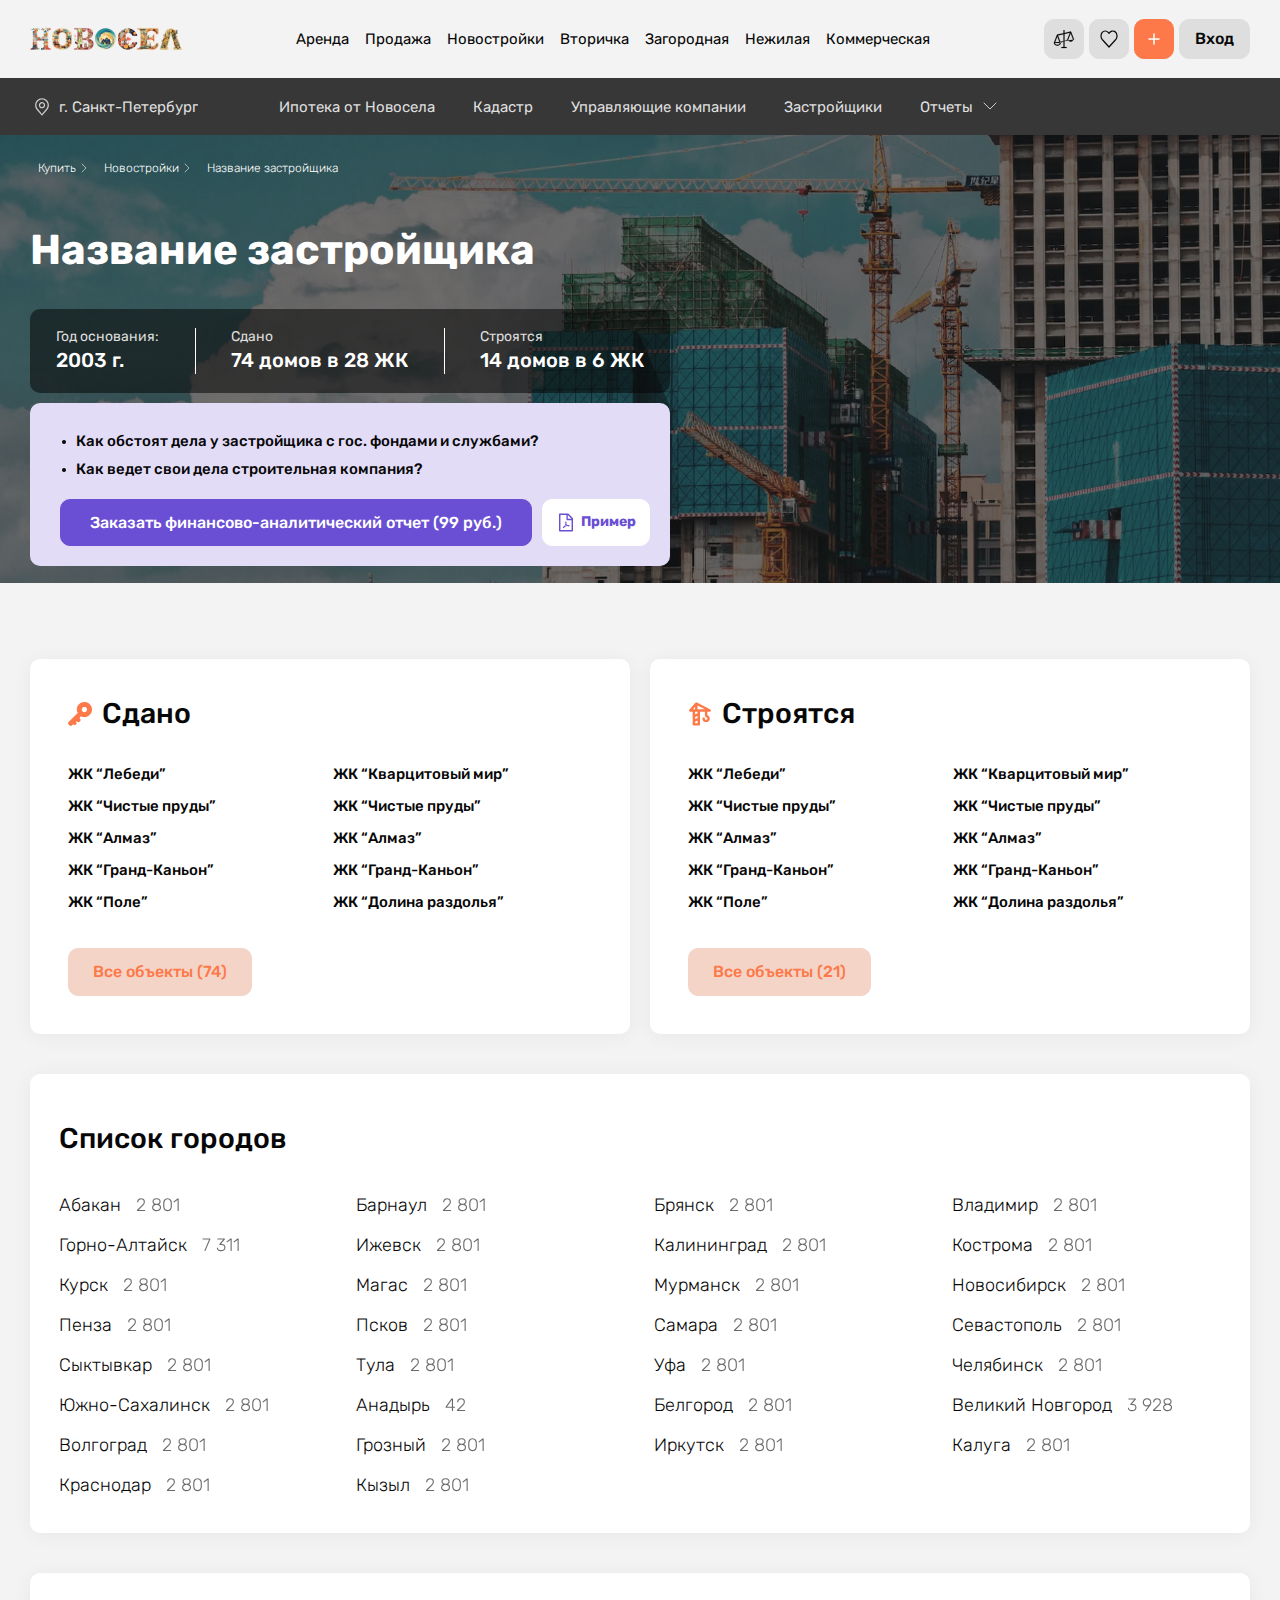
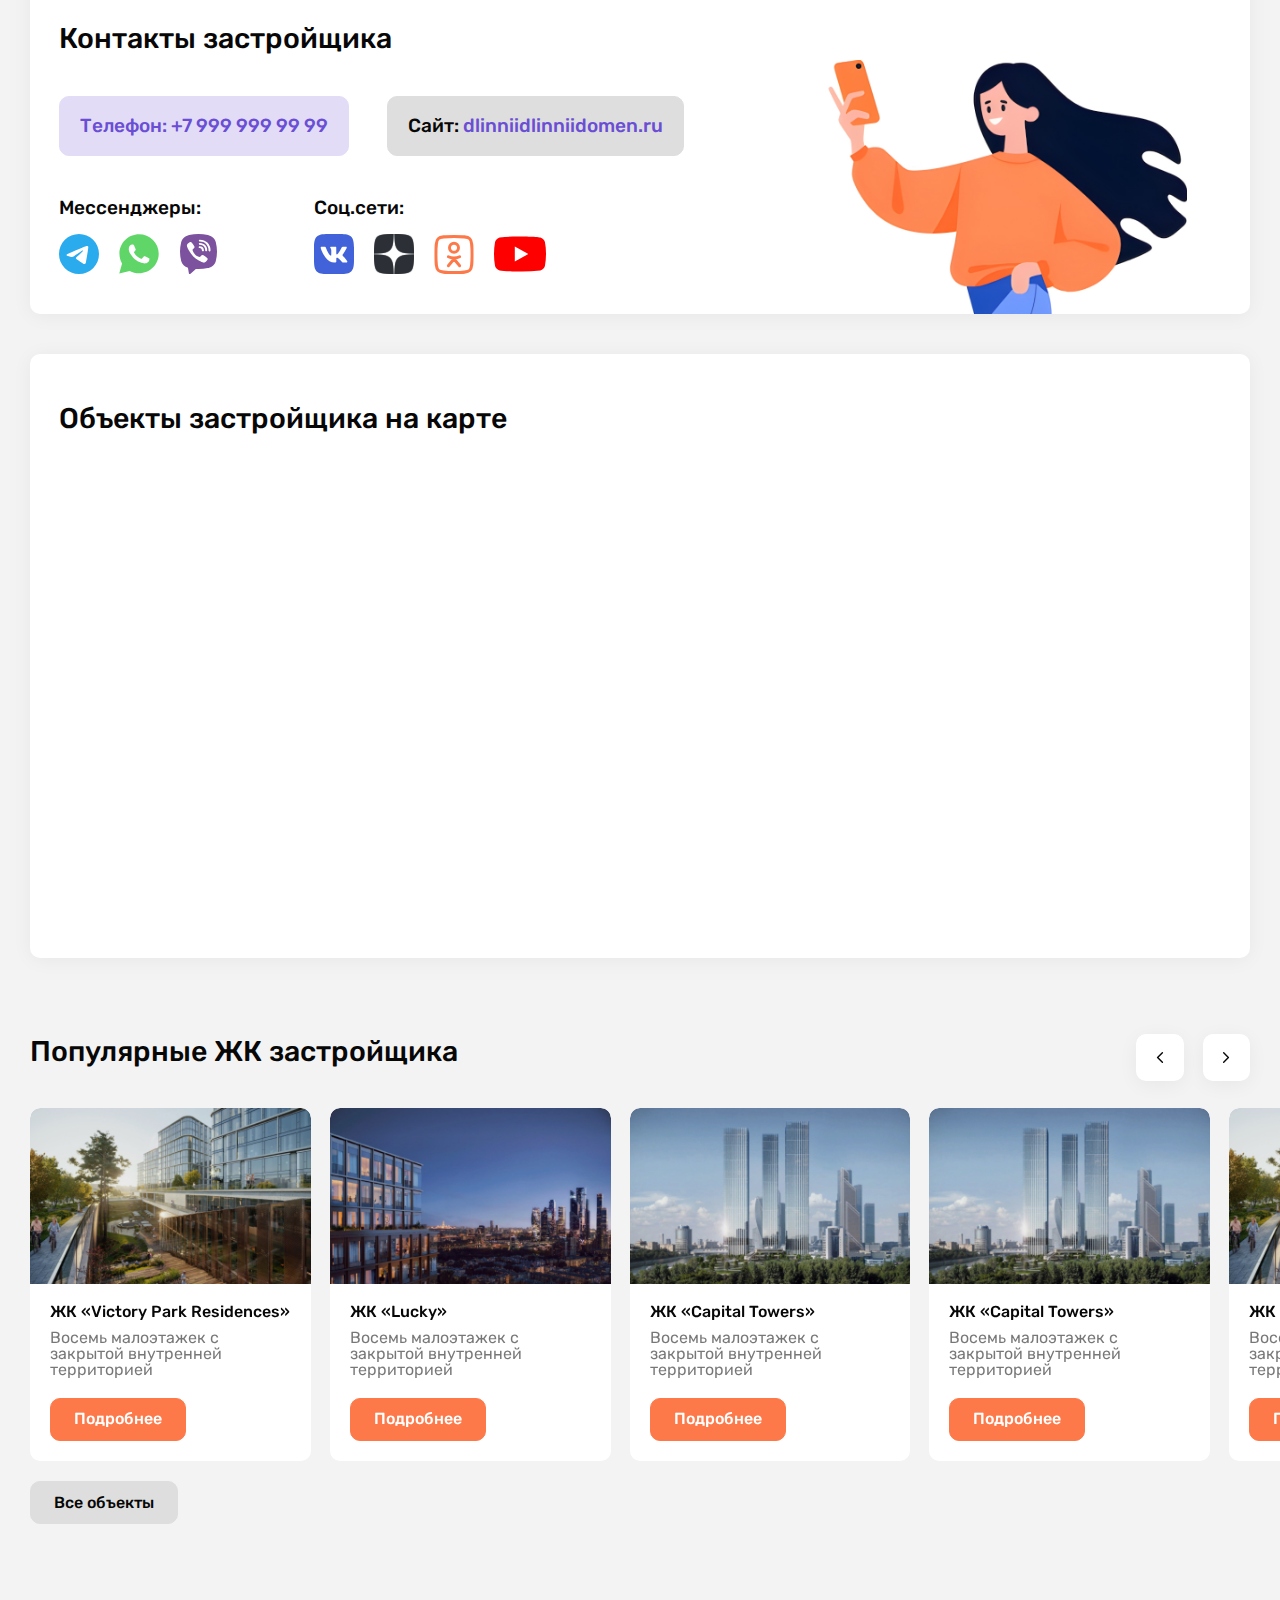
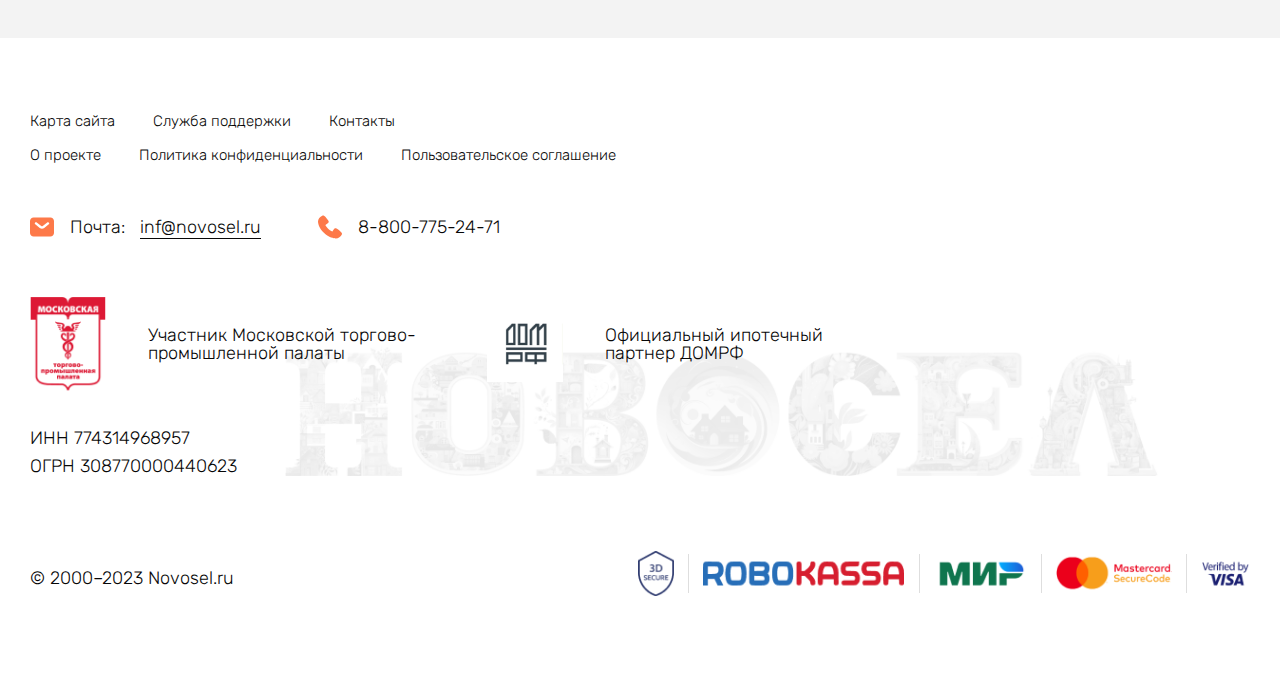
==== builders-card.html @ 4f2bf42b "first commit" ====
<!DOCTYPE html>
<html lang="ru">

<head>
    <title>Главная</title>
    <meta http-equiv="X-UA-Compatible" content="IE=edge">
    <meta charset="utf-8" />
    <meta name="keywords" content="">
    <meta name="description" content="">
    <meta name="author" content="">
    <meta name="viewport" content="width=device-width, initial-scale=1.0">
    <link rel="preconnect" href="https://fonts.googleapis.com">
    <link rel="preconnect" href="https://fonts.gstatic.com" crossorigin>
    <link href="https://fonts.googleapis.com/css2?family=Rubik:wght@300;400;500;600;700;800;900&display=swap" rel="stylesheet">
    <link rel="stylesheet" href="./css/reset.css" />
    <link rel="stylesheet" href="./css/swipebox.min.css" />
    <link rel="stylesheet" href="./css/slick.css" />
    <link rel="stylesheet" href="./css/style.min.css" />
    <link rel="stylesheet" href="./css/swiper-bundle.min.css" />
    <script src="./js/jquery.min.js" defer></script>
    <script src="./js/slick.min.js" defer></script>
    <script src="./js/swiper-bundle.min.js" defer></script>
    <script src="./js/jquery.swipebox.min.js" defer></script>
    <script src="./js/jquery.maskedinput.min.js" defer></script>
    <script src="./js/popper.min.js" defer></script>
    <script src="./js/tippy-bundle.umd.min.js" defer></script>
    <script src="./js/scripts.js" defer></script>
    <style>
        .tile-many-lines,
        .text-many-lines {
            -webkit-box-orient: vertical;
        }
    </style>
</head>

<body>
    <!-- wrap -->
    <div class="wrap">


        <!-- header -->
        <header class="header">
            <!--header-main-panel-->
            <div class="header-main-panel cnt-section">
                <div class="inner-wrap">
                    <div class="logo-wrap">
                        <a href="" class="logo">
                            <img src="./img/main/logo.png" alt="">
                        </a>
                    </div>
                    <div class="menu-wrap js-popup-wrap">
                        <a href="" class="btn-popup-toggle btn-action-ico ico-menu js-btn-popup-toggle"></a>
                        <div class="menu-content-block js-popup-block">
                            <ul class="menu">
                                <li><a href="">Аренда</a></li>
                                <li>
                                    <a href="">Продажа</a>
                                    <ul>
                                        <li><a href="">Новостройки</a></li>
                                        <li><a href="">Вторичка</a></li>
                                        <li><a href="">Загородная недвижимость</a></li>
                                        <li><a href="">Коммерческая недвижимость</a></li>
                                        <li><a href="">Нежилая недвижимость</a></li>
                                    </ul>
                                </li>
                                <li><a href="">Новостройки</a></li>
                                <li><a href="">Вторичка</a></li>
                                <li><a href="">Загородная</a></li>
                                <li><a href="">Нежилая</a></li>
                                <li><a href="">Коммерческая</a></li>
                            </ul>
                        </div>
                    </div>
                    <div class="actions-wrap">
                        <div class="action-wrap">
                            <a href="" class="btn-action-ico ico-compare btn button-second"></a>
                        </div>
                        <div class="action-wrap">
                            <a href="" class="btn-action-ico ico-fav btn button-second"></a>
                        </div>
                        <div class="action-wrap action-add">
                            <a href="" class="btn">
                                <span class="button-ico">
                                    <img src="./img/icons/plus.svg" alt="">
                                </span>
                                <span class="button-title">Добавить объявление</span>
                            </a>
                        </div>
                        <div class="action-wrap">
                            <a href="" class="btn button-second">
                                <span class="button-title">Вход </span>
                            </a>
                        </div>
                    </div>
                </div>
            </div>
            <!--/header-main-panel-->
            <!--header-nav-panel-->
            <div class="header-nav-panel cnt-section">
                <div class="inner-wrap">
                    <div class="location-wrap">
                        <a href="" class="btn-location">
                            <span class="button-ico">
                                <img src="./img/icons/location.svg" alt="">
                            </span>
                            <span class="button-title">г. Санкт-Петербург</span>
                        </a>
                    </div>
                    <div class="menu-wrap">
                        <ul class="menu">
                            <li><a href="">Ипотека от Новосела</a></li>
                            <li><a href="">Кадастр</a></li>
                            <li><a href="">Управляющие компании</a></li>
                            <li><a href="">Застройщики</a></li>
                            <li>
                                <a href="">Отчеты</a>
                                <ul>
                                    <li><a href="">Об объектах недвижимости</a></li>
                                    <li><a href="">Об управляющей компании</a></li>
                                    <li><a href="">О застройщиках</a></li>
                                </ul>
                            </li>
                        </ul>
                    </div>
                </div>
            </div>
            <!--/header-nav-panel-->
            <!--mobile-nav-->
            <div class="mobile-nav">
                <a href="" class="btn-action-ico ico-arrow ico-arrow-dark ico-arrow-prev"></a>
            </div>
            <!--/mobile-nav-->
        </header>
        <!-- /header -->

        <!--main-top-box-->
        <div class="main-top-box cnt-section">
            <img src="./img/builders.jpg" alt="" class="img-bg-cover">
            <div class="inner-wrap">
                <!--breadcrumbs-box-->
                <div class="breadcrumbs-box">
                    <ol class="menu">
                        <li><a href="">Купить</a></li>
                        <li><a href="">Новостройки</a></li>
                        <li><a href="">Название застройщика</a></li>
                    </ol>
                </div>
                <!--/breadcrumbs-box-->
                <div class="title-inner-wrap">
                    <h1 class="top-title">Название застройщика</h1>
                </div>
                <div class="box-inner-wrap">
                    <div class="items-inner-wrap">
                        <div class="items-wrap">
                            <!--item wrap-->
                            <div class="item-wrap">
                                <div class="item-title">Год основания:</div>
                                <div class="item-value">2003 г.</div>
                            </div>
                            <!--/item wrap-->
                            <!--item wrap-->
                            <div class="item-wrap">
                                <div class="item-title">Сдано</div>
                                <div class="item-value">74 домов в 28 ЖК</div>
                            </div>
                            <!--/item wrap-->
                            <!--item wrap-->
                            <div class="item-wrap">
                                <div class="item-title">Строятся</div>
                                <div class="item-value">14 домов в 6 ЖК</div>
                            </div>
                            <!--/item wrap-->
                        </div>
                    </div>
                    <div class="info-inner-wrap">
                        <ul class="list">
                            <li>Как обстоят дела у застройщика с гос. фондами и службами?</li>
                            <li>Как ведет свои дела строительная компания?</li>
                        </ul>
                        <div class="actions-wrap">
                            <div class="action-wrap">
                                <a href="" class="btn button-att button-many-lines">Заказать финансово-аналитический отчет (99 руб.)</a>
                            </div>
                            <div class="action-wrap">
                                <a href="" class="btn button-light">
                                    <span class="button-ico">
                                        <img src="./img/icons/pdf-att.svg" alt="">
                                    </span>
                                    <span class="button-title">Пример</span>
                                </a>
                            </div>
                        </div>
                    </div>
                </div>
            </div>
        </div>
        <!--/main-top-box-->

        <!-- page -->
        <div class="page-full">

            <!--tiles-totals-box-->
            <div class="tiles-totals-box mb-medium">
                <div class="items-wrap">
                    <!--item wrap-->
                    <div class="item-wrap">
                        <div class="cnt-box">
                            <div class="cnt-section-wrap">
                                <div class="cnt-title-wrap title-mobile-center">
                                    <div class="cnt-title title-large title-mobile-large">
                                        <div class="elm-ico">
                                            <img src="./img/icons/total01.svg" alt="">
                                        </div>
                                        Сдано
                                    </div>
                                </div>
                                <div class="cnt-content-wrap">
                                    <ul class="list">
                                        <li><a href="">ЖК “Лебеди”</a></li>
                                        <li><a href="">ЖК “Чистые пруды”</a></li>
                                        <li><a href="">ЖК “Алмаз”</a></li>
                                        <li><a href="">ЖК “Гранд-Каньон”</a></li>
                                        <li><a href="">ЖК “Поле”</a></li>
                                        <li><a href="">ЖК “Кварцитовый мир”</a></li>
                                        <li><a href="">ЖК “Чистые пруды”</a></li>
                                        <li><a href="">ЖК “Алмаз”</a></li>
                                        <li><a href="">ЖК “Гранд-Каньон”</a></li>
                                        <li><a href="">ЖК “Долина раздолья”</a></li>
                                        <li><a href="">ЖК “Лебеди”</a></li>
                                        <li><a href="">ЖК “Чистые пруды”</a></li>
                                        <li><a href="">ЖК “Алмаз”</a></li>
                                        <li><a href="">ЖК “Гранд-Каньон”</a></li>
                                        <li><a href="">ЖК “Поле”</a></li>
                                        <li><a href="">ЖК “Кварцитовый мир”</a></li>
                                        <li><a href="">ЖК “Чистые пруды”</a></li>
                                        <li><a href="">ЖК “Алмаз”</a></li>
                                        <li><a href="">ЖК “Гранд-Каньон”</a></li>
                                        <li><a href="">ЖК “Долина раздолья”</a></li>
                                    </ul>
                                    <div class="more-box">
                                        <a href="" class="btn button-att-light">
                                            <span class="button-title" data-show="Все объекты (74)" data-hide="Скрыть"></span>
                                        </a>
                                    </div>
                                </div>
                            </div>
                        </div>
                    </div>
                    <!--/item wrap-->
                    <!--item wrap-->
                    <div class="item-wrap">
                        <div class="cnt-box">
                            <div class="cnt-section-wrap">
                                <div class="cnt-title-wrap title-mobile-center">
                                    <div class="cnt-title title-large title-mobile-large">
                                        <div class="elm-ico">
                                            <img src="./img/icons/total02.svg" alt="">
                                        </div>
                                        Строятся
                                    </div>
                                </div>
                                <div class="cnt-content-wrap">
                                    <ul class="list">
                                        <li><a href="">ЖК “Лебеди”</a></li>
                                        <li><a href="">ЖК “Чистые пруды”</a></li>
                                        <li><a href="">ЖК “Алмаз”</a></li>
                                        <li><a href="">ЖК “Гранд-Каньон”</a></li>
                                        <li><a href="">ЖК “Поле”</a></li>
                                        <li><a href="">ЖК “Кварцитовый мир”</a></li>
                                        <li><a href="">ЖК “Чистые пруды”</a></li>
                                        <li><a href="">ЖК “Алмаз”</a></li>
                                        <li><a href="">ЖК “Гранд-Каньон”</a></li>
                                        <li><a href="">ЖК “Долина раздолья”</a></li>
                                        <li><a href="">ЖК “Лебеди”</a></li>
                                        <li><a href="">ЖК “Чистые пруды”</a></li>
                                        <li><a href="">ЖК “Алмаз”</a></li>
                                        <li><a href="">ЖК “Гранд-Каньон”</a></li>
                                        <li><a href="">ЖК “Поле”</a></li>
                                        <li><a href="">ЖК “Кварцитовый мир”</a></li>
                                        <li><a href="">ЖК “Чистые пруды”</a></li>
                                        <li><a href="">ЖК “Алмаз”</a></li>
                                        <li><a href="">ЖК “Гранд-Каньон”</a></li>
                                        <li><a href="">ЖК “Долина раздолья”</a></li>
                                    </ul>
                                    <div class="more-box">
                                        <a href="" class="btn button-att-light">
                                            <span class="button-title" data-show="Все объекты (21)" data-hide="Скрыть"></span>
                                        </a>
                                    </div>
                                </div>
                            </div>
                        </div>
                    </div>
                    <!--/item wrap-->
                </div>
            </div>
            <!--/tiles-totals-box-->

            <!--cnt-box-->
            <div class="cnt-box mb-medium">
                <div class="cnt-section-wrap">
                    <div class="cnt-title-wrap title-space title-mobile-center">
                        <div class="cnt-title title-large title-mobile-large">Список городов</div>
                    </div>
                    <div class="cnt-content-wrap">
                        <div class="tiles-links-box">
                            <ul class="list">
                                <li>
                                    <a href="" class="btn-list">
                                        <div class="button-title">Абакан</div>
                                        <div class="button-count">2 801</div>
                                    </a>
                                </li>
                                <li>
                                    <a href="" class="btn-list">
                                        <div class="button-title">Барнаул</div>
                                        <div class="button-count">2 801</div>
                                    </a>
                                </li>
                                <li>
                                    <a href="" class="btn-list">
                                        <div class="button-title">Брянск</div>
                                        <div class="button-count">2 801</div>
                                    </a>
                                </li>
                                <li>
                                    <a href="" class="btn-list">
                                        <div class="button-title">Владимир</div>
                                        <div class="button-count">2 801</div>
                                    </a>
                                </li>
                                <li>
                                    <a href="" class="btn-list">
                                        <div class="button-title">Горно-Алтайск</div>
                                        <div class="button-count">7 311</div>
                                    </a>
                                </li>
                                <li>
                                    <a href="" class="btn-list">
                                        <div class="button-title">Ижевск</div>
                                        <div class="button-count">2 801</div>
                                    </a>
                                </li>
                                <li>
                                    <a href="" class="btn-list">
                                        <div class="button-title">Калининград</div>
                                        <div class="button-count">2 801</div>
                                    </a>
                                </li>
                                <li>
                                    <a href="" class="btn-list">
                                        <div class="button-title">Кострома</div>
                                        <div class="button-count">2 801</div>
                                    </a>
                                </li>
                                <li>
                                    <a href="" class="btn-list">
                                        <div class="button-title">Курск</div>
                                        <div class="button-count">2 801</div>
                                    </a>
                                </li>
                                <li>
                                    <a href="" class="btn-list">
                                        <div class="button-title">Магас</div>
                                        <div class="button-count">2 801</div>
                                    </a>
                                </li>
                                <li>
                                    <a href="" class="btn-list">
                                        <div class="button-title">Мурманск</div>
                                        <div class="button-count">2 801</div>
                                    </a>
                                </li>
                                <li>
                                    <a href="" class="btn-list">
                                        <div class="button-title">Новосибирск</div>
                                        <div class="button-count">2 801</div>
                                    </a>
                                </li>
                                <li>
                                    <a href="" class="btn-list">
                                        <div class="button-title">Пенза</div>
                                        <div class="button-count">2 801</div>
                                    </a>
                                </li>
                                <li>
                                    <a href="" class="btn-list">
                                        <div class="button-title">Псков</div>
                                        <div class="button-count">2 801</div>
                                    </a>
                                </li>
                                <li>
                                    <a href="" class="btn-list">
                                        <div class="button-title">Самара</div>
                                        <div class="button-count">2 801</div>
                                    </a>
                                </li>
                                <li>
                                    <a href="" class="btn-list">
                                        <div class="button-title">Севастополь</div>
                                        <div class="button-count">2 801</div>
                                    </a>
                                </li>
                                <li>
                                    <a href="" class="btn-list">
                                        <div class="button-title">Сыктывкар</div>
                                        <div class="button-count">2 801</div>
                                    </a>
                                </li>
                                <li>
                                    <a href="" class="btn-list">
                                        <div class="button-title">Тула</div>
                                        <div class="button-count">2 801</div>
                                    </a>
                                </li>
                                <li>
                                    <a href="" class="btn-list">
                                        <div class="button-title">Уфа</div>
                                        <div class="button-count">2 801</div>
                                    </a>
                                </li>
                                <li>
                                    <a href="" class="btn-list">
                                        <div class="button-title">Челябинск</div>
                                        <div class="button-count">2 801</div>
                                    </a>
                                </li>
                                <li>
                                    <a href="" class="btn-list">
                                        <div class="button-title">Южно-Сахалинск</div>
                                        <div class="button-count">2 801</div>
                                    </a>
                                </li>
                                <li>
                                    <a href="" class="btn-list">
                                        <div class="button-title">Анадырь</div>
                                        <div class="button-count">42</div>
                                    </a>
                                </li>
                                <li>
                                    <a href="" class="btn-list">
                                        <div class="button-title">Белгород</div>
                                        <div class="button-count">2 801</div>
                                    </a>
                                </li>
                                <li>
                                    <a href="" class="btn-list">
                                        <div class="button-title">Великий Новгород</div>
                                        <div class="button-count">3 928</div>
                                    </a>
                                </li>
                                <li>
                                    <a href="" class="btn-list">
                                        <div class="button-title">Волгоград</div>
                                        <div class="button-count">2 801</div>
                                    </a>
                                </li>
                                <li>
                                    <a href="" class="btn-list">
                                        <div class="button-title">Грозный</div>
                                        <div class="button-count">2 801</div>
                                    </a>
                                </li>
                                <li>
                                    <a href="" class="btn-list">
                                        <div class="button-title">Иркутск</div>
                                        <div class="button-count">2 801</div>
                                    </a>
                                </li>
                                <li>
                                    <a href="" class="btn-list">
                                        <div class="button-title">Калуга</div>
                                        <div class="button-count">2 801</div>
                                    </a>
                                </li>
                                <li>
                                    <a href="" class="btn-list">
                                        <div class="button-title">Краснодар</div>
                                        <div class="button-count">2 801</div>
                                    </a>
                                </li>
                                <li>
                                    <a href="" class="btn-list">
                                        <div class="button-title">Кызыл</div>
                                        <div class="button-count">2 801</div>
                                    </a>
                                </li>
                            </ul>
                            <div class="more-box">
                                <a href="" class="btn button-att-light">Все города</a>
                            </div>
                        </div>
                    </div>
                </div>
            </div>
            <!--/cnt-box-->

            <!--cnt-box-->
            <div class="cnt-box contacts-box mb-medium">
                <div class="cnt-section-wrap">
                    <div class="cnt-title-wrap title-space title-mobile-center">
                        <div class="cnt-title title-large title-mobile-large">Контакты застройщика</div>
                    </div>
                    <div class="cnt-content-wrap">
                        <div class="contacts-inner-wrap">
                            <div class="contact-wrap">
                                <a href="tel:89999999999" class="btn button-main button-att button-att-light">
                                    <div class="button-title">Телефон: <span class="title-att">+7 999 999 99 99</span></div>
                                </a>
                            </div>
                            <div class="contact-wrap">
                                <a href="http://www.dlinniidlinniidomen.ru" class="btn button-main button-second">
                                    <div class="button-title">Cайт: <span class="title-att">dlinniidlinniidomen.ru</span></div>
                                </a>
                            </div>
                        </div>
                        <div class="soc-inner-wrap">
                            <div class="soc-wrap">
                                <div class="cnt-title">Мессенджеры:</div>
                                <div class="soc-buttons-wrap">
                                    <a href="" class="btn-action-ico button-soc">
                                        <img src="./img/icons/soc01.svg" alt="">
                                    </a>
                                    <a href="" class="btn-action-ico button-soc">
                                        <img src="./img/icons/soc02.svg" alt="">
                                    </a>
                                    <a href="" class="btn-action-ico button-soc">
                                        <img src="./img/icons/soc03.svg" alt="">
                                    </a>
                                </div>
                            </div>
                            <div class="soc-wrap">
                                <div class="cnt-title">Соц.сети:</div>
                                <div class="soc-buttons-wrap">
                                    <a href="" class="btn-action-ico button-soc">
                                        <img src="./img/icons/soc04.svg" alt="">
                                    </a>
                                    <a href="" class="btn-action-ico button-soc">
                                        <img src="./img/icons/soc05.svg" alt="">
                                    </a>
                                    <a href="" class="btn-action-ico button-soc">
                                        <img src="./img/icons/soc06.svg" alt="">
                                    </a>
                                    <a href="" class="btn-action-ico button-soc button-soc-yt">
                                        <img src="./img/icons/soc07.svg" alt="">
                                    </a>
                                </div>
                            </div>
                        </div>
                    </div>
                </div>
                <div class="cnt-photo">
                    <div class="elm-photo">
                        <img src="./img/form03.jpg" alt="">
                    </div>
                </div>
            </div>
            <!--/cnt-box-->

            <!--cnt-box-->
            <div class="cnt-box mb-main">
                <div class="cnt-section-wrap">
                    <div class="cnt-title-wrap title-space title-mobile-center">
                        <div class="cnt-title title-mobile-large title-large">Объекты застройщика на&nbsp;карте</div>
                    </div>
                    <div class="cnt-content-wrap">
                        <div class="cnt-map-wrap map-main">
                            <script type="text/javascript" charset="utf-8" src="https://api-maps.yandex.ru/services/constructor/1.0/js/?sid=-eov8YMYfEHTrqs_Q1kKzkBJYs6HKSuT&width=100%25&height=100%25&lang=ru_RU&sourceType=constructor"></script>
                        </div>
                    </div>
                </div>
            </div>
            <!--/cnt-box-->

            <!--tiles-slider-box-->
            <div class="tiles-slider-box all-slider">
                <div class="title-box">
                    <h2 class="page-subtitle">Популярные ЖК застройщика</h2>
                </div>
                <div class="slider-outer-wrap">
                    <div class="slider-wrap swiper">
                        <div class="slider swiper-wrapper">
                            <!--sl-wrap-->
                            <div class="sl-wrap swiper-slide">
                                <div class="sl-inner-wrap">
                                    <a href="" class="item-tile-offer">
                                        <span class="tile-photo-wrap">
                                            <span class="tile-photo photo-cover">
                                                <img src="./img/offer01.jpg" alt="">
                                            </span>
                                        </span>
                                        <span class="tile-info-wrap">
                                            <span class="tile-title">ЖК «Victory Park Residences»</span>
                                            <span class="tile-text">Восемь малоэтажек с закрытой внутренней территорией</span>
                                        </span>
                                        <span class="tile-action-wrap">
                                            <span class="btn button-small">Подробнее</span>
                                        </span>
                                    </a>
                                </div>
                            </div>
                            <!--/sl wrap-->
                            <!--sl wrap-->
                            <div class="sl-wrap swiper-slide">
                                <div class="sl-inner-wrap">
                                    <a href="" class="item-tile-offer">
                                        <span class="tile-photo-wrap">
                                            <span class="tile-photo photo-cover">
                                                <img src="./img/offer02.jpg" alt="">
                                            </span>
                                        </span>
                                        <span class="tile-info-wrap">
                                            <span class="tile-title">ЖК «Lucky»</span>
                                            <span class="tile-text">Восемь малоэтажек с закрытой внутренней территорией</span>
                                        </span>
                                        <span class="tile-action-wrap">
                                            <span class="btn button-small">Подробнее</span>
                                        </span>
                                    </a>
                                </div>
                            </div>
                            <!--/sl-wrap-->
                            <!--sl-wrap-->
                            <div class="sl-wrap swiper-slide">
                                <div class="sl-inner-wrap">
                                    <a href="" class="item-tile-offer">
                                        <span class="tile-photo-wrap">
                                            <span class="tile-photo photo-cover">
                                                <img src="./img/offer03.jpg" alt="">
                                            </span>
                                        </span>
                                        <span class="tile-info-wrap">
                                            <span class="tile-title">ЖК «Capital Towers»</span>
                                            <span class="tile-text">Восемь малоэтажек с закрытой внутренней территорией</span>
                                        </span>
                                        <span class="tile-action-wrap">
                                            <span class="btn button-small">Подробнее</span>
                                        </span>
                                    </a>
                                </div>
                            </div>
                            <!--/sl wrap-->
                            <!--sl wrap-->
                            <div class="sl-wrap swiper-slide">
                                <div class="sl-inner-wrap">
                                    <a href="" class="item-tile-offer">
                                        <span class="tile-photo-wrap">
                                            <span class="tile-photo photo-cover">
                                                <img src="./img/offer03.jpg" alt="">
                                            </span>
                                        </span>
                                        <span class="tile-info-wrap">
                                            <span class="tile-title">ЖК «Capital Towers»</span>
                                            <span class="tile-text">Восемь малоэтажек с закрытой внутренней территорией</span>
                                        </span>
                                        <span class="tile-action-wrap">
                                            <span class="btn button-small">Подробнее</span>
                                        </span>
                                    </a>
                                </div>
                            </div>
                            <!--/sl-wrap-->
                            <!--sl-wrap-->
                            <div class="sl-wrap swiper-slide">
                                <div class="sl-inner-wrap">
                                    <a href="" class="item-tile-offer">
                                        <span class="tile-photo-wrap">
                                            <span class="tile-photo photo-cover">
                                                <img src="./img/offer01.jpg" alt="">
                                            </span>
                                        </span>
                                        <span class="tile-info-wrap">
                                            <span class="tile-title">ЖК «Victory Park Residences»</span>
                                            <span class="tile-text">Восемь малоэтажек с закрытой внутренней территорией</span>
                                        </span>
                                        <span class="tile-action-wrap">
                                            <span class="btn button-small">Подробнее</span>
                                        </span>
                                    </a>
                                </div>
                            </div>
                            <!--/sl wrap-->
                            <!--sl wrap-->
                            <div class="sl-wrap swiper-slide">
                                <div class="sl-inner-wrap">
                                    <a href="" class="item-tile-offer">
                                        <span class="tile-photo-wrap">
                                            <span class="tile-photo photo-cover">
                                                <img src="./img/offer02.jpg" alt="">
                                            </span>
                                        </span>
                                        <span class="tile-info-wrap">
                                            <span class="tile-title">ЖК «Lucky»</span>
                                            <span class="tile-text">Восемь малоэтажек с закрытой внутренней территорией</span>
                                        </span>
                                        <span class="tile-action-wrap">
                                            <span class="btn button-small">Подробнее</span>
                                        </span>
                                    </a>
                                </div>
                            </div>
                            <!--/sl-wrap-->
                            <!--sl-wrap-->
                            <div class="sl-wrap swiper-slide">
                                <div class="sl-inner-wrap">
                                    <a href="" class="item-tile-offer">
                                        <span class="tile-photo-wrap">
                                            <span class="tile-photo photo-cover">
                                                <img src="./img/offer03.jpg" alt="">
                                            </span>
                                        </span>
                                        <span class="tile-info-wrap">
                                            <span class="tile-title">ЖК «Capital Towers»</span>
                                            <span class="tile-text">Восемь малоэтажек с закрытой внутренней территорией</span>
                                        </span>
                                        <span class="tile-action-wrap">
                                            <span class="btn button-small">Подробнее</span>
                                        </span>
                                    </a>
                                </div>
                            </div>
                            <!--/sl wrap-->
                            <!--sl wrap-->
                            <div class="sl-wrap swiper-slide">
                                <div class="sl-inner-wrap">
                                    <a href="" class="item-tile-offer">
                                        <span class="tile-photo-wrap">
                                            <span class="tile-photo photo-cover">
                                                <img src="./img/offer03.jpg" alt="">
                                            </span>
                                        </span>
                                        <span class="tile-info-wrap">
                                            <span class="tile-title">ЖК «Capital Towers»</span>
                                            <span class="tile-text">Восемь малоэтажек с закрытой внутренней территорией</span>
                                        </span>
                                        <span class="tile-action-wrap">
                                            <span class="btn button-small">Подробнее</span>
                                        </span>
                                    </a>
                                </div>
                            </div>
                            <!--/sl-wrap-->
                            <!--sl-wrap-->
                            <div class="sl-wrap swiper-slide">
                                <div class="sl-inner-wrap">
                                    <a href="" class="item-tile-offer">
                                        <span class="tile-photo-wrap">
                                            <span class="tile-photo photo-cover">
                                                <img src="./img/offer01.jpg" alt="">
                                            </span>
                                        </span>
                                        <span class="tile-info-wrap">
                                            <span class="tile-title">ЖК «Victory Park Residences»</span>
                                            <span class="tile-text">Восемь малоэтажек с закрытой внутренней территорией</span>
                                        </span>
                                        <span class="tile-action-wrap">
                                            <span class="btn button-small">Подробнее</span>
                                        </span>
                                    </a>
                                </div>
                            </div>
                            <!--/sl wrap-->
                            <!--sl wrap-->
                            <div class="sl-wrap swiper-slide">
                                <div class="sl-inner-wrap">
                                    <a href="" class="item-tile-offer">
                                        <span class="tile-photo-wrap">
                                            <span class="tile-photo photo-cover">
                                                <img src="./img/offer02.jpg" alt="">
                                            </span>
                                        </span>
                                        <span class="tile-info-wrap">
                                            <span class="tile-title">ЖК «Lucky»</span>
                                            <span class="tile-text">Восемь малоэтажек с закрытой внутренней территорией</span>
                                        </span>
                                        <span class="tile-action-wrap">
                                            <span class="btn button-small">Подробнее</span>
                                        </span>
                                    </a>
                                </div>
                            </div>
                            <!--/sl-wrap-->
                            <!--sl-wrap-->
                            <div class="sl-wrap swiper-slide">
                                <div class="sl-inner-wrap">
                                    <a href="" class="item-tile-offer">
                                        <span class="tile-photo-wrap">
                                            <span class="tile-photo photo-cover">
                                                <img src="./img/offer03.jpg" alt="">
                                            </span>
                                        </span>
                                        <span class="tile-info-wrap">
                                            <span class="tile-title">ЖК «Capital Towers»</span>
                                            <span class="tile-text">Восемь малоэтажек с закрытой внутренней территорией</span>
                                        </span>
                                        <span class="tile-action-wrap">
                                            <span class="btn button-small">Подробнее</span>
                                        </span>
                                    </a>
                                </div>
                            </div>
                            <!--/sl wrap-->
                            <!--sl wrap-->
                            <div class="sl-wrap swiper-slide">
                                <div class="sl-inner-wrap">
                                    <a href="" class="item-tile-offer">
                                        <span class="tile-photo-wrap">
                                            <span class="tile-photo photo-cover">
                                                <img src="./img/offer03.jpg" alt="">
                                            </span>
                                        </span>
                                        <span class="tile-info-wrap">
                                            <span class="tile-title">ЖК «Capital Towers»</span>
                                            <span class="tile-text">Восемь малоэтажек с закрытой внутренней территорией</span>
                                        </span>
                                        <span class="tile-action-wrap">
                                            <span class="btn button-small">Подробнее</span>
                                        </span>
                                    </a>
                                </div>
                            </div>
                            <!--/sl-wrap-->
                            <!--sl-wrap-->
                            <div class="sl-wrap swiper-slide">
                                <div class="sl-inner-wrap">
                                    <a href="" class="item-tile-offer">
                                        <span class="tile-photo-wrap">
                                            <span class="tile-photo photo-cover">
                                                <img src="./img/offer01.jpg" alt="">
                                            </span>
                                        </span>
                                        <span class="tile-info-wrap">
                                            <span class="tile-title">ЖК «Victory Park Residences»</span>
                                            <span class="tile-text">Восемь малоэтажек с закрытой внутренней территорией</span>
                                        </span>
                                        <span class="tile-action-wrap">
                                            <span class="btn button-small">Подробнее</span>
                                        </span>
                                    </a>
                                </div>
                            </div>
                            <!--/sl wrap-->
                            <!--sl wrap-->
                            <div class="sl-wrap swiper-slide">
                                <div class="sl-inner-wrap">
                                    <a href="" class="item-tile-offer">
                                        <span class="tile-photo-wrap">
                                            <span class="tile-photo photo-cover">
                                                <img src="./img/offer02.jpg" alt="">
                                            </span>
                                        </span>
                                        <span class="tile-info-wrap">
                                            <span class="tile-title">ЖК «Lucky»</span>
                                            <span class="tile-text">Восемь малоэтажек с закрытой внутренней территорией</span>
                                        </span>
                                        <span class="tile-action-wrap">
                                            <span class="btn button-small">Подробнее</span>
                                        </span>
                                    </a>
                                </div>
                            </div>
                            <!--/sl-wrap-->
                            <!--sl-wrap-->
                            <div class="sl-wrap swiper-slide">
                                <div class="sl-inner-wrap">
                                    <a href="" class="item-tile-offer">
                                        <span class="tile-photo-wrap">
                                            <span class="tile-photo photo-cover">
                                                <img src="./img/offer03.jpg" alt="">
                                            </span>
                                        </span>
                                        <span class="tile-info-wrap">
                                            <span class="tile-title">ЖК «Capital Towers»</span>
                                            <span class="tile-text">Восемь малоэтажек с закрытой внутренней территорией</span>
                                        </span>
                                        <span class="tile-action-wrap">
                                            <span class="btn button-small">Подробнее</span>
                                        </span>
                                    </a>
                                </div>
                            </div>
                            <!--/sl wrap-->
                            <!--sl wrap-->
                            <div class="sl-wrap swiper-slide">
                                <div class="sl-inner-wrap">
                                    <a href="" class="item-tile-offer">
                                        <span class="tile-photo-wrap">
                                            <span class="tile-photo photo-cover">
                                                <img src="./img/offer03.jpg" alt="">
                                            </span>
                                        </span>
                                        <span class="tile-info-wrap">
                                            <span class="tile-title">ЖК «Capital Towers»</span>
                                            <span class="tile-text">Восемь малоэтажек с закрытой внутренней территорией</span>
                                        </span>
                                        <span class="tile-action-wrap">
                                            <span class="btn button-small">Подробнее</span>
                                        </span>
                                    </a>
                                </div>
                            </div>
                            <!--/sl-wrap-->
                        </div>
                        <a href="" class="btn-action-ico ico-arrow ico-arrow-next"></a>
                        <a href="" class="btn-action-ico ico-arrow ico-arrow-prev"></a>
                        <div class="slick-dots"></div>
                    </div>
                </div>
                <div class="actions-inner-wrap">
                    <a href="" class="btn button-second button-small">Все объекты</a>
                </div>
            </div>
            <!--/tiles-slider-box-->

        </div>
        <!-- /page -->


        <!-- footer -->
        <footer class="footer">
            <div class="inner-wrap">
                <div class="menu-wrap">
                    <ul class="menu">
                        <li><a href="">Карта сайта</a></li>
                        <li><a href="">Служба поддержки</a></li>
                        <li><a href="">Контакты</a></li>
                    </ul>
                    <ul class="menu">
                        <li><a href="">О проекте</a></li>
                        <li><a href="">Политика конфиденциальности</a></li>
                        <li><a href="">Пользовательское соглашение</a></li>
                    </ul>
                </div>
                <div class="contacts-wrap">
                    <div class="cnt-wrap cnt-email">
                        <div class="cnt-title">Почта:</div>
                        <a href="mailto:inf@novosel.ru" class="link-email link-main">inf@novosel.ru</a>
                    </div>
                    <div class="cnt-wrap cnt-phone">
                        <a href="tel:88007752471" class="link-phone">8-800-775-24-71</a>
                    </div>
                </div>
                <div class="logos-wrap">
                    <div class="logo-wrap">
                        <div class="logo">
                            <img src="./img/main/logo-second.png" alt="">
                        </div>
                        <div class="logo-title">Участник Московской торгово-промышленной палаты</div>
                    </div>
                    <div class="logo-wrap">
                        <div class="logo">
                            <img src="./img/main/logo-third.png" alt="">
                        </div>
                        <div class="logo-title">Официальный ипотечный партнер ДОМРФ</div>
                    </div>
                </div>
                <div class="info-wrap">
                    <p>ИНН 774314968957</p>
                    <p>ОГРН 308770000440623</p>
                </div>
                <div class="footer-bottom-wrap">
                    <div class="bottom-info-wrap">
                        <p>© 2000–2023 Novosel.ru</p>
                    </div>
                    <div class="pays-wrap">
                        <ul class="list">
                            <li><img src="./img/icons/pay01.png" alt=""></li>
                            <li><img src="./img/icons/pay02.png" alt=""></li>
                            <li><img src="./img/icons/pay03.png" alt=""></li>
                            <li><img src="./img/icons/pay04.png" alt=""></li>
                            <li><img src="./img/icons/pay05.png" alt=""></li>
                        </ul>
                    </div>
                </div>
            </div>
        </footer>
        <!-- /footer -->

        <!--footer-mobile-panel-->
        <div class="footer-mobile-panel">
            <div class="actions-inner-wrap">
                <div class="action-wrap">
                    <a href="" class="btn-footer">
                        <span class="button-ico">
                            <img src="./img/icons/m01.svg" alt="">
                        </span>
                        <span class="button-title">Поиск</span>
                    </a>
                </div>
                <div class="action-wrap">
                    <a href="" class="btn-footer">
                        <span class="button-ico">
                            <img src="./img/icons/m02.svg" alt="">
                        </span>
                        <span class="button-title">Сравнить</span>
                    </a>
                </div>
                <div class="action-wrap">
                    <a href="" class="btn-footer button-att">
                        <span class="button-ico">
                            <img src="./img/icons/plus.svg" alt="">
                        </span>
                        <span class="button-title">Добавить</span>
                    </a>
                </div>
                <div class="action-wrap">
                    <a href="" class="btn-footer">
                        <span class="button-ico">
                            <img src="./img/icons/m03.svg" alt="">
                        </span>
                        <span class="button-title">Избранное</span>
                    </a>
                </div>
                <div class="action-wrap">
                    <a href="" class="btn-footer">
                        <span class="button-ico">
                            <img src="./img/icons/m04.svg" alt="">
                        </span>
                        <span class="button-title">Профиль</span>
                    </a>
                </div>
            </div>
        </div><!--/footer-mobile-panel-->



        <!--popup-outer-box-->
        <div class="popup-outer-box" id="popup-login">
            <div class="popup-box">
                <a href="" class="btn-action-ico ico-close js-popup-close"></a>
                <div class="popup-title-wrap">
                    <div class="popup-title">Войти или&nbsp;зарегистрироваться</div>
                </div>
                <div class="popup-content-wrap">
                    <form action="/" class="frm-popup">
                        <div class="frm-row">
                            <div class="frm-field">
                                <input type="text" class="form-input inp-main" placeholder="Почта или телефон">
                            </div>
                        </div>
                        <div class="frm-row">
                            <div class="frm-field">
                                <input type="password" class="form-input inp-main" placeholder="Пароль">
                            </div>
                        </div>
                        <div class="frm-row-submit">
                            <div class="frm-field">
                                <button type="submit" class="btn button-main button-att">Получить код</button>
                            </div>
                            <div class="frm-field">
                                <button type="button" class="btn button-dark button-border">Регистрация</button>
                            </div>
                        </div>
                        <div class="frm-row row-links">
                            <div class="frm-field">
                                <a href="" class="link-dark">Нужна помощь?</a>
                            </div>
                            <div class="frm-field">
                                <a href="">Забыли пароль?</a>
                            </div>
                        </div>
                        <div class="frm-row row-soc">
                            <div class="frm-field">
                                <div class="field-soc-title">Продолжить через:</div>
                                <div class="field-soc-items">
                                    <a href="" class="btn-action-ico button-soc">
                                        <img src="./img/icons/soc-google.svg" alt="">
                                    </a>
                                    <a href="" class="btn-action-ico button-soc">
                                        <img src="./img/icons/soc-vk.svg" alt="">
                                    </a>
                                    <a href="" class="btn-action-ico button-soc">
                                        <img src="./img/icons/soc-yd.svg" alt="">
                                    </a>
                                </div>
                            </div>
                        </div>
                    </form>
                </div>
            </div>
        </div><!--/popup-outer-box-->

        <!--popup-outer-box-->
        <div class="popup-outer-box popup-medium-width" id="popup-profile">
            <div class="popup-box">
                <a href="" class="btn-action-ico ico-close js-popup-close"></a>
                <div class="popup-title-wrap">
                    <div class="popup-title">Профиль</div>
                </div>
                <div class="popup-content-wrap">
                    <div class="frm-popup">
                        <div class="frm-row row-title row-sep">
                            <div class="frm-field">
                                <div class="frm-field-title">E-mail<span class="frm-req">*</span></div>
                                <div class="frm-field-content">
                                    <input type="email" class="form-input inp-main" placeholder="Введите почту">
                                </div>
                            </div>
                        </div>
                        <div class="frm-row row-title">
                            <div class="frm-field">
                                <div class="frm-field-title">Пароль<span class="frm-req">*</span></div>
                                <div class="frm-field-content">
                                    <div class="frm-field-password">
                                        <a href="" class="btn-action-ico ico-view-toggle js-password-toggle"></a>
                                        <input type="password" class="form-input inp-main" value="12345" placeholder="Пароль">
                                    </div>
                                </div>
                            </div>
                        </div>
                        <div class="frm-row row-title">
                            <div class="frm-field">
                                <div class="frm-field-title">Повторите пароль<span class="frm-req">*</span></div>
                                <div class="frm-field-content">
                                    <div class="frm-field-password">
                                        <a href="" class="btn-action-ico ico-view-toggle js-password-toggle"></a>
                                        <input type="password" class="form-input inp-main" value="12345" placeholder="Повторите пароль">
                                    </div>
                                </div>
                            </div>
                        </div>
                        <div class="frm-row row-title">
                            <div class="frm-field">
                                <div class="frm-field-title">Ваш профиль<span class="frm-req">*</span></div>
                                <div class="frm-field-content">
                                    <select class="form-input inp-main" required>
                                        <option selected disabled hidden value="">Выбрать категорию</option><!--placeholder-->
                                        <option>Частный риелтор</option>
                                        <option>Пункт списка</option>
                                        <option>Пункт списка</option>
                                        <option>Пункт списка</option>
                                    </select>
                                </div>
                            </div>
                        </div>
                        <div class="frm-row row-title">
                            <div class="frm-field">
                                <div class="frm-field-title">Сайт</div>
                                <div class="frm-field-content">
                                    <input type="url" class="form-input inp-main" placeholder="https://novosel.ru/">
                                </div>
                            </div>
                        </div>
                        <div class="frm-row row-sep">
                            <div class="frm-field">
                                <div class="frm-field-content">
                                    <div class="frm-select select-text">
                                        <input type="checkbox" id="popup01">
                                        <label for="popup01">Подписаться на рассылку новостей</label>
                                    </div>
                                    <div class="frm-select select-text">
                                        <input type="checkbox" id="popup02">
                                        <label for="popup02">Я согласен с условиями <a href="" class="link-main link-dark">пользовательского соглашения</a></label>
                                    </div>
                                </div>
                            </div>
                        </div>
                        <div class="frm-row-submit row-sep-main row-buttons">
                            <div class="frm-field field-main">
                                <a href="" class="btn button-main button-att js-popup-close js-popup-open" data-popup="popup-personal-data">Далее</a>
                            </div>
                            <div class="frm-field">
                                <a href="" class="btn button-main button-second button-disabled">Шаг 1/2</a>
                            </div>
                        </div>
                    </div>
                </div>
            </div>
        </div><!--/popup-outer-box-->

        <!--popup-outer-box-->
        <div class="popup-outer-box popup-medium-width" id="popup-personal-data">
            <div class="popup-box">
                <a href="" class="btn-action-ico ico-close js-popup-close"></a>
                <div class="popup-title-wrap">
                    <div class="popup-title">Персональные <br>данные</div>
                </div>
                <div class="popup-content-wrap">
                    <div class="frm-popup">
                        <div class="frm-row row-title row-sep">
                            <div class="frm-field">
                                <div class="frm-field-title">Название компании<span class="frm-req">*</span></div>
                                <div class="frm-field-content">
                                    <input type="email" class="form-input inp-main" placeholder="Введите почту">
                                </div>
                            </div>
                        </div>
                        <div class="frm-row row-title row-sep">
                            <div class="frm-field">
                                <div class="frm-field-title">ИНН<span class="frm-req">*</span></div>
                                <div class="frm-field-content">
                                    <input type="text" class="form-input inp-main" placeholder="Введите ИНН">
                                </div>
                            </div>
                        </div>
                        <div class="frm-row row-title row-sep">
                            <div class="frm-field">
                                <div class="frm-field-title">Телефон<span class="frm-req">*</span></div>
                                <div class="frm-field-content">
                                    <input type="tel" class="form-input inp-main" placeholder="+7 (___) ___-__-__">
                                </div>
                            </div>
                        </div>
                        <div class="frm-row row-title row-sep">
                            <div class="frm-field">
                                <div class="frm-field-title">Страна</div>
                                <div class="frm-field-content">
                                    <input type="text" class="form-input inp-main" placeholder="Введите название" value="Российская Федерация">
                                </div>
                            </div>
                        </div>
                        <div class="frm-row row-title row-sep">
                            <div class="frm-field">
                                <div class="frm-field-title">Город</div>
                                <div class="frm-field-content">
                                    <input type="text" class="form-input inp-main" placeholder="Введите название" value="Москва">
                                </div>
                            </div>
                        </div>
                        <div class="frm-row row-title row-sep">
                            <div class="frm-field">
                                <div class="frm-field-title">Адрес офиса</div>
                                <div class="frm-field-content">
                                    <input type="text" class="form-input inp-main" placeholder="Введите адрес">
                                </div>
                            </div>
                        </div>
                        <div class="frm-row-submit row-sep-main row-buttons">
                            <div class="frm-field field-main">
                                <a href="" class="btn button-main button-att">Зарегистрироваться</a>
                            </div>
                            <div class="frm-field">
                                <a href="" class="btn button-main button-second button-disabled">Шаг 2/2</a>
                            </div>
                        </div>
                    </div>
                </div>
            </div>
        </div><!--/popup-outer-box-->


        <!--popup-outer-box-->
        <div class="popup-outer-box popup-password" id="popup-password-recovery">
            <div class="popup-box">
                <a href="" class="btn-action-ico ico-close js-popup-close"></a>
                <div class="popup-title-wrap">
                    <div class="popup-title">Восстановление <br>пароля</div>
                </div>
                <div class="popup-content-wrap">
                    <div class="frm-popup">
                        <div class="frm-row">
                            <div class="frm-field">
                                <input type="text" class="form-input inp-main" placeholder="Логин или номер телефона">
                            </div>
                        </div>
                        <div class="frm-row-submit">
                            <div class="frm-field">
                                <a href="" class="btn button-main button-att js-popup-close js-popup-open" data-popup="popup-password-recovery-code">Получить код</a>
                            </div>
                        </div>
                    </div>
                </div>
            </div>
        </div><!--/popup-outer-box-->

        <!--popup-outer-box-->
        <div class="popup-outer-box popup-password" id="popup-password-recovery-code">
            <div class="popup-box">
                <a href="" class="btn-action-ico ico-close js-popup-close"></a>
                <div class="popup-title-wrap">
                    <div class="popup-title">Введите <br>полученый&nbsp;код</div>
                </div>
                <div class="popup-content-wrap">
                    <div class="frm-popup">
                        <div class="frm-row">
                            <div class="frm-field">
                                <input type="text" class="form-input inp-main js-input-code" placeholder="_ _ _ _">
                            </div>
                        </div>
                        <div class="frm-row-submit">
                            <div class="frm-field">
                                <a href="" class="btn button-main button-att js-popup-close js-popup-open" data-popup="popup-password-recovery-new-password">Продолжить</a>
                            </div>
                        </div>
                    </div>
                </div>
            </div>
        </div><!--/popup-outer-box-->

        <!--popup-outer-box-->
        <div class="popup-outer-box popup-password" id="popup-password-recovery-new-password">
            <div class="popup-box">
                <a href="" class="btn-action-ico ico-close js-popup-close"></a>
                <div class="popup-title-wrap">
                    <div class="popup-title">Введите новый <br>пароль</div>
                </div>
                <div class="popup-content-wrap">
                    <div class="frm-popup">
                        <div class="frm-row">
                            <div class="frm-field">
                                <input type="password" class="form-input inp-main" placeholder="Новый пароль">
                            </div>
                        </div>
                        <div class="frm-row">
                            <div class="frm-field">
                                <input type="password" class="form-input inp-main" placeholder="Повторите пароль">
                            </div>
                        </div>
                        <div class="frm-row-submit">
                            <div class="frm-field">
                                <a href="" class="btn button-main button-att js-popup-close js-popup-open" data-popup="popup-password-recovery-succefull">Обновить пароль</a>
                            </div>
                        </div>
                    </div>
                </div>
            </div>
        </div><!--/popup-outer-box-->

        <!--popup-outer-box-->
        <div class="popup-outer-box popup-password" id="popup-password-recovery-succefull">
            <div class="popup-box">
                <a href="" class="btn-action-ico ico-close js-popup-close"></a>
                <div class="popup-title-wrap">
                    <div class="popup-title">Пароль успешно восстановлен</div>
                </div>
                <div class="popup-content-wrap">
                    <div class="frm-popup">
                        <div class="frm-row-submit">
                            <div class="frm-field">
                                <a href="" class="btn button-main button-att">Ок</a>
                            </div>
                        </div>
                    </div>
                </div>
            </div>
        </div><!--/popup-outer-box-->

        <!--popup-outer-box-->
        <div class="popup-outer-box popup-bg-dark popup-city-select" id="popup-city-select">
            <div class="popup-box">
                <a href="" class="btn-action-ico ico-close js-popup-close"></a>
                <div class="popup-title-wrap">
                    <div class="popup-title">Выберите город</div>
                </div>
                <div class="popup-content-wrap">
                    <form action="/" class="frm-main-button">
                        <div class="field-input">
                            <input type="text" class="form-input inp-main" placeholder="Начните вводить город...">
                        </div>
                        <div class="field-button">
                            <button type="submit" class="btn button-att button-main">
                                <div class="button-ico">
                                    <img src="./img/icons/search.svg" alt="">
                                </div>
                                <div class="button-title">Найти</div>
                            </button>
                        </div>
                    </form>
                    <div class="popup-city-box">
                        <ul class="list">
                            <li><a href="">Москва</a></li>
                            <li><a href="">Московская область</a></li>
                            <li><a href="">Санкт-Петербург</a></li>
                            <li><a href="">Екатеринбург</a></li>
                            <li><a href="">Чебоксары</a></li>
                            <li><a href="">Саранск</a></li>
                            <li><a href="">Уфа</a></li>
                            <li><a href="">Усть-Каменогорск</a></li>
                            <li><a href="">Петрозаводск</a></li>
                            <li><a href="">Нижний Новгород</a></li>
                            <li><a href="">Воронеж</a></li>
                            <li><a href="">Ростов-на-Дону</a></li>
                            <li><a href="">Москва</a></li>
                            <li><a href="">Московская область</a></li>
                            <li><a href="">Санкт-Петербург</a></li>
                            <li><a href="">Екатеринбург</a></li>
                            <li><a href="">Чебоксары</a></li>
                            <li><a href="">Саранск</a></li>
                        </ul>
                    </div>
                </div>
            </div>
        </div><!--/popup-outer-box-->



        <!--popup-outer-box-->
        <div class="popup-outer-box popup-medium-width" id="popup-complaint">
            <div class="popup-box">
                <a href="" class="btn-action-ico ico-close js-popup-close"></a>
                <div class="popup-title-wrap">
                    <div class="popup-title">Шаг 1. Вид жалобы</div>
                </div>
                <div class="popup-content-wrap">
                    <div class="frm-popup">
                        <div class="frm-row">
                            <div class="frm-field">
                                <div class="frm-select">
                                    <input type="checkbox" id="popup-select01">
                                    <label for="popup-select01">Предложение неактуально</label>
                                </div>
                                <div class="frm-select">
                                    <input type="checkbox" id="popup-select02" checked>
                                    <label for="popup-select02">Фотографии и видеоролики</label>
                                </div>
                                <div class="frm-select">
                                    <input type="checkbox" id="popup-select03">
                                    <label for="popup-select03">Мошенничество, правовые вопросы, хулиганство</label>
                                </div>
                                <div class="frm-select">
                                    <input type="checkbox" id="popup-select04">
                                    <label for="popup-select04">Адрес, расположение объекта</label>
                                </div>
                                <div class="frm-select">
                                    <input type="checkbox" id="popup-select05">
                                    <label for="popup-select05">Цена</label>
                                </div>
                                <div class="frm-select">
                                    <input type="checkbox" id="popup-select06">
                                    <label for="popup-select06">Описание и параметры объекта</label>
                                </div>
                                <div class="frm-select">
                                    <input type="checkbox" id="popup-select07">
                                    <label for="popup-select07">Условия сделки указаны неверно</label>
                                </div>
                                <div class="frm-select">
                                    <input type="checkbox" id="popup-select08">
                                    <label for="popup-select08">Невозможно дозвониться или ошибочный номер</label>
                                </div>
                                <div class="frm-select">
                                    <input type="checkbox" id="popup-select09">
                                    <label for="popup-select09">Жалоба от собственника объекта</label>
                                </div>
                            </div>
                        </div>
                        <div class="frm-row-submit row-sep-main row-buttons">
                            <div class="frm-field field-main">
                                <a href="" class="btn button-main button-att js-popup-close js-popup-open" data-popup="popup-complaint-step2">Далее</a>
                            </div>
                            <div class="frm-field">
                                <a href="" class="btn button-main button-second button-disabled">Шаг 1/2</a>
                            </div>
                        </div>
                    </div>
                </div>
            </div>
        </div><!--/popup-outer-box-->

        <!--popup-outer-box-->
        <div class="popup-outer-box popup-medium-width" id="popup-complaint-step2">
            <div class="popup-box">
                <a href="" class="btn-action-ico ico-close js-popup-close"></a>
                <div class="popup-title-wrap">
                    <div class="popup-title">Шаг 1. Вид жалобы</div>
                </div>
                <div class="popup-content-wrap">
                    <div class="frm-popup">
                        <div class="frm-row row-title">
                            <div class="frm-field">
                                <div class="frm-field-title">E-mail<span class="frm-req">*</span></div>
                                <div class="frm-field-content">
                                    <input type="text" class="form-input inp-main" placeholder="Введите почту">
                                </div>
                            </div>
                        </div>
                        <div class="frm-row row-title">
                            <div class="frm-field">
                                <div class="frm-field-title">Обращение</div>
                                <div class="frm-field-content">
                                    <textarea class="form-input inp-main" placeholder="Опишите жалобу"></textarea>
                                </div>
                            </div>
                        </div>
                        <div class="frm-row-submit row-sep-main row-buttons">
                            <div class="frm-field field-main">
                                <a href="" class="btn button-main button-att" data-popup="popup-complaint-step2">Отправить жалобу</a>
                            </div>
                            <div class="frm-field">
                                <a href="" class="btn button-main button-second button-disabled">Шаг 2/2</a>
                            </div>
                        </div>
                    </div>
                </div>
            </div>
        </div><!--/popup-outer-box-->

    </div>
    <!-- /wrap -->



</body>

</html>
---- css/swipebox.min.css ----
/*! Swipebox v1.3.0 | Constantin Saguin csag.co | MIT License | github.com/brutaldesign/swipebox */html.swipebox-html.swipebox-touch{overflow:hidden!important}#swipebox-overlay img{border:none!important}#swipebox-overlay{width:100%;height:100%;position:fixed;top:0;left:0;z-index:99999!important;overflow:hidden;-webkit-user-select:none;-moz-user-select:none;-ms-user-select:none;user-select:none}#swipebox-container{position:relative;width:100%;height:100%}#swipebox-slider{-webkit-transition:-webkit-transform .4s ease;transition:transform .4s ease;height:100%;left:0;top:0;width:100%;white-space:nowrap;position:absolute;display:none;cursor:pointer}#swipebox-slider .slide{height:100%;width:100%;line-height:1px;text-align:center;display:inline-block}#swipebox-slider .slide:before{content:"";display:inline-block;height:50%;width:1px;margin-right:-1px}#swipebox-slider .slide .swipebox-inline-container,#swipebox-slider .slide .swipebox-video-container,#swipebox-slider .slide img{display:inline-block;max-height:100%;max-width:100%;margin:0;padding:0;width:auto;height:auto;vertical-align:middle}#swipebox-slider .slide .swipebox-video-container{background:0 0;max-width:1140px;max-height:100%;width:100%;padding:5%;-webkit-box-sizing:border-box;box-sizing:border-box}#swipebox-slider .slide .swipebox-video-container .swipebox-video{width:100%;height:0;padding-bottom:56.25%;overflow:hidden;position:relative}#swipebox-slider .slide .swipebox-video-container .swipebox-video iframe{width:100%!important;height:100%!important;position:absolute;top:0;left:0}#swipebox-slider .slide-loading{background:url(../img/loader.gif) center center no-repeat}#swipebox-bottom-bar,#swipebox-top-bar{-webkit-transition:.5s;transition:.5s;position:absolute;left:0;z-index:999;height:50px;width:100%}#swipebox-bottom-bar{bottom:-50px}#swipebox-bottom-bar.visible-bars{-webkit-transform:translate3d(0,-50px,0);transform:translate3d(0,-50px,0)}#swipebox-top-bar{top:-50px}#swipebox-top-bar.visible-bars{-webkit-transform:translate3d(0,50px,0);transform:translate3d(0,50px,0)}#swipebox-title{display:block;width:100%;text-align:center}#swipebox-close,#swipebox-next,#swipebox-prev{background-image:url(../img/icons.png);background-repeat:no-repeat;border:none!important;text-decoration:none!important;cursor:pointer;width:50px;height:50px;top:0}#swipebox-arrows{display:block;margin:0 auto;width:100%;height:50px}#swipebox-prev{background-position:-32px 13px;float:left}#swipebox-next{background-position:-78px 13px;float:right}#swipebox-close{top:0;right:0;position:absolute;z-index:9999;background-position:15px 12px}.swipebox-no-close-button #swipebox-close{display:none}#swipebox-next.disabled,#swipebox-prev.disabled{opacity:.3}.swipebox-no-touch #swipebox-overlay.rightSpring #swipebox-slider{-webkit-animation:rightSpring .3s;animation:rightSpring .3s}.swipebox-no-touch #swipebox-overlay.leftSpring #swipebox-slider{-webkit-animation:leftSpring .3s;animation:leftSpring .3s}.swipebox-touch #swipebox-container:after,.swipebox-touch #swipebox-container:before{-webkit-backface-visibility:hidden;backface-visibility:hidden;-webkit-transition:all .3s ease;transition:all .3s ease;content:' ';position:absolute;z-index:999;top:0;height:100%;width:20px;opacity:0}.swipebox-touch #swipebox-container:before{left:0;-webkit-box-shadow:inset 10px 0 10px -8px #656565;box-shadow:inset 10px 0 10px -8px #656565}.swipebox-touch #swipebox-container:after{right:0;-webkit-box-shadow:inset -10px 0 10px -8px #656565;box-shadow:inset -10px 0 10px -8px #656565}.swipebox-touch #swipebox-overlay.leftSpringTouch #swipebox-container:before,.swipebox-touch #swipebox-overlay.rightSpringTouch #swipebox-container:after{opacity:1}@-webkit-keyframes rightSpring{0%{left:0}50%{left:-30px}100%{left:0}}@keyframes rightSpring{0%{left:0}50%{left:-30px}100%{left:0}}@-webkit-keyframes leftSpring{0%{left:0}50%{left:30px}100%{left:0}}@keyframes leftSpring{0%{left:0}50%{left:30px}100%{left:0}}@media screen and (min-width:800px){#swipebox-close{right:10px}#swipebox-arrows{width:92%;max-width:800px}}#swipebox-overlay{background:#0d0d0d}#swipebox-bottom-bar,#swipebox-top-bar{text-shadow:1px 1px 1px #000;background:#000;opacity:.95}#swipebox-top-bar{color:#fff!important;font-size:15px;line-height:43px;font-family:Helvetica,Arial,sans-serif}
---- css/style.min.css ----
:root{--clr-base:#070707;--clr-att:#6a4ed4;--clr-att-second:#fd7949;--clr-att-third:#da2031;--clr-bg-light:#dedede;--clr-border:#dedede;--clr-light:#e4e4e;--min:320px;--max:1400px;--mb-main:80px;--mb-main:8rem;--mb-medium:40px;--mb-last:120px;--mb-last:12rem;--paddingContainer:10px;font-size:10px}.mb-main{margin-bottom:var(--mb-main)!important}.mb-last{margin-bottom:var(--mb-last)!important}.mb-medium{margin-bottom:var(--mb-medium)!important}.elm-hidden{display:none}body{color:var(--clr-base);background:#f3f3f3;font-size:16px;line-height:1.1875}.bq-text,blockquote,ol,p,table,ul{position:relative;margin-bottom:1.1875em}.bq-text img,blockquote img,ol img,p img,table img,ul img{max-width:100%}.bq-text:last-child,blockquote:last-child,ol:last-child,p:last-child,table:last-child,ul:last-child{margin-bottom:0!important}li{position:relative}.list-check li{padding-left:35px}.list-check li:before{content:"";display:block;width:24px;height:24px;position:absolute;background:url(../img/icons/list-check.svg) 50% no-repeat;background-size:100% auto;top:50%;left:-4px;margin-top:-12px}.list,.list li,.menu,.menu li{margin:0;padding:0}.list li:before,.menu li:before{display:none}a{color:var(--clr-att)}a,a:hover{text-decoration:none}a:hover{color:var(--clr-att-second)}.link-main,a.link-main{text-decoration:none;border-bottom:1px solid}.link-phone{white-space:nowrap}.h1-title,.h2-title,.h3-title,.h4-title,.h5-title,.h6-title,.page-subtitle,.page-title,h1,h2,h3,h4,h5,h6{display:block;position:relative;font-weight:700;margin:1em 0}.h1-title:first-child,.h2-title:first-child,.h3-title:first-child,.h4-title:first-child,.h5-title:first-child,.h6-title:first-child,.page-subtitle:first-child,.page-title:first-child,h1:first-child,h2:first-child,h3:first-child,h4:first-child,h5:first-child,h6:first-child{margin-top:0}.page-subtitle,.page-title{font-size:24px;font-weight:500;line-height:normal}.page-subtitle{font-size:20px}.text-danger,.title-danger{color:#ee1515!important}.text-att,.title-att{color:var(--clr-att)}.text-att-second,.title-att-second{color:var(--clr-att-second)}.text-light,.title-light{color:var(--clr-light)}.text-center,.title-center{text-align:center}.text-right,.title-right{text-align:right}.text-left,.title-left{text-align:left}table.tbl-main{font-size:1em}table.tbl-main thead td,table.tbl-main thead th{border:none;text-transform:uppercase;font-size:1em;color:rgba(7,7,7,.5);padding-bottom:40px;padding-bottom:4rem}table.tbl-main td,table.tbl-main th{vertical-align:top;text-align:left;font-weight:400;padding:.9em .9em .9em 30px;padding:.9em .9em .9em 3rem;border:none;border-bottom:1px solid var(--clr-border)}@media (max-width:1399px){:root{font-size:9.5px}}@media (max-width:1199px){:root{font-size:9px}}@media (max-width:1023px){:root{font-size:8px}.text-mobile-center,.title-mobile-center{text-align:center}.text-mobile-right,.title-mobile-right{text-align:right}.text-mobile-left,.title-mobile-left{text-align:left}.page-title.title-mobile-small{font-size:20px;font-weight:500}.page-subtitle.title-mobile-large{font-size:24px;font-weight:500}}@media (max-width:767px){:root{font-size:7px}}@media (min-width:1024px){:root{--paddingContainer:30px}body{font-size:18px}.page-title{font-size:4.4rem}.page-subtitle{font-size:3rem}}@media (min-width:1400px){:root{--paddingContainer:50px}}body,html{margin:0;padding:0;width:100%;height:100%;min-width:var(--min);-webkit-font-smoothing:antialiased;-moz-osx-font-smoothing:grayscale}body{width:100vw;overflow-x:hidden}.cnt-full-wrap{margin-left:calc(var(--paddingContainer) * -1);margin-right:calc(var(--paddingContainer) * -1)}.cnt-full-wrap,.inner-wrap,.page-full{padding-left:var(--paddingContainer);padding-right:var(--paddingContainer)}.inner-wrap,.page-full{position:relative;clear:both;margin:0 auto;min-width:var(--min);max-width:var(--max);width:100%}.inner-wrap .inner-wrap,.page-full .inner-wrap{min-width:0;padding-left:0;padding-right:0}.inner-wrap .cnt-section,.page-full .cnt-section{min-width:0}.page-full{-ms-flex:1 0 auto;flex:1 0 auto}.cnt-section,.footer,.header,.nav,.wrap{position:relative;clear:both;min-width:var(--min);width:100%}.wrap{min-height:100vh;display:-ms-flexbox;display:flex;-ms-flex-direction:column;flex-direction:column}.footer,.header,.nav,.wrap>.cnt-section{-ms-flex-negative:0;flex-shrink:0}.footer,.header,.nav{line-height:1;text-align:left}.footer li,.footer p,.footer ul,.header li,.header p,.header ul,.nav li,.nav p,.nav ul{margin:0;padding:0}.footer li:before,.footer p:before,.footer ul:before,.header li:before,.header p:before,.header ul:before,.nav li:before,.nav p:before,.nav ul:before{display:none}.footer a,.header a,.nav a{text-decoration:none;position:relative;transition:all .2s ease}.footer{overflow:hidden;background:#fff;font-size:16px;font-weight:300;padding:35px 0 40px}.footer:before{content:"";display:block;position:absolute;top:0;bottom:0;left:0;right:0;background:url(../img/main/logo-footer.png) 70px 16% no-repeat;background-size:262px auto}.footer .inner-wrap{z-index:2}.footer .menu-wrap{display:-ms-flexbox;display:flex;-ms-flex-wrap:wrap;flex-wrap:wrap;margin:0 -20px 5px 0}.footer .menu-wrap .menu{width:300px;padding:0 20px 30px 0}.footer .menu-wrap a{display:block;padding:5px 0}.footer .contacts-wrap{display:-ms-flexbox;display:flex;margin:0 20px 25px 0;-ms-flex-wrap:wrap;flex-wrap:wrap;font-size:18px}.footer .logos-wrap{display:none;-ms-flex-wrap:wrap;flex-wrap:wrap;margin:0 -60px 20px 0;margin:0 -6rem 2rem 0}.footer .logo-wrap,.footer .logos-wrap{-ms-flex-align:center;align-items:center}.footer .logo-wrap{margin-bottom:20px;margin-bottom:2rem;display:-ms-flexbox;display:flex;margin-right:60px;margin-right:6rem;width:auto;max-width:400px}.footer .logo-wrap .logo{width:80px;width:8rem;-ms-flex-negative:0;flex-shrink:0}.footer .logo-wrap .logo-title{padding-left:44px;padding-left:4.4rem}.footer .info-wrap{margin-bottom:40px}.footer .footer-bottom-wrap{display:-ms-flexbox;display:flex;-ms-flex-direction:column;flex-direction:column}.footer .bottom-info-wrap{-ms-flex-order:2;order:2;width:100%;text-align:center;margin-top:20px;font-size:12px}.footer .pays-wrap .list{display:-ms-flexbox;display:flex;-ms-flex-wrap:wrap;flex-wrap:wrap;-ms-flex-pack:center;justify-content:center;margin:0 -8px}.footer .pays-wrap .list li{-ms-flex-negative:0;flex-shrink:0;padding:0 8px;position:relative;margin-bottom:10px}.footer .pays-wrap .list li:after{content:"";display:block;position:absolute;left:0;top:3px;bottom:3px;width:1px;background:#dedede}.footer .pays-wrap .list li:first-child:after{display:none}.footer .pays-wrap img{display:block;width:auto;height:29px}.footer .cnt-wrap{padding:0 20px 0 38px;margin-bottom:20px;-ms-flex-negative:0;flex-shrink:0;position:relative;line-height:20px}.footer .cnt-wrap:before{content:"";display:block;width:20px;height:20px;position:absolute;background:url(../img/icons/email.svg) 50% no-repeat;background-size:100% auto;top:0;left:0}.footer .cnt-wrap.cnt-phone:before{background-image:url(../img/icons/phone.svg)}.footer .cnt-wrap .cnt-title,.footer .cnt-wrap a{display:inline}.footer .cnt-wrap .cnt-title{margin-right:10px}.footer p{margin-bottom:10px}.footer a{color:inherit}.footer a.active,.footer a:hover{color:var(--clr-att-second)}.footer-mobile-panel{position:fixed;bottom:0;left:0;right:0;display:block;z-index:99;background:#fff;line-height:1;padding:0 10px;box-shadow:0 0 20px 0 rgba(0,0,0,.2)}.footer-mobile-panel .actions-inner-wrap{display:-ms-flexbox;display:flex}.footer-mobile-panel .action-wrap{-ms-flex:1;flex:1}.footer-mobile-panel .btn-footer{display:block;position:relative;text-align:center;font-size:9px;line-height:14px;white-space:nowrap;color:var(--clr-base);overflow:hidden;padding:10px 0 0;transition:all .2s ease;height:65px}.footer-mobile-panel .btn-footer.button-att{font-weight:700;color:var(--clr-att-second)}.footer-mobile-panel .btn-footer.button-att .button-ico{width:40px;height:24px;border-radius:10px;background:var(--clr-att-second);filter:none}.footer-mobile-panel .btn-footer.button-att .button-ico img,.footer-mobile-panel .btn-footer.button-att .button-ico svg{filter:brightness(0) invert(1)}.footer-mobile-panel .btn-footer:hover{color:var(--clr-att-second)}.footer-mobile-panel .btn-footer:hover .button-ico{filter:none}.footer-mobile-panel .btn-footer .button-ico{width:25px;height:25px;margin:0 auto 5px;filter:brightness(0) grayscale(1);transition:all .2s ease}.header{border-bottom:.5px solid rgba(55,55,55,.2);background:linear-gradient(180deg,rgba(7,7,7,.7),rgba(7,7,7,0));z-index:99;position:absolute;top:0;left:0;right:0}.header .mobile-nav{display:none;width:40px;height:40px;position:absolute;top:50%;left:35px;margin:-20px 0 0 -20px;z-index:10}.wrap:not(.wrap-main) .header .btn-action-ico.ico-menu:before{background-image:url(../img/icons/menu-inner.svg)}.wrap:not(.wrap-inner) .header .btn-action-ico.ico-menu:before,.wrap:not(.wrap-inner) .header .mobile-nav .btn-action-ico.ico-arrow:before{filter:brightness(0) invert(1)}.header-nav-panel{display:none;background:#373737;color:#dedede;font-size:15px;line-height:24px}.header-nav-panel .location-wrap{width:180px;position:absolute;display:-ms-flexbox;display:flex;-ms-flex-align:center;align-items:center;top:0;bottom:0;left:var(--paddingContainer);z-index:3;overflow:hidden}.header-nav-panel .menu-wrap{display:block;position:relative;padding-left:180px;padding-right:180px}.header-nav-panel .menu-wrap .menu{display:-ms-flexbox;display:flex;-ms-flex-pack:center;justify-content:center}.header-nav-panel .menu-wrap .menu>li{-ms-flex-negative:0;flex-shrink:0;position:relative}.header-nav-panel .menu-wrap .menu>li>a{display:-ms-flexbox;display:flex;-ms-flex-align:center;align-items:center;white-space:nowrap;height:60px;height:6rem;padding:0 20px;padding:0 2rem}.header-nav-panel .menu-wrap .menu>li:hover ul{display:block}.header-nav-panel .menu-wrap .menu ul{display:none;animation:fadeinease .2s;border-radius:0 0 10px 10px;border-top:1px solid hsla(0,0%,91%,.1);background:#373737;width:274px;padding:12px 0;position:absolute;top:100%;left:0}.header-nav-panel .menu-wrap .menu ul a{display:block;padding:6px 15px 6px 20px;padding:6px 15px 6px 2rem;white-space:normal}.header-nav-panel .btn-location{display:-ms-inline-flexbox;display:inline-flex;-ms-flex-align:center;align-items:center;max-width:100%;position:relative;overflow:hidden}.header-nav-panel .btn-location .button-ico{width:24px;height:24px;-ms-flex-negative:0;flex-shrink:0;filter:grayscale(100%) brightness(1.4);transition:all .2s ease}.header-nav-panel .btn-location .button-title{padding-left:5px;display:block;max-width:100%;white-space:nowrap;text-overflow:ellipsis;position:relative;overflow:hidden}.header-nav-panel a{transition:all .2s ease;color:inherit}.header-nav-panel a.active,.header-nav-panel a:hover{color:var(--clr-att-second)}.header-nav-panel a.active .button-ico,.header-nav-panel a.active:after,.header-nav-panel a.active:before,.header-nav-panel a:hover .button-ico,.header-nav-panel a:hover:after,.header-nav-panel a:hover:before{filter:none}.header-nav-panel li:hover>a{color:var(--clr-att-second)}.header-nav-panel li:hover>a .button-ico,.header-nav-panel li:hover>a:after,.header-nav-panel li:hover>a:before{filter:none}.header-nav-panel .submenu:hover a:after{transform:rotate(180deg)}.header-nav-panel .submenu>a:after{content:"";display:inline-block;width:24px;height:24px;position:relative;background:url(../img/icons/arrow-menu.svg) 50% no-repeat;background-size:100% auto;vertical-align:middle;margin:-1px 0 0 5px;filter:grayscale(100%) brightness(1.4);transition:all .2s ease}.header-main-panel .actions-wrap{display:none;-ms-flex-negative:0;flex-shrink:0}.header-main-panel .action-wrap{padding-left:10px;-ms-flex-negative:0;flex-shrink:0}.header-main-panel .action-wrap:first-child{padding-left:0}.header-main-panel .action-wrap:nth-child(3){padding-left:18px}.header-main-panel .action-wrap:nth-child(2){padding-left:5px}.header-main-panel .btn{height:40px;border-radius:10px;padding:0 14px;min-width:88px;font-size:16px;font-weight:500}.header-main-panel .btn.btn-action-ico{min-width:40px;padding:0}.header-main-panel .btn .button-ico{width:24px;height:24px;margin:0 8px 0 0}.header-main-panel .btn .button-ico:first-child{margin-left:-8px}.cnt-box{border-radius:10px;background:#fff;box-shadow:0 2px 20px 0 rgba(0,0,0,.05);margin-bottom:20px}.cnt-box.box-att{background-color:#e2dcf7;box-shadow:none}.cnt-box .cnt-section-wrap{padding:20px;border-bottom:1px solid #dedede}.cnt-box .cnt-section-wrap:last-child{border-bottom:none}.cnt-box .cnt-title-wrap{margin-bottom:20px;font-size:16px}.cnt-box .cnt-title-wrap.title-space{padding-top:20px;padding-bottom:20px}.cnt-box .cnt-content-wrap{display:block}.cnt-box .cnt-title{font-size:20px;font-weight:500;margin-bottom:28px}.cnt-box .cnt-title:last-child{margin-bottom:0}.logo{display:block;position:relative;overflow:hidden;line-height:1;width:100%;letter-spacing:normal;font-weight:400}.logo,.logo:hover{text-decoration:none}.logo img{display:block;width:100%}@media (max-width:1023px){.cnt-box .cnt-title.title-mobile-large{font-size:24px}.wrap{overflow:hidden}.wrap-inner .header{margin-bottom:30px;position:relative;background:none}.wrap:not(.wrap-main) .header .mobile-nav{display:block}.wrap{padding-bottom:65px}.section-mobile-full{margin-left:calc(var(--paddingContainer) * -1);margin-right:calc(var(--paddingContainer) * -1)}.header-main-panel .inner-wrap{display:-ms-flexbox;display:flex;-ms-flex-align:center;align-items:center;-ms-flex-pack:center;justify-content:center;padding-top:5px;padding-bottom:5px;min-height:50px}.header-main-panel .actions-wrap{display:none}.header-main-panel .logo-wrap{width:116px;margin:0 auto}.header-main-panel .menu-wrap{position:absolute;top:0;right:0;bottom:0;width:0}.header-main-panel .menu-wrap .btn-popup-toggle{z-index:10;position:absolute;top:50%;right:var(--paddingContainer);margin-top:-20px}.header-main-panel .menu-wrap .menu-content-block{display:none;position:absolute;top:0;right:0;z-index:9;width:182px;border-radius:10px 0 0 10px;background:var(--clr-base);box-shadow:0 6px 20px 0 rgba(0,0,0,.25);font-size:15px;font-weight:400;line-height:normal;padding:50px 0 17px}.header-main-panel .menu-wrap .menu{display:block}.header-main-panel .menu-wrap .menu ul{padding:10px 0 10px 10px;display:none}.header-main-panel .menu-wrap .menu ul a{padding-top:5px;padding-bottom:5px}.header-main-panel .menu-wrap .menu a{display:block;padding:10px 15px 10px 30px;color:#fff}.header-main-panel .menu-wrap .menu a.active,.header-main-panel .menu-wrap .menu a:hover{color:var(--clr-att)}}@media (min-width:768px) and (max-width:1023px){.wrap:not(.wrap-main) .header .inner-wrap{padding-left:50px}.wrap:not(.wrap-main) .header .mobile-nav{left:20px}.header .inner-wrap{-ms-flex-pack:justify;justify-content:space-between}.header .logo-wrap{margin:0}.header .actions-wrap{display:-ms-flexbox;display:flex;padding-right:50px}}@media (min-width:1024px){.wrap-inner .header{margin-bottom:20px;position:relative;background:none}.footer{padding:8rem 0;font-size:18px}.footer:before{background-size:91.9rem auto;background-position:70% 60%}.footer .menu-wrap{margin:0 0 5.5rem;display:block}.footer .menu-wrap .menu{padding:0;margin:0 -2rem 2rem;width:auto;max-width:inherit;min-width:inherit;display:-ms-flexbox;display:flex;font-size:15px}.footer .menu-wrap a{padding:0 2rem;white-space:nowrap}.footer .contacts-wrap{margin:0 -6rem 4rem 0}.footer .cnt-wrap{line-height:24px;padding-left:40px}.footer .cnt-wrap:before{width:24px;height:24px}.footer .logos-wrap{display:-ms-flexbox;display:flex}.footer .info-wrap{margin-bottom:8rem}.footer .footer-bottom-wrap{-ms-flex-direction:row;flex-direction:row;-ms-flex-align:center;align-items:center;-ms-flex-wrap:nowrap;flex-wrap:nowrap}.footer .bottom-info-wrap{-ms-flex-order:1;order:1;-ms-flex-negative:0;flex-shrink:0;margin:0;padding:0 15px 0 0;font-size:1em;text-align:left;width:auto}.footer .pays-wrap{-ms-flex:1;flex:1;-ms-flex-order:2;order:2}.footer .pays-wrap .list{margin:0 -1.5rem;-ms-flex-pack:end;justify-content:flex-end}.footer .pays-wrap .list li{padding:0 1.5rem}.footer .pays-wrap .list img{height:4.7rem}.footer .cnt-wrap{padding-right:6rem;-ms-flex-negative:0;flex-shrink:0}.footer-mobile-panel{display:none}.header{position:relative;background:#f3f3f3;border-bottom:none}.header-nav-panel{display:block}.header-main-panel .inner-wrap{padding-top:2rem;padding-bottom:2rem;display:-ms-flexbox;display:flex;-ms-flex-align:center;align-items:center}.header-main-panel .logo-wrap{width:18.6rem;-ms-flex-negative:0;flex-shrink:0}.header-main-panel .menu-wrap{-ms-flex:1;flex:1;position:static;padding:0 10px}.header-main-panel .menu-wrap .btn-popup-toggle{display:none}.header-main-panel .menu-wrap .menu-content-block{display:block;position:static}.header-main-panel .menu-wrap .menu{font-size:15px;line-height:24px;color:var(--clr-base);display:-ms-flexbox;display:flex;-ms-flex-wrap:wrap;flex-wrap:wrap;-ms-flex-pack:center;justify-content:center;position:static}.header-main-panel .menu-wrap .menu ul{display:none;position:absolute;animation:a ease .2s;top:100%;z-index:10;border-radius:0 0 10px 10px;border-top:1px solid rgba(55,55,55,.5);background:#f3f3f3;padding:12px 0;width:274px}.header-main-panel .menu-wrap .menu ul a{padding:8px 10px 8px 20px}.header-main-panel .menu-wrap .menu li{-ms-flex-negative:0;flex-shrink:0;position:static}.header-main-panel .menu-wrap .menu li:hover>a{z-index:2}.header-main-panel .menu-wrap .menu li:hover>a:before,.header-main-panel .menu-wrap .menu li:hover ul{display:block}.header-main-panel .menu-wrap .menu li:hover>a{color:var(--clr-att-second)}.header-main-panel .menu-wrap .menu a{display:block;white-space:nowrap;color:inherit;padding:0 8px;position:relative}.header-main-panel .menu-wrap .menu a.active,.header-main-panel .menu-wrap .menu a:hover{color:var(--clr-att-second)}.header-main-panel .menu-wrap .menu .submenu>a:before{content:"";position:absolute;top:0;left:0;right:0;height:100px}.header-main-panel .actions-wrap{display:-ms-flexbox;display:flex}.cnt-box .cnt-section-wrap{padding:3rem}.cnt-box .cnt-title-wrap{margin-bottom:3rem}.cnt-box .cnt-title{font-size:2.4rem;margin-bottom:15px}.cnt-box .cnt-title.title-large{font-size:3rem}}@media (min-width:1024px) and (max-width:1399px){.header-main-panel .logo-wrap{width:16rem}.header-main-panel .action-wrap,.header-main-panel .action-wrap:nth-child(3){padding-left:5px}.header-main-panel .action-wrap .btn{min-width:0;padding:0 15px}.header-main-panel .action-add .btn{width:40px;min-width:0;padding:0}.header-main-panel .action-add .btn .button-title{display:none}.header-main-panel .action-add .btn .button-ico{margin:0 auto}.header-main-panel .action-add .btn .button-ico:first-child{margin-left:auto}}@media (min-width:1024px) and (max-width:1199px){.header-nav-panel .menu-wrap{padding-right:0}.header-nav-panel .menu-wrap .menu>li:last-child ul{left:auto;right:0}.header-main-panel .menu-wrap .menu{font-size:14px}}.item-tile-catalog{padding:20px 20px 20px 15px;display:-ms-flexbox;display:flex;-ms-flex-align:start;align-items:flex-start;font-size:15px}.item-tile-catalog .tile-price-wrap{margin-bottom:20px;display:-ms-flexbox;display:flex;-ms-flex-align:center;align-items:center;-ms-flex-wrap:wrap;flex-wrap:wrap}.item-tile-catalog .tile-link-wrap{margin-bottom:10px}.item-tile-catalog .tile-link-wrap:last-child{margin-bottom:0}.item-tile-catalog .tile-links-wrap{font-size:12px;font-weight:500;padding-right:120px}.item-tile-catalog .tile-links-wrap .btn-action-icon{color:var(--clr-att-second)}.item-tile-catalog .tile-links-wrap .btn-action-icon .button-ico{width:16px;height:16px;filter:none}.item-tile-catalog .tile-contacts-wrap{display:-ms-flexbox;display:flex;-ms-flex-wrap:wrap;flex-wrap:wrap;margin:0 -40px 10px 0}.item-tile-catalog .tile-contacts-wrap .btn{padding:0 25px;height:50px;font-size:16px;font-weight:500}.item-tile-catalog .tile-contacts-wrap .btn .button-ico{width:20px;height:20px}.item-tile-catalog .tile-email-wrap{padding-right:18px}.item-tile-catalog .tile-email-wrap,.item-tile-catalog .tile-phone-wrap,.item-tile-catalog .tile-user-wrap{-ms-flex-negative:0;flex-shrink:0;margin-bottom:15px}.item-tile-catalog .tile-phone-wrap{padding:0 10px 0 0}.item-tile-catalog .tile-phone-wrap .btn{padding:0;width:54px}.item-tile-catalog .tile-phone-wrap .btn .button-ico,.item-tile-catalog .tile-phone-wrap .btn .button-ico:first-child,.item-tile-catalog .tile-phone-wrap .btn .button-ico:last-child{margin:0 auto}.item-tile-catalog .tile-photos-wrap{width:272px;width:27.2rem;-ms-flex-negative:0;flex-shrink:0;display:-ms-flexbox;display:flex;-ms-flex-wrap:wrap;flex-wrap:wrap}.item-tile-catalog .tile-inner-wrap{-ms-flex:1;flex:1;padding-left:35px;padding-right:40px}.item-tile-catalog .tile-location-wrap{margin-bottom:20px}.item-tile-catalog .tile-location-button{margin-bottom:5px}.item-tile-catalog .tile-location-button .btn-action-icon:hover,.item-tile-catalog .tile-location-button .btn-action-icon:not(.button-dark){color:#da2031}.item-tile-catalog .tile-location-button .btn-action-icon:not(.button-dark) .button-ico{filter:none}.item-tile-catalog .tile-title-wrap{font-size:20px;font-weight:500;padding:10px 0 0;margin-bottom:30px}.item-tile-catalog .tile-title-wrap a{display:block}.item-tile-catalog .tile-title-wrap a:not(:hover){color:inherit}.item-tile-catalog .tile-actions-wrap{width:51px;-ms-flex-negative:0;flex-shrink:0;display:block}.item-tile-catalog .tile-views-wrap{position:absolute;bottom:0;right:0;display:-ms-inline-flexbox;display:inline-flex;-ms-flex-align:center;align-items:center;padding:0 20px 20px 0;z-index:2;font-size:12px;font-weight:300;color:rgba(7,7,7,.55);line-height:20px}.item-tile-catalog .tile-views-wrap .btn-action-icon{color:inherit;min-height:20px;line-height:20px}.item-tile-catalog .tile-views-wrap .btn-action-icon .button-ico{filter:none;width:20px;height:20px}.item-tile-catalog .tile-view-action{margin:0 30px 0 0;-ms-flex-negative:0;flex-shrink:0;height:20px}.item-tile-catalog .tile-action-wrap{margin-bottom:10px;display:block;height:38px}.item-tile-catalog .tile-action-wrap .btn{width:100%;padding:0;height:38px;background:#f3f3f3;border:none}.item-tile-catalog .tile-action-wrap .btn.active,.item-tile-catalog .tile-action-wrap .btn:hover{background:#f3f3f3}.item-tile-catalog .tile-action-wrap .btn.active .button-ico,.item-tile-catalog .tile-action-wrap .btn:hover .button-ico{filter:none}.item-tile-catalog .tile-action-wrap .btn:hover{background-color:#e2e2e2}.item-tile-catalog .tile-action-wrap .btn .button-ico{filter:none}.item-tile-catalog .tile-action-wrap .btn.active .btn-action-ico.ico-compare:before,.item-tile-catalog .tile-action-wrap .btn.active .btn-action-ico.ico-fav-add:before{opacity:0}.item-tile-catalog .tile-action-wrap .btn.active .btn-action-ico.ico-compare:after,.item-tile-catalog .tile-action-wrap .btn.active .btn-action-ico.ico-fav-add:after{opacity:1}.item-tile-catalog .tile-action-wrap .btn-action-ico{height:38px;width:38px;margin:0 auto}.item-tile-catalog .tile-action-wrap .btn-action-ico.ico-fav-add:after,.item-tile-catalog .tile-action-wrap .btn-action-ico.ico-fav-add:before{background-size:44px auto}.item-tile-catalog .tile-action-wrap .btn-action-ico.ico-compare:after,.item-tile-catalog .tile-action-wrap .btn-action-ico.ico-compare:before{background-size:36px auto}.item-tile-catalog .tile-photo{aspect-ratio:81/78;border-radius:10px}.item-tile-catalog .tile-price-info{font-size:12px;font-weight:500;-ms-flex-negative:0;flex-shrink:0;margin-bottom:20px;padding:0 20px 0 0;border-right:1px solid var(--clr-border);margin-right:20px}.item-tile-catalog .tile-price-info:last-child{border-right:none;margin-right:0;padding-right:0}.item-tile-catalog .tile-price-inner{padding:0 20px 0 0;border-right:1px solid var(--clr-border);-ms-flex-negative:0;flex-shrink:0;margin-right:20px;margin-bottom:20px}.item-tile-catalog .tile-price-inner:last-child{margin-right:0;padding-right:0;border-right:none}.item-tile-catalog .tile-info-title{color:#181818;font-weight:300;margin-bottom:10px}.item-tile-catalog .tile-price{font-size:24px;font-weight:500;display:block}.item-tile-catalog .tile-price.price-small{margin-top:4px;font-weight:500;font-size:15px;color:rgba(7,7,7,.55)}.item-tile-catalog.cnt-box{margin:0}.item-tile-catalog .elm-user{font-size:16px}.item-tile-catalog .elm-user .user-title{font-size:15px;font-weight:400}.item-tile-question{font-size:18px;font-weight:300}.item-tile-question .popup-content-block{display:none;padding:8px 35px 20px 30px}.item-tile-question .btn-popup{display:block;position:relative;padding:20px 60px 20px 30px;font-size:15px;font-weight:500}.item-tile-question .btn-popup:after,.item-tile-question .btn-popup:before{content:"";display:block;width:20px;height:2px;position:absolute;top:30px;right:35px;margin:-1px -10px 0 0;transition:all .2s ease;background:var(--clr-att)}.item-tile-question .btn-popup:before{transform:rotate(90deg)}.item-tile-question .btn-popup.active:before{transform:rotate(135deg)}.item-tile-question .btn-popup.active:after{transform:rotate(45deg)}.item-tile-info-attention{font-size:12px;font-weight:300;padding:24px 20px;border-radius:10px;border:1px solid var(--clr-att);background:#e5e1fa}.item-tile-info-attention.tile-second{border-radius:10px;border:1px solid var(--clr-att-second);background:#faeedd}.item-tile-info-attention.tile-second .tile-title{color:var(--clr-att-second)}.item-tile-info-attention .tile-title{color:var(--clr-att);font-weight:500;font-size:1em}.item-tile-info-attention .tile-title,.item-tile-info-attention p,.item-tile-info-attention ul{margin-bottom:10px}.item-tile-info-attention .tile-title:last-child,.item-tile-info-attention p:last-child,.item-tile-info-attention ul:last-child{margin-bottom:0}.item-tile-info-attention li{padding-left:20px;margin-bottom:0}.item-tile-info-attention li:before{content:"";display:block;width:4px;height:4px;background:currentColor;position:absolute;top:8px;left:8px;margin:-2px 0 0;border-radius:50%}.item-tile-info-text{display:block;position:relative;border-radius:10px;background:#fff;padding:20px;font-size:12px;font-weight:300;overflow:hidden}.item-tile-info-text.tile-att{background-color:var(--clr-att);color:#fff}.item-tile-info-text.tile-att .btn-action-icon{color:#fff}.item-tile-info-text.tile-att .btn-action-icon .button-ico{filter:brightness(0) invert(1)}.item-tile-info-text .tile-title-wrap{margin-bottom:20px}.item-tile-info-text .tile-select-wrap{padding:10px 0 20px}.item-tile-info-text .tile-total-wrap{padding:30px 20px 20px;margin:0 -20px -20px;color:var(--clr-base);background:#e2dcf7}.item-tile-info-text .tile-total-wrap .tile-total{font-size:15px;margin-bottom:20px}.item-tile-info-text .tile-total-wrap .tile-price{font-weight:700;font-size:16px;display:inline}.item-tile-info-text .tile-total-wrap .btn{width:100%}.item-tile-info-text .tile-total-info-wrap{margin-bottom:30px;display:-ms-flexbox;display:flex;-ms-flex-wrap:wrap;flex-wrap:wrap;-ms-flex-align:start;align-items:flex-start;font-size:12px;line-height:20px}.item-tile-info-text .tile-total-info-wrap:last-child{margin-bottom:0}.item-tile-info-text .tile-total-info-wrap .tile-price{font-weight:400;margin:0 2px 0 0;-ms-flex-negative:0;flex-shrink:0;font-size:16px}.item-tile-info-text .tile-total-info-wrap .tile-help{margin:-4px 12px 0 0;-ms-flex-negative:0;flex-shrink:0}.item-tile-info-text .tile-total-info-wrap .tile-total-action{-ms-flex:1;flex:1;text-align:right;font-size:14px;font-weight:700}.item-tile-info-text .tile-info-row{margin-bottom:10px;display:block;position:relative;filter:blur(5px)}.item-tile-info-text .tile-info-row:last-child{margin-bottom:0}.item-tile-info-text .tile-info-row:before{content:"";display:block;position:absolute;top:0;bottom:0;left:0;right:0}.item-tile-info-text .tile-info-title,.item-tile-info-text .tile-info-value{display:inline}.item-tile-info-text .tile-info-value{font-weight:400}.item-tile-info-text .tile-subtitle{display:block;margin:30px 0 20px;font-size:15px;font-weight:400;color:var(--clr-att)}.item-tile-info-text .tile-subtitle:first-child{margin-top:0}.item-tile-info-text .tile-subtitle-small{margin:20px 0 10px;font-size:12px;font-weight:500;color:var(--clr-att)}.item-tile-info-text .tile-subtitle-small:first-child{margin-top:0}.item-tile-info-text .tile-title{font-size:16px;font-weight:700;margin-bottom:5px}.item-tile-info-text .tile-title:last-child{margin-bottom:0}.item-tile-info-text .frm-select{margin-bottom:20px;font-weight:400}.item-tile-info-text .frm-select .lbl-title{display:block}.item-tile-info-text .frm-select:last-child{margin-bottom:0}.item-tile-info-text .frm-select b{font-weight:500}.item-tile-offer{display:-ms-flexbox;display:flex;-ms-flex-direction:column;flex-direction:column;min-height:100%;border-radius:10px;position:relative;overflow:hidden;font-size:16px;background:#fff}.item-tile-offer,.item-tile-offer:hover{color:rgba(7,7,7,.55)}.item-tile-offer .tile-photo-wrap{display:block;-ms-flex-negative:0;flex-shrink:0}.item-tile-offer .tile-info-wrap{display:block;-ms-flex:1;flex:1;padding:20px}.item-tile-offer .tile-action-wrap{padding:0 20px 20px;display:block;-ms-flex-negative:0;flex-shrink:0}.item-tile-offer .tile-title{color:var(--clr-base);font-weight:500;margin-bottom:10px;display:block}.item-tile-offer .tile-photo{aspect-ratio:300/188;border-radius:10px 10px 0 0}.item-tile-offer .tile-photo:after{content:"";display:block;position:absolute;top:0;bottom:0;left:0;right:0;background:rgba(0,0,0,.08)}.item-tile-logo{width:auto;line-height:1;position:relative;overflow:hidden;display:block}.item-tile-logo img{width:auto;max-width:inherit;height:42px}.item-tile-icon{display:-ms-flexbox;display:flex;-ms-flex-align:center;align-items:center}.item-tile-icon .tile-ico{width:30px;height:30px;-ms-flex-negative:0;flex-shrink:0}.item-tile-icon .tile-action{-ms-flex:1;flex:1;padding:0 0 0 10px}.item-tile-icon .btn{height:42px;padding:0 10px;width:100%;-ms-flex-pack:start;justify-content:flex-start}.item-tile-info{display:block;position:relative;border-radius:10px;background:#fff;box-shadow:0 2px 20px 0 rgba(0,0,0,.05);padding:20px 28px 20px 20px;font-size:16px;line-height:normal;font-weight:300;color:var(--clr-base)}.item-tile-info.tile-bg{background:#e2dcf7}.item-tile-info .tile-action{margin-bottom:20px}.item-tile-info .btn{height:50px;padding:0 20px;font-size:16px;font-weight:700}.item-tile-article{display:-ms-flexbox;display:flex;-ms-flex-direction:column;flex-direction:column;min-height:100%;border-radius:10px;color:var(--clr-base);transition:all .2s ease;box-shadow:0 2px 20px 0 rgba(0,0,0,.05);position:relative;overflow:hidden;font-size:15px;line-height:normal}.item-tile-article:before{content:"";display:block;position:absolute;top:0;bottom:0;left:0;right:0;background:var(--clr-att-second);z-index:2;opacity:0;transition:opacity .2s ease}.item-tile-article:hover{color:#fff;box-shadow:none}.item-tile-article:hover:before{opacity:1}.item-tile-article .tile-photo-wrap{display:block;-ms-flex-negative:0;flex-shrink:0}.item-tile-article .tile-info-wrap{-ms-flex:1;flex:1;display:block;padding:20px}.item-tile-article .tile-photo{aspect-ratio:300/125;border-radius:0 0 10px 10px}.item-tile-article .tile-photo:after{content:"";display:block;position:absolute;top:0;bottom:0;left:0;right:0;opacity:.5;background:var(--clr-base);-webkit-backdrop-filter:blur(5px);backdrop-filter:blur(5px)}.item-tile-article .tile-title{font-size:18px;line-height:normal;text-transform:uppercase;font-weight:300;color:#fff;position:absolute;bottom:0;left:0;right:0;padding:20px;z-index:3}.item-tile-article .tile-info{display:block;z-index:3;position:relative}.item-tile-adv{display:-ms-flexbox;display:flex;-ms-flex-direction:column;flex-direction:column;border-radius:10px;position:relative;overflow:hidden;background:#fff;color:#373737;font-size:12px;line-height:normal;box-shadow:0 2px 20px 0 rgba(0,0,0,.05);height:100%;min-height:190px}.item-tile-adv .tile-inner-wrap{display:none;margin-bottom:15px;-ms-flex-order:2;order:2}.item-tile-adv .tile-inner-items{display:-ms-flexbox;display:flex;-ms-flex-wrap:wrap;flex-wrap:wrap;margin:0 -15px 0 0}.item-tile-adv .tile-sl-wrap{display:block}.item-tile-adv .tile-sl-wrap~.tile-sl-wrap{display:none}.item-tile-adv .slick-slider{line-height:0}.item-tile-adv .slick-dots{position:absolute;bottom:0;left:0;right:0;padding:0 0 9px;margin:0;-ms-flex-wrap:nowrap;flex-wrap:nowrap;pointer-events:none}.item-tile-adv .slick-dots li{margin:0 2px;width:auto;-ms-flex:1;flex:1;max-width:36px;padding:0}.item-tile-adv .slick-dots li button{z-index:8;margin:0;width:100%}.item-tile-adv .slick-dots li:not(.slick-active) button{background-color:#fff}.item-tile-adv .slick-list{border-radius:10px;overflow:hidden;z-index:7;position:relative}.item-tile-adv .slick-list .tile-photo{border-radius:0}.item-tile-adv .tile-inner-item{display:-ms-flexbox;display:flex;-ms-flex-align:center;align-items:center;margin:0 15px 10px 0}.item-tile-adv .tile-inner-item .tile-ico{width:18px;height:18px;-ms-flex-negative:0;flex-shrink:0;margin:0 6px 0 0}.item-tile-adv .tile-inner-item .tile-inner-title{display:block;font-weight:400}.item-tile-adv .tile-inner-info{font-size:12px;line-height:normal;font-weight:300}.item-tile-adv .tile-inner-info b{font-weight:500}.item-tile-adv .tile-actions-wrap{display:none;-ms-flex-align:center;align-items:center;-ms-flex-pack:justify;justify-content:space-between;padding:0 20px 20px;padding:0 2rem 2rem}.item-tile-adv .tile-action,.item-tile-adv .tile-time{-ms-flex-negative:0;flex-shrink:0}.item-tile-adv .tile-time .tile-info-ico{color:rgba(7,7,7,.5);font-size:15px}.item-tile-adv .tile-photo-wrap{display:block;width:100%;-ms-flex-negative:0;flex-shrink:0;position:relative}.item-tile-adv .tile-info-wrap{display:-ms-flexbox;display:flex;-ms-flex-direction:column;flex-direction:column;-ms-flex:1;flex:1;padding:10px 8px 18px}.item-tile-adv .tile-info-wrap .tile-info-ico{-ms-flex-order:3;order:3}.item-tile-adv .tile-price-info{display:block;-ms-flex-order:2;order:2;font-size:15px;line-height:normal;color:var(--clr-base);font-weight:400}.item-tile-adv .tile-title,.item-tile-adv .tile-title-short{display:block;font-size:1em;line-height:normal;font-weight:400;-ms-flex-order:1;order:1;margin:0 0 5px;-ms-flex:1;flex:1}.item-tile-adv .tile-title{display:none}.item-tile-adv .tile-info-ico{display:block;position:relative;padding-left:20px}.item-tile-adv .tile-info-ico .tile-ico{width:16px;height:16px;position:absolute;top:50%;left:0;margin-top:-8px}.item-tile-adv .tile-photo{aspect-ratio:145/100}.item-tile-adv .tile-photo:after{content:"";display:block;position:absolute;top:0;bottom:0;left:0;right:0;background:rgba(0,0,0,.08)}.item-tile-adv .btn-action-ico.button-compare,.item-tile-adv .btn-action-ico.button-fav{z-index:6;position:absolute;top:5px;right:5px;width:20px;height:20px;border-radius:6px;background:#fff}.item-tile-adv .btn-action-ico.button-compare:hover,.item-tile-adv .btn-action-ico.button-fav:hover{background-color:var(--clr-att)}.item-tile-adv .btn-action-ico.button-compare:hover:after,.item-tile-adv .btn-action-ico.button-compare:hover:before,.item-tile-adv .btn-action-ico.button-fav:hover:after,.item-tile-adv .btn-action-ico.button-fav:hover:before{filter:brightness(0) invert(1)}.item-tile-adv .btn-action-ico.button-compare{display:none}.item-tile-adv .btn{z-index:6;height:42px;padding:0 24px}.item-tile-list{display:-ms-flexbox;display:flex;position:relative;min-height:100%;background:#fff;border-radius:0 0 10px 10px;background:var(--white,#fff);-ms-flex-direction:column;flex-direction:column;padding:20px 30px 25px 20px}.item-tile-list .tile-title-wrap{display:block;-ms-flex-negative:0;flex-shrink:0;min-height:40px;padding-bottom:2px}.item-tile-list .tile-title-wrap a{color:inherit}.item-tile-list .tile-title-wrap a:hover{color:var(--clr-att)}.item-tile-list .tile-list-wrap{display:block;font-size:15px;line-height:25px;font-weight:400}.item-tile-list .tile-list-wrap a{display:block;padding:2px 30px 2px 0;color:var(--clr-att);transition:all .2s ease}.item-tile-list .tile-list-wrap a.active,.item-tile-list .tile-list-wrap a:hover{color:var(--clr-att-second)}.item-tile-list .tile-list-wrap a.active:before,.item-tile-list .tile-list-wrap a:hover:before{opacity:0}.item-tile-list .tile-list-wrap a.active:after,.item-tile-list .tile-list-wrap a:hover:after{opacity:1}.item-tile-list .tile-list-wrap a:after,.item-tile-list .tile-list-wrap a:before{content:"";display:block;width:24px;height:24px;position:absolute;background:url(../img/icons/arrow-att.svg) 50% no-repeat;background-size:100% auto;top:50%;right:0;margin-top:-12px;transition:all .2s ease}.item-tile-list .tile-list-wrap a:after{background-image:url(../img/icons/arrow-att-second.svg);opacity:0}.item-tile-list .tile-category{display:none;font-size:16px;line-height:19px;color:var(--clr-att)}.item-tile-list .tile-category a{color:var(--clr-att)}.item-tile-list .tile-category a:hover{color:var(--clr-att-second)}.item-tile-list .tile-title{display:block;font-size:16px;line-height:19px;font-weight:700}.item-tile-main{display:-ms-flexbox;display:flex;-ms-flex-direction:column;flex-direction:column;min-height:100%;border-radius:10px;box-shadow:0 2px 20px 0 rgba(0,0,0,.05);background:#fff;padding:30px 20px 20px;font-size:16px;line-height:normal;color:var(--clr-base)}.item-tile-main.tile01{background-color:#f5d4c8}.item-tile-main.tile01 .btn:not(:hover){color:var(--clr-att-second);background-color:#fff;border-color:#fff}.item-tile-main.tile01 .btn:hover{background-color:var(--clr-att-second);border-color:var(--clr-att-second)}.item-tile-main.tile02{background-color:#e2dcf7}.item-tile-main.tile02 .btn:not(:hover){color:var(--clr-att);background-color:#fff}.item-tile-main.tile03{background-color:#fff}.item-tile-main.tile03 .tile-title{color:#00a639}.item-tile-main.tile03 .btn:not(:hover){color:#00a639;background-color:#c5f0d4;border-color:#c5f0d4}.item-tile-main.tile03 .btn:hover{background-color:#00a639;border-color:#00a639}.item-tile-main .tile-title-wrap{display:block;-ms-flex:1;flex:1;padding-bottom:16px}.item-tile-main .tile-actions-wrap{display:-ms-flexbox;display:flex;-ms-flex-pack:justify;justify-content:space-between;-ms-flex-align:center;align-items:center}.item-tile-main .tile-ico{width:40px;height:40px}.item-tile-main .tile-button,.item-tile-main .tile-ico{-ms-flex-negative:0;flex-shrink:0}.item-tile-main .tile-title{font-size:18px;font-weight:600;margin-bottom:10px}.item-tile-main .btn{min-width:157px;height:50px;font-size:15px;padding:0 10px;font-weight:700}.item-tile-main .btn:not(:hover){background-color:#dedede;border-color:#dedede;color:rgba(7,7,7,.5)}:is([class^=item-tile]):hover .elm-photo img,:is([class^=item-tile]):hover .tile-photo img{transform:scale(1.03)}.elm-photo,.tile-photo{display:block;position:relative;overflow:hidden;text-decoration:none;line-height:1}.elm-photo.photo-main,.tile-photo.photo-main{border:1px solid red;width:300px;height:300px}.elm-photo:before,.tile-photo:before{content:"";display:none;padding-top:100%}.elm-photo img,.tile-photo img{display:block;position:relative;width:100%;transition:all 1s ease-out}.elm-photo.photo-cover:before,.tile-photo.photo-cover:before{display:block}.elm-photo.photo-cover img,.tile-photo.photo-cover img{position:absolute;top:0;left:0;width:100%;height:100%;object-fit:cover}.elm-photo.photo-contain:before,.tile-photo.photo-contain:before{display:block}.elm-photo.photo-contain img,.tile-photo.photo-contain img{position:absolute;top:0;left:0;bottom:0;right:0;margin:auto;max-width:100%;max-height:100%;width:auto;height:auto}@supports (aspect-ratio:1){.elm-photo:not(.photo-cover,.photo-contain),.tile-photo:not(.photo-cover,.photo-contain){aspect-ratio:inherit!important}.photo-contain,.photo-cover{aspect-ratio:1}.photo-contain:before,.photo-cover:before{display:none!important}}.elm-price,.tile-price{white-space:nowrap}.elm-price.price-old,.tile-price.price-old{text-decoration:line-through}.elm-price[data-unit]:after,.tile-price[data-unit]:after{content:" " attr(data-unit)}.button-ico,.elm-ico,.frm-ico,.lbl-ico,.menu-ico,.tab-ico,.tile-ico{display:block;position:relative;overflow:hidden;width:40px;height:40px}.button-ico .i,.button-ico [class*=icon-],.button-ico img,.button-ico svg,.elm-ico .i,.elm-ico [class*=icon-],.elm-ico img,.elm-ico svg,.frm-ico .i,.frm-ico [class*=icon-],.frm-ico img,.frm-ico svg,.lbl-ico .i,.lbl-ico [class*=icon-],.lbl-ico img,.lbl-ico svg,.menu-ico .i,.menu-ico [class*=icon-],.menu-ico img,.menu-ico svg,.tab-ico .i,.tab-ico [class*=icon-],.tab-ico img,.tab-ico svg,.tile-ico .i,.tile-ico [class*=icon-],.tile-ico img,.tile-ico svg{display:block;position:absolute;top:0;bottom:0;left:0;right:0;margin:auto;max-width:100%;max-height:100%}.elm-overlay{display:none;animation:a ease .2s;background:rgba(0,0,0,.8);position:fixed;top:0;bottom:0;left:0;right:0;z-index:120}.elm-overlay.active{display:block}.elm-user{font-size:16px;font-weight:400;color:rgba(7,7,7,.55);display:-ms-flexbox;display:flex;-ms-flex-align:center;align-items:center}.elm-user .elm-photo{width:44px;height:44px;-ms-flex-negative:0;flex-shrink:0;border-radius:50%}.elm-user .user-title-wrap{display:block;padding-left:16px}.elm-user .user-title{color:var(--clr-base);font-weight:700;display:block;margin-bottom:5px}.elm-row,.tile-row{display:-ms-flexbox;display:flex}.elm-row .row-title,.tile-row .row-title{color:rgba(7,7,7,.5);-ms-flex:1;flex:1;padding-right:10px}.elm-row .rov-value,.tile-row .rov-value{text-align:right}.elm-help,.tile-help{display:block;position:relative;z-index:2;width:20px;height:20px}.elm-help:before,.tile-help:before{content:"";display:block;position:absolute;top:0;bottom:0;left:0;right:0;background:url(../img/icons/info.svg) 50% no-repeat;background-size:13px auto}@media (max-width:1399px){.item-tile-catalog .tile-inner-wrap{padding-left:20px;padding-right:20px}}@media (max-width:1199px){.item-tile-catalog{-ms-flex-wrap:wrap;flex-wrap:wrap;padding:0}.item-tile-catalog .tile-photos-wrap{width:100%;-ms-flex-wrap:nowrap;flex-wrap:nowrap;-ms-flex-negative:0;flex-shrink:0;padding-top:3rem;margin-bottom:20px;overflow-x:auto;overflow-y:hidden;scrollbar-width:none;-ms-overflow-style:none;padding-left:3rem}.item-tile-catalog .tile-photos-wrap::-webkit-scrollbar{width:0;height:0}.item-tile-catalog .tile-photo-wrap{width:276px;padding:0 10px 0 0;-ms-flex-negative:0;flex-shrink:0;margin:0}.item-tile-catalog .tile-photo-wrap .tile-photo{aspect-ratio:266/157;border-radius:10px}.item-tile-catalog .tile-inner-wrap{padding:0 20px 3rem 3rem;max-width:calc(100% - 81px)}.item-tile-catalog .tile-actions-wrap{width:81px;padding-right:3rem}.item-tile-catalog .tile-title-wrap{padding-top:0}}@media (max-width:1023px){.item-tile-catalog .tile-links-wrap{padding-right:0}.item-tile-catalog .tile-views-wrap{display:none}}@media (max-width:479px){.item-tile-catalog{display:block;font-size:12px}.item-tile-catalog .tile-actions-wrap{position:absolute;top:30px;right:15px;display:-ms-inline-flexbox;display:inline-flex;-ms-flex-direction:row-reverse;flex-direction:row-reverse;width:auto;pointer-events:none;padding:0}.item-tile-catalog .tile-action-wrap{margin:0 0 0 4px;width:50px;height:auto;padding:0;-ms-flex-negative:0;flex-shrink:0;display:none}.item-tile-catalog .tile-action-wrap.action-mobile{display:block}.item-tile-catalog .tile-action-wrap .btn{width:100%;height:38px;z-index:10;border-radius:5px;background-color:rgba(7,7,7,.55);pointer-events:auto}.item-tile-catalog .tile-action-wrap .btn:not(.active) .btn-action-ico:before{filter:brightness(0) invert(1)}.item-tile-catalog .tile-action-wrap .btn.active,.item-tile-catalog .tile-action-wrap .btn:hover{background-color:rgba(7,7,7,.55)}.item-tile-catalog .tile-photos-wrap{padding-left:15px;padding-top:15px}.item-tile-catalog .tile-inner-wrap{padding:0 15px 20px;max-width:100%;width:100%}.item-tile-catalog .tile-title-wrap{margin-bottom:15px}.item-tile-catalog .tile-location-button{font-size:15px;margin-bottom:2px}.item-tile-catalog .tile-price-wrap{display:block;margin-bottom:20px}.item-tile-catalog .tile-contacts-wrap{margin:0 0 20px;-ms-flex-wrap:wrap;flex-wrap:wrap}.item-tile-catalog .tile-phone-wrap{width:64px;margin-bottom:15px}.item-tile-catalog .tile-email-wrap{width:calc(100% - 64px);padding:0;margin-bottom:15px}.item-tile-catalog .tile-email-wrap .btn{width:100%}.item-tile-catalog .tile-user-wrap{width:100%;padding:0;margin:0}.item-tile-catalog .tile-price-inner{display:-ms-flexbox;display:flex;padding:0 0 10px;margin:0 0 10px;-ms-flex-wrap:wrap;flex-wrap:wrap;-ms-flex-align:end;align-items:flex-end;position:relative;border:none;width:100%}.item-tile-catalog .tile-price-inner:before{content:"";display:block;position:absolute;bottom:0;left:0;width:110px;height:1px;background:var(--clr-border)}.item-tile-catalog .tile-price-inner:last-child{margin-bottom:0;padding-bottom:0}.item-tile-catalog .tile-price-inner:last-child:before{display:none}.item-tile-catalog .tile-price-info{display:-ms-flexbox;display:flex;-ms-flex-wrap:wrap;flex-wrap:wrap;padding:0 0 10px;margin:0 0 10px;position:relative}.item-tile-catalog .tile-price-info:before{content:"";display:block;position:absolute;bottom:0;left:0;width:110px;height:1px;background:var(--clr-border)}.item-tile-catalog .tile-price-info:last-child{margin-bottom:0;padding-bottom:0}.item-tile-catalog .tile-price-info:last-child:before{display:none}.item-tile-catalog .tile-price-info .tile-info-title{margin:0 10px 0 0}.item-tile-catalog .tile-price{margin:0 10px 0 0;font-size:24px}.item-tile-catalog .tile-price.price-small{font-size:12px;margin:0}.item-tile-catalog .tile-title{font-size:15px}.item-tile-catalog .elm-user{font-size:12px}.item-tile-catalog .elm-user .user-title-wrap{padding-left:10px}.item-tile-catalog .elm-user .user-title{font-weight:500;margin-bottom:5px;font-size:1em}.item-tile-catalog .elm-user .elm-photo{width:30px;height:30px}.item-tile-info:not(.show-all) .tile-info.tile-info-more{max-height:9.5em;position:relative;overflow:hidden}.item-tile-info:not(.show-all) .tile-more-link{display:block}.item-tile-info p{position:static}.item-tile-info .tile-more-link{position:absolute;bottom:0;right:0;z-index:2;white-space:nowrap;font-weight:500;color:rgba(7,7,7,.5);display:none;background:#e2dcf7}.item-tile-info .tile-more-link:before{content:"... "}.item-tile-info .tile-more-link:hover{color:var(--clr-att-second)}}@media (min-width:480px){.item-tile-info .tile-more-link{display:none}}@media (min-width:768px){.item-tile-icon{display:block}.item-tile-icon .tile-ico{height:40px;width:100%}.item-tile-icon .tile-action{margin-top:20px;padding:0;width:100%;display:block}.item-tile-icon .btn{-ms-flex-pack:center;justify-content:center}.item-tile-info{font-size:1.8rem;padding:4rem 7rem 4rem 4rem;display:-ms-flexbox;display:flex;-ms-flex-direction:column;flex-direction:column;-ms-flex-pack:end;justify-content:flex-end;min-height:202px;height:100%}.item-tile-info.tile-bg .tile-info{max-width:60.55555556em}.item-tile-info .tile-action{margin-bottom:2.8rem;width:100%;text-align:left}}@media (min-width:1024px){.item-tile-question .btn-popup{font-size:2rem}.item-tile-question .popup-content-block{padding:20px 30px 30px}.item-tile-question .popup-content-block ol,.item-tile-question .popup-content-block p,.item-tile-question .popup-content-block ul{max-width:36.27777778em}.item-tile-info-text{background:#f3f3f3;padding-top:24px;padding-bottom:24px}.item-tile-info-text .tile-select-wrap{padding-top:0}.item-tile-info-text .tile-total-info-wrap{margin-bottom:18px}.item-tile-info-text .tile-total-wrap{margin-bottom:-24px}.item-tile-info-text .tile-title-wrap{margin-bottom:4rem}.item-tile-logo img{height:8.2rem}.item-tile-article{font-size:16px;font-weight:500}.item-tile-article .tile-photo{aspect-ratio:420/152}.item-tile-article .tile-info-wrap,.item-tile-article .tile-title{padding:2rem}.item-tile-adv{min-height:100%;height:auto;font-size:15px;border-radius:10px}.item-tile-adv .tile-photo-wrap{position:static}.item-tile-adv .tile-info-wrap{padding:18px 15px 15px 2rem}.item-tile-adv .tile-price-info{padding-right:110px;height:38px;line-height:38px;-ms-flex-order:4;order:4;margin:0;font-size:16px;font-weight:400}.item-tile-adv .tile-inner-wrap{display:block}.item-tile-adv .tile-title{display:block;margin-bottom:10px}.item-tile-adv .tile-title-short{display:none}.item-tile-adv .tile-photo{aspect-ratio:280/150;border-radius:10px}.item-tile-adv .btn-action-ico.button-compare,.item-tile-adv .btn-action-ico.button-fav{width:50px;height:38px;border-radius:5px;background-color:#f3f3f3;position:absolute;top:auto;right:15px;bottom:15px;margin:0}.item-tile-adv .btn-action-ico.button-compare:after,.item-tile-adv .btn-action-ico.button-compare:before,.item-tile-adv .btn-action-ico.button-fav:after,.item-tile-adv .btn-action-ico.button-fav:before{background-size:50px auto}.item-tile-adv .btn-action-ico.button-compare.active,.item-tile-adv .btn-action-ico.button-fav.active{background-color:#f3f3f3}.item-tile-adv .btn-action-ico.button-compare.active:after,.item-tile-adv .btn-action-ico.button-compare.active:before,.item-tile-adv .btn-action-ico.button-fav.active:after,.item-tile-adv .btn-action-ico.button-fav.active:before{filter:none}.item-tile-adv .btn-action-ico.button-compare{right:69px;display:block}.item-tile-adv .btn-action-ico.button-compare:after,.item-tile-adv .btn-action-ico.button-compare:before{background-size:44px auto}.item-tile-list{border-radius:10px;box-shadow:0 2px 20px 0 rgba(0,0,0,.05);padding:3rem;min-height:260px}.item-tile-list .tile-list-wrap{font-size:15px;font-weight:500;color:var(--clr-base)}.item-tile-list .tile-list-wrap a:not(:hover,.active){color:var(--clr-base)}.item-tile-list .tile-title-wrap{padding-bottom:12px;min-height:60px}.item-tile-list .tile-title{font-size:2rem;line-height:normal;margin-bottom:4px}.item-tile-list .tile-title:last-child{margin-bottom:0}.item-tile-list .tile-category{display:block}.item-tile-main{padding:3rem}.item-tile-main .tile-title{margin-bottom:16px}.item-tile-main .tile-title-wrap{padding-bottom:2rem;max-width:305px}}@media (min-width:1200px){.item-tile-catalog .tile-photo-wrap{width:33.33%;padding:0 5px;-ms-flex-negative:0;flex-shrink:0}.item-tile-catalog .tile-photo-wrap:nth-child(4) .tile-photo:after{content:attr(data-title);display:-ms-flexbox;display:flex;-ms-flex-pack:center;justify-content:center;-ms-flex-align:center;align-items:center;background:rgba(7,7,7,.7);position:absolute;top:0;bottom:0;left:0;right:0;font-size:12px;font-weight:300;color:#fff;text-align:center}.item-tile-catalog .tile-photo-wrap:nth-child(4)~.tile-photo-wrap{display:none}.item-tile-catalog .tile-photo-wrap:first-child{width:100%;margin-bottom:10px}.item-tile-catalog .tile-photo-wrap:first-child .tile-photo{aspect-ratio:262/273}}.tiles-totals-box .items-wrap{margin:0 -10px -20px}.tiles-totals-box .item-wrap{padding:0 10px;margin-bottom:20px}.tiles-totals-box .cnt-box{margin-bottom:0}.tiles-totals-box .cnt-title .elm-ico{width:24px;height:24px;margin:0 auto 5px}.tiles-totals-box .more-box{margin-top:30px;text-align:center}.tiles-totals-box .more-box .btn{width:auto;padding:0 24px}.tiles-totals-box .more-box .btn.active:not(:hover){background-color:#dedede;border-color:#dedede;color:#373737}.tiles-totals-box .cnt-box:not(.show-all) li:nth-child(5)~li{display:none}.tiles-totals-box .list{font-size:15px;font-weight:500;text-align:center}.tiles-totals-box .list a{color:inherit;display:block;padding:7px 0}.tiles-totals-box .list a.active,.tiles-totals-box .list a:hover{color:var(--clr-att-second)}.contacts-box .cnt-section-wrap{border:none}.contacts-box .cnt-photo{margin:0 auto;max-width:300px;padding-right:25px}.contacts-box .contacts-inner-wrap{margin-bottom:30px;margin-left:-5px;margin-right:-5px}.contacts-box .contacts-inner-wrap,.contacts-box .soc-inner-wrap{display:-ms-flexbox;display:flex;-ms-flex-wrap:wrap;flex-wrap:wrap}.contacts-box .soc-inner-wrap{margin:0 -10px}.contacts-box .soc-wrap{padding:0 10px;width:100%;-ms-flex-negative:0;flex-shrink:0;margin-bottom:10px}.contacts-box .soc-wrap .cnt-title{text-align:center;margin-bottom:15px}.contacts-box .soc-buttons-wrap{margin:0 -10px;display:-ms-flexbox;display:flex;-ms-flex-wrap:wrap;flex-wrap:wrap;-ms-flex-pack:center;justify-content:center}.contacts-box .soc-buttons-wrap .button-soc{-ms-flex-negative:0;flex-shrink:0;margin:0 10px 20px}.contacts-box .contact-wrap{margin-bottom:10px;padding:0 5px;width:100%;-ms-flex-negative:0;flex-shrink:0}.contacts-box .contact-wrap .btn{width:100%}.contacts-box .contact-wrap .btn.button-main{height:58px;padding:0 10px}.map-box{margin-bottom:30px;height:454px;position:relative;overflow:hidden;display:none;border-radius:10px}.filter-box{margin-bottom:var(--mb-main);padding:0;font-size:15px}.filter-box .filter-submit-wrap{-ms-flex-negative:0;flex-shrink:0;padding:20px 30px 30px}.filter-box .filter-section-wrap{border-bottom:1px solid var(--clr-border);padding:30px 30px 10px;display:block;position:relative}.filter-box .filter-section-wrap:last-child{border-bottom:none}.filter-box .filter-content-wrap{display:block;position:relative;padding-top:10px}.filter-box .filter-title-wrap{display:-ms-flexbox;display:flex;padding-bottom:20px;-ms-flex-align:center;align-items:center;font-size:15px;font-weight:400}.filter-box .filter-title-wrap.mb-small{padding-bottom:10px}.filter-box .filter-title-info{display:block;-ms-flex-negative:0;flex-shrink:0;color:#373737}.filter-box .filter-title{-ms-flex:1;flex:1;padding:0 10px 0 0;font-size:20px;font-weight:500}.filter-box .frm-field-range{max-width:280px;border:1px solid rgba(7,7,7,.55);border-radius:10px;overflow:hidden}.filter-box .btn-popup,.filter-box .btn-popup-close{display:none}.filter-box .btn-popup{display:block}.filter-box .popup-content-block{margin:0}.filter-box .frm-row-submit{margin:0 -8px;-ms-flex-wrap:nowrap;flex-wrap:nowrap}.filter-box .frm-row-submit .frm-field{-ms-flex:1;flex:1;padding:0 8px;margin:0;-ms-flex-negative:0;flex-shrink:0}.filter-box .frm-row-submit .frm-field:last-child{margin:0}.filter-box .frm-row-submit .btn{width:100%}.filter-box .frm-row{margin:0 -5px}.filter-box .frm-field{padding:0 5px;margin-bottom:16px}.filter-box .field-half{width:50%}.filter-box .frm-select{margin-bottom:10px;font-size:15px}.filter-box .frm-select:last-child{margin-bottom:0}.filter-box .frm-select-button.button-mobile{display:none}.filter-box .form-input{height:40px;font-size:15px;padding-left:24px}.pagenav-box{margin:40px 0 60px;display:block;position:relative}.pagenav-box .more-wrap{margin-bottom:15px}.pagenav-box .more-wrap .btn{width:100%}.pagenav-box .pages-wrap{display:-ms-flexbox;display:flex;-ms-flex:1;flex:1;-ms-flex-pack:center;justify-content:center;margin:0 -3px}.pagenav-box .nav-wrap{display:none;-ms-flex-negative:0;flex-shrink:0}.pagenav-box .nav-wrap .btn-page{margin:0 6px 0 0}.pagenav-box .nav-wrap .btn-page:last-child{margin-right:0}.pagenav-box:last-child{margin-bottom:0}.pagenav-box:first-child{margin-top:0}.pagenav-box .btn-page{padding:0 16px;border-radius:10px;box-shadow:0 2px 15px 0 rgba(0,0,0,.05);border:none;background:#fff;display:block;-ms-flex-negative:0;flex-shrink:0;position:relative;overflow:hidden;text-align:center;height:36px;line-height:36px;font-size:15px;font-weight:400;transition:all .2s ease;color:var(--clr-base);margin:0 3px;z-index:2}.pagenav-box .btn-page:nth-child(6)~.btn-page{display:none}.pagenav-box .btn-page.button-disabled{color:rgba(7,7,7,.55);pointer-events:none}.pagenav-box .btn-page.button-disabled:before{opacity:.5}.pagenav-box .btn-page.active,.pagenav-box .btn-page:hover{color:#fff;background-color:var(--clr-att)}.pagenav-box .btn-page.active:before,.pagenav-box .btn-page:hover:before{filter:brightness(0) invert(1)}.pagenav-box .btn-page.active{pointer-events:none}.pagenav-box .btn-page.button-nav-next,.pagenav-box .btn-page.button-nav-prev{padding-left:18px;padding-right:18px}.pagenav-box .btn-page.button-nav-next:before,.pagenav-box .btn-page.button-nav-prev:before{content:"";display:block;width:24px;height:24px;position:absolute;background:url(../img/icons/arrow-nav.svg) 50% no-repeat;background-size:100% auto;top:50%;margin-top:-12px}.pagenav-box .btn-page.button-nav-next{padding-right:40px}.pagenav-box .btn-page.button-nav-next:before{right:23px;margin-right:-12px}.pagenav-box .btn-page.button-nav-prev{padding-left:40px}.pagenav-box .btn-page.button-nav-prev:before{left:23px;margin-left:-12px;transform:rotate(180deg)}.catalog-box{margin-bottom:60px}.catalog-box .items-wrap{margin-left:calc(var(--paddingContainer) * -1);margin-right:calc(var(--paddingContainer) * -1)}.catalog-box .item-wrap{margin-bottom:20px}.catalog-box .item-wrap:last-child{margin-bottom:0}.subscribe-box{margin-bottom:var(--mb-main)}.subscribe-box.section-inner .cnt-title-inner{min-height:0;margin-bottom:20px}.subscribe-box.section-inner .cnt-photo{width:290px;margin-left:auto;margin-right:auto}.subscribe-box.section-inner .elm-photo{width:290px;margin-left:-20px}.subscribe-box .cnt-title-inner{min-height:150px}.subscribe-box .cnt-section-wrap{padding:30px 10px 20px;min-height:557px;display:-ms-flexbox;display:flex;-ms-flex-direction:column;flex-direction:column;-ms-flex-pack:justify;justify-content:space-between}.subscribe-box .cnt-title-wrap{text-align:center;padding:0 20px;-ms-flex:1;flex:1;display:-ms-flexbox;display:flex;-ms-flex-direction:column;flex-direction:column}.subscribe-box .cnt-content-wrap{padding-top:0;margin-top:-45px;position:relative;z-index:2;-ms-flex-negative:0;flex-shrink:0}.subscribe-box .cnt-text,.subscribe-box .cnt-title{margin-bottom:20px}.subscribe-box .cnt-text:last-child{-ms-flex:1;flex:1;display:-ms-flexbox;display:flex;-ms-flex-direction:column;flex-direction:column;-ms-flex-pack:end;justify-content:flex-end;padding-bottom:20px}.subscribe-box .cnt-photo{margin-bottom:20px}.subscribe-box .elm-photo{margin:0 auto;width:230px}.subscribe-box .info-wrap{border-radius:10px;background:#f3f3f3;margin-bottom:25px;margin-top:30px;font-size:15px;padding:20px}.subscribe-box .info-wrap .info-title{font-weight:500;font-size:1em;margin:0 0 20px}.subscribe-box .info-wrap li{margin-bottom:11px}.subscribe-box .info-wrap li:last-child{margin-bottom:0}.info-photo-box{margin-bottom:var(--mb-main);font-size:18px;font-weight:300}.info-photo-box .info-inner-wrap{border-radius:0;margin-bottom:0}.info-photo-box .photo-inner-wrap{margin-bottom:20px}.info-photo-box .cnt-section-wrap{padding:30px 20px 20px 30px}.info-photo-box .elm-photo{aspect-ratio:300/169;border-radius:10px}.questions-box{margin-bottom:var(--mb-main)}.questions-box .cnt-section-wrap{padding:0}.questions-box .item-wrap{border-bottom:1px solid var(--clr-border)}.questions-box .item-wrap:last-child{border-bottom:none}.card-box{margin-bottom:40px}.card-box .desc-inner-wrap{font-size:12px;font-weight:300}.card-box .desc-inner-wrap .page-subtitle{text-align:center}.card-box .user-inner-wrap{margin-bottom:60px}.card-box .buttons-actions-wrap{margin-bottom:20px}.card-box .buttons-actions-wrap .action-wrap{margin-bottom:10px}.card-box .buttons-actions-wrap .btn{width:100%}.card-box .photos-inner-wrap .btn-action-icon{position:absolute;right:46px;bottom:20px;z-index:3}.card-box .price-info-wrap{margin-bottom:20px}.card-box .price-info-wrap .elm-price{font-size:24px;font-weight:500}.card-box .price-info-wrap .elm-price.price-small{font-size:18px;font-weight:300;margin-top:4px}.card-box .address-wrap{margin-bottom:10px;font-size:15px;font-weight:500}.card-box .address-wrap p{margin-bottom:8px}.card-box .address-wrap .btn-action-icon{color:#da2031}.card-box .address-wrap .btn-action-icon .button-ico{filter:none}.card-box .view-info-wrap{margin-bottom:40px;font-size:12px;font-weight:300;color:#373737;display:-ms-flexbox;display:flex;-ms-flex-align:center;align-items:center}.card-box .view-info-wrap .view-add{margin:0 40px 0 0}.card-box .view-info-wrap .btn-action-icon{font-weight:300}.card-box .buttons-inner-wrap{display:-ms-flexbox;display:flex;margin:0 -6px 24px 0}.card-box .buttons-inner-wrap .button-wrap{-ms-flex-negative:0;flex-shrink:0;padding:0 6px 0 0;margin-bottom:6px}.card-box .buttons-inner-wrap .btn-action-ico.ico-compare:after,.card-box .buttons-inner-wrap .btn-action-ico.ico-compare:before,.card-box .buttons-inner-wrap .btn-action-ico.ico-fav-add:after,.card-box .buttons-inner-wrap .btn-action-ico.ico-fav-add:before{background-size:36px auto}.card-box .buttons-inner-wrap .btn{width:45px;padding:0;height:38px}.card-box .buttons-inner-wrap .btn:hover .btn-action-ico,.card-box .buttons-inner-wrap .btn:hover .button-ico{filter:brightness(0) invert(1)}.card-box .buttons-inner-wrap .btn.active{background:#fff;border-color:#fff}.card-box .buttons-inner-wrap .btn.active:hover .btn-action-ico,.card-box .buttons-inner-wrap .btn.active:hover .button-ico{filter:none}.card-box .buttons-inner-wrap .btn.active .btn-action-ico:before{opacity:0}.card-box .buttons-inner-wrap .btn.active .btn-action-ico:after{opacity:1}.card-box .buttons-inner-wrap .btn .btn-action-ico,.card-box .buttons-inner-wrap .btn .button-ico{width:24px;height:24px;margin:0 auto;filter:none}.card-box .buttons-inner-wrap .btn .btn-action-ico:first-child,.card-box .buttons-inner-wrap .btn .btn-action-ico:last-child,.card-box .buttons-inner-wrap .btn .button-ico:first-child,.card-box .buttons-inner-wrap .btn .button-ico:last-child{margin-left:auto;margin-right:auto}.card-box .buttons-inner-wrap .btn .button-title{display:none}.info-box{margin-bottom:var(--mb-main)}.info-box .item-tile-info-attention,.info-box .item-tile-info-text{margin-top:20px}.info-box .item-tile-info-attention:first-child,.info-box .item-tile-info-text:first-child{margin-top:0}.info-box .items-wrap{margin:0 -10px -20px}.info-box .item-wrap{padding:0 10px;margin-bottom:20px}.info-tabs-box{margin-bottom:50px}.info-tabs-box .menu{display:-ms-flexbox;display:flex;-ms-flex-wrap:wrap;flex-wrap:wrap;margin:0 -5px}.info-tabs-box .menu li{width:100%;-ms-flex-negative:0;flex-shrink:0;padding:0 5px;margin-bottom:10px}.info-tabs-box .btn{min-height:130px;width:100%;height:auto;padding:12px 35px;font-size:15px;font-weight:500;text-align:center;-ms-flex-direction:column;flex-direction:column;white-space:normal}.info-tabs-box .btn .button-ico{margin:0 auto 8px;display:block}.info-tabs-box .btn .button-ico:first-child,.info-tabs-box .btn .button-ico:last-child{margin-left:auto;margin-right:auto}.search-box{margin-bottom:40px}.search-box .page-subtitle{text-align:center;margin-bottom:20px}.search-box .search-info{display:block;margin-top:20px;font-size:12px;color:rgba(7,7,7,.5)}.menu-box{margin-bottom:30px;margin-bottom:3rem;font-size:15px;font-weight:500}.menu-box .list{display:-ms-flexbox;display:flex;-ms-flex-wrap:wrap;flex-wrap:wrap;margin:0 -20px 0 0;margin:0 -2rem 0 0}.menu-box .list>li{width:100%;-ms-flex-negative:0;flex-shrink:0;padding:0 20px 0 0;padding:0 2rem 0 0;margin-bottom:50px;margin-bottom:5rem}.menu-box .list ul{display:block}.menu-box .list ul li{margin-bottom:16px}.menu-box .list ul li:last-child{margin-bottom:0}.menu-box .menu-title{margin-bottom:20px}.menu-box .menu-title a{color:inherit}.menu-box .menu-title a:hover{color:var(--clr-att)}.table-box{font-size:16px;margin-bottom:var(--mb-main)}.table-box .cnt-section-wrap{padding:20px 0 30px;padding:2rem 0 3rem;min-height:300px;min-height:30rem}.table-box .cnt-content-wrap{overflow-y:auto;max-height:220px}.table-box .text-att,.table-box .text-att-second{margin-left:24px;margin-left:2.4rem}.price-dbox{margin-bottom:var(--mb-main)}.price-dbox .d-title{display:none;font-size:15px;line-height:20px;font-weight:400;color:#373737;position:absolute;top:0;right:100%;white-space:nowrap;float:left;transform:rotate(-90deg);transform-origin:100% 0}.tabs-box{margin-bottom:6px}.tabs-box .menu{display:-ms-flexbox;display:flex;-ms-flex-wrap:wrap;flex-wrap:wrap;margin:0 -20px 0 0}.tabs-box .menu li{padding:0 15px 15px 0;-ms-flex-negative:0;flex-shrink:0}.tabs-box .btn{height:51px;padding:0 31px;border-radius:10px;font-size:16px}.card-comm-box .cnt-section-wrap{padding:30px}.card-comm-box .actions-inner-wrap{margin:0 -5px 20px;display:-ms-flexbox;display:flex}.card-comm-box .action-wrap{-ms-flex-preferred-size:0;flex-basis:0;-ms-flex-positive:1;flex-grow:1;padding:0 5px}.card-comm-box .btn{padding:0 20px}.card-comm-box .btn .button-ico{width:20px;height:20px}.card-avprice-box{font-size:12px}.card-avprice-box .cnt-title-wrap{font-size:12px;margin-bottom:30px}.card-avprice-box .cnt-section-wrap{padding:20px 30px}.card-avprice-box .cnt-title{font-size:15px;font-weight:500;margin-bottom:10px}.card-avprice-box b{font-weight:500}.card-avprice-box .elm-photo{margin-bottom:20px}.card-price-box .cnt-section-wrap{padding:20px 30px}.card-price-box .address-wrap{font-size:15px;margin-bottom:10px}.card-price-box .address-wrap b{font-size:16px}.card-price-box .address-wrap p{margin-bottom:10px}.card-price-box .btn-action-icon:not(:hover){color:#da2031}.card-price-box .btn-action-icon:not(:hover) .button-ico{filter:none}.card-price-box .elm-price{font-size:40px;font-size:4rem;font-weight:400}.card-price-box .elm-price.price-small{font-size:1em;color:#373737;font-weight:300;margin-top:5px}.card-actions-box{margin-bottom:30px;margin:-10px -5px 3rem;display:-ms-flexbox;display:flex}.card-actions-box .action-wrap{padding:0 5px;-ms-flex-preferred-size:0;flex-basis:0;-ms-flex-positive:1;flex-grow:1}.card-actions-box .btn{padding:0 20px;width:100%}.card-outer-box{display:block;position:relative}.card-outer-box .card-side-wrap{display:none;width:400px;-ms-flex-negative:0;flex-shrink:0}.content-outer-box{display:-ms-flexbox;display:flex;-ms-flex-direction:column;flex-direction:column;position:relative}.content-outer-box .side-wrap{-ms-flex-order:2;order:2;-ms-flex-negative:0;flex-shrink:0}.content-outer-box .content-wrap{-ms-flex-order:1;order:1}.breadcrumbs-box{display:none;font-size:12px;font-weight:300;color:rgba(7,7,7,.55);margin-bottom:40px;margin-bottom:4rem}.breadcrumbs-box .menu{display:-ms-flexbox;display:flex;-ms-flex-wrap:wrap;flex-wrap:wrap}.breadcrumbs-box li{-ms-flex-negative:0;flex-shrink:0;max-width:100%}.breadcrumbs-box li:last-child a{padding-right:8px}.breadcrumbs-box li:last-child a:before{display:none}.breadcrumbs-box .btn-page,.breadcrumbs-box a{display:block;position:relative;max-width:100%;overflow:hidden;padding:6px 20px 6px 8px;color:inherit}.breadcrumbs-box .btn-page:hover,.breadcrumbs-box a:hover{color:var(--clr-base)}.breadcrumbs-box .btn-page:before,.breadcrumbs-box a:before{content:"";display:block;width:24px;height:24px;position:absolute;background:url(../img/icons/arrow-breadcrumbs.svg) 50% no-repeat;background-size:100% auto;top:50%;right:12px;margin:-12px -12px 0 0}.tiles-logos-box{margin-bottom:90px}.tiles-logos-box .slick-list{overflow:visible}.tiles-logos-box .slider-wrap{margin:0 -10px}.tiles-logos-box .sl-wrap{padding:0 10px}.tiles-logos-box .tabs-buttons-box{margin-bottom:35px}.tiles-logos-box .slick-dots{padding-top:20px}.tiles-icons-box{margin-bottom:80px}.tiles-icons-box .item-wrap{margin-bottom:20px;padding:0 10px}.tiles-icons-box .items-wrap{margin:0 -10px -20px}.bg-light-box{position:relative;z-index:2;padding:50px 0;margin-bottom:60px}.bg-light-box:last-child{margin-bottom:var(--mb-last)}.bg-light-box>div,.bg-light-box>section{margin-bottom:0}.bg-light-box:before{content:"";display:block;position:absolute;top:0;bottom:0;left:50%;width:100vw;transform:translateX(-50%);background:#fff;z-index:-1}.tiles-info-box{margin-bottom:60px}.tiles-info-box .items-wrap{margin:0 -10px -20px}.tiles-info-box .item-wrap{padding:0 10px;margin-bottom:20px}.tiles-info-box .tile-photo{border-radius:10px;aspect-ratio:300/173}.tiles-info-box .wrap03 .tile-photo{aspect-ratio:300/118}.tiles-links-box{margin-bottom:80px}.tiles-links-box.show-all .more-box{display:none}.tiles-links-box .more-box{margin-top:30px}.tiles-links-box .more-box .btn.active:not(:hover){background-color:#dedede;border-color:#dedede;color:#373737}.tiles-links-box .list{font-size:18px;line-height:normal;font-weight:300}.tiles-links-box .list a{display:block;position:relative;padding:10px 30px 10px 0;color:var(--clr-base)}.tiles-links-box .list a:after,.tiles-links-box .list a:before{content:"";display:block;width:24px;height:24px;position:absolute;background:url(../img/icons/arrow-att.svg) 50% no-repeat;background-size:100% auto;top:50%;right:0;margin-top:-12px;transition:opacity .2s ease}.tiles-links-box .list a:after{background-image:url(../img/icons/arrow-att-second.svg);opacity:0}.tiles-links-box .list a.active,.tiles-links-box .list a:hover{color:var(--clr-att-second)}.tiles-links-box .list a.active:before,.tiles-links-box .list a:hover:before{opacity:0}.tiles-links-box .list a.active:after,.tiles-links-box .list a:hover:after{opacity:1}.tiles-links-box .list a .button-count,.tiles-links-box .list a .button-title{display:inline;margin-right:10px}.tiles-links-box .list a .button-count{white-space:nowrap;opacity:.6;margin-right:0}.tiles-articles-box{margin-bottom:80px}.tiles-articles-box .items-wrap{margin:0 -5px -10px}.tiles-articles-box .item-wrap{width:100%;padding:0 5px;margin-bottom:10px}.tags-box{margin-bottom:10px}.tags-box .menu{margin:0 -5px;display:-ms-flexbox;display:flex;-ms-flex-wrap:wrap;flex-wrap:wrap}.tags-box .menu li{padding:0 5px;-ms-flex-negative:0;flex-shrink:0;margin-bottom:10px}.tags-box .btn{height:51px;padding:0 32px;font-size:16px}.tags-box .btn.button-second{font-weight:300;height:43px;padding:0 20px}.tags-box .btn.button-second:not(:hover,.active){background-color:#f3f3f3;border-color:#f3f3f3}.tags-box .btn.button-second.active{background-color:var(--clr-att);border-color:var(--clr-att)}.tags-box .btn .button-count{display:inline;margin-left:10px;margin-left:1rem;opacity:.6}.tiles-slider-box{margin-bottom:80px;position:relative}.tiles-slider-box .actions-inner-wrap{margin-top:40px}.tiles-slider-box .actions-inner-wrap .btn{width:100%}.tiles-slider-box .slider-wrap{margin:0 -5px}.tiles-slider-box .sl-wrap{padding:0 5px}.more-box{line-height:1}.more-box .btn{width:100%}.title-box{text-align:center;margin-bottom:40px}.title-box.title-catalog{display:-ms-flexbox;display:flex;-ms-flex-direction:column;flex-direction:column;margin-bottom:20px}.title-box.title-catalog .slider-inner-wrap{display:none;-ms-flex-order:10;order:10;margin-top:30px;margin-top:3rem;width:100%;-ms-flex-negative:0;flex-shrink:0}.title-box.title-catalog .title-wrap{margin-bottom:20px;-ms-flex-order:2;order:2}.title-box.title-catalog .sort-wrap{-ms-flex-order:3;order:3}.title-box.title-catalog .buttons-wrap{-ms-flex-order:1;order:1;margin-bottom:20px;margin-left:-5px;margin-right:-5px;display:-ms-flexbox;display:flex}.title-box.title-catalog .buttons-wrap .btn{padding:0 21px;width:100%;font-weight:400}.title-box.title-catalog .button-wrap{padding:0 5px;-ms-flex-preferred-size:0;flex-basis:0;-ms-flex-positive:1;flex-grow:1}.title-box.title-catalog .sort-title{display:block;font-size:16px;font-weight:500;color:rgba(7,7,7,.55);margin-bottom:30px;text-align:center}.title-box.title-catalog .sort-field{display:block}.title-box.title-catalog .form-input{width:100%}.title-box.title-catalog .btn,.title-box.title-catalog .form-input{height:38px;font-size:15px}.title-box.title-card{text-align:left;margin-bottom:30px}.title-box .page-subtitle,.title-box .page-title{margin-bottom:10px;margin-bottom:1rem}.title-box .page-subtitle:last-child,.title-box .page-title:last-child{margin-bottom:0}.tiles-box{margin-bottom:80px}.order-info-box{margin-bottom:60px;padding:30px 0 20px;border-radius:10px;background:var(--clr-bg-light);box-shadow:0 2px 20px 0 rgba(0,0,0,.05)}.order-info-box .title-inner-wrap{text-align:center;margin-bottom:40px;padding:0 5px}.order-info-box .frm-row-info{padding-top:12px;text-align:center;font-size:16px;line-height:normal}.order-info-box .frm-row-info a:not(:hover){color:inherit}.order-info-box .frm-row{margin:0 -10px;margin:0 -1rem}.order-info-box .frm-field{padding:0 10px;padding:0 1rem;width:100%;margin-bottom:10px}.order-info-box .order-title{display:block;font-size:24px;font-weight:500;margin:0 0 10px;line-height:normal}.order-info-box .order-title:last-child{margin-bottom:0}.order-info-box .btn{width:100%;font-size:16px;font-weight:500}.order-info-box .btn .button-ico{display:none}.order-info-box .form-input{padding-left:23px;font-size:15px}.order-info-box .btn,.order-info-box .form-input{height:50px}.main-tiles-box{margin-bottom:60px;margin-top:-40px}.main-tiles-box .slick-list{overflow:visible}.main-tiles-box .slick-list .slick-slide{transition:all .2s ease}.main-tiles-box .slick-list .slick-slide:not(.slick-active){opacity:0;pointer-events:none}.main-tiles-box .slider-wrap{margin:0 -10px;margin:0 -1rem}.main-tiles-box .sl-wrap{padding:0 10px;padding:0 1rem}.main-tiles-box .slick-dots{padding-top:20px}.main-tiles-box .item-tile-main{z-index:5}.main-tiles-box .slick-track{display:-ms-flexbox;display:flex}.main-tiles-box .slick-track:after,.main-tiles-box .slick-track:before{display:none}.main-tiles-box .slick-track .slick-slide{min-height:100%;float:none;height:auto}.main-tiles-box .slick-track .slick-slide>div{min-height:100%;display:-ms-flexbox;display:flex}.main-tiles-box .slick-track .sl-wrap{display:block!important;width:100%;min-height:100%}.main-top-box{padding:65px 0 0;margin-bottom:100px}.main-top-box .breadcrumbs-box{padding:0;margin-bottom:50px;margin-bottom:5rem;color:#fff;font-weight:300}.main-top-box .breadcrumbs-box a:hover{color:var(--clr-att-second)}.main-top-box .breadcrumbs-box a:before{filter:brightness(0) invert(1)}.main-top-box .items-inner-wrap{border-radius:10px;background:var(--50-dark,rgba(7,7,7,.55));padding:12px 30px;font-size:20px;font-weight:500;color:#fff;text-align:center;margin-bottom:10px;display:-ms-flexbox;display:flex;-ms-flex-pack:center;justify-content:center}.main-top-box .items-wrap{display:block;-ms-flex-negative:0;flex-shrink:0;max-width:100%}.main-top-box .item-wrap{padding:8px 0;width:100%;display:block;position:relative;margin:0}.main-top-box .item-wrap:before{content:"";display:block;position:absolute;bottom:0;left:50%;width:160px;margin-left:-80px;height:1px;background-color:#fff}.main-top-box .item-wrap:last-child:before{display:none}.main-top-box .item-title{display:block;font-size:14px;font-weight:400;color:#dedede;margin:0 0 4px}.main-top-box .box-inner-wrap{margin-bottom:-40px}.main-top-box .title-inner-wrap{margin-bottom:20px;color:#fff;text-align:center}.main-top-box .info-inner-wrap{border-radius:10px;background:#e2dcf7;padding:30px 14px 10px;text-align:center;font-size:15px;font-weight:500}.main-top-box .info-inner-wrap li,.main-top-box .info-inner-wrap p,.main-top-box .info-inner-wrap ul{margin-bottom:20px}.main-top-box .info-inner-wrap li:last-child,.main-top-box .info-inner-wrap p:last-child,.main-top-box .info-inner-wrap ul:last-child{margin-bottom:0}.main-top-box .actions-wrap{display:-ms-flexbox;display:flex;padding:10px 0 0;margin:0 -5px;-ms-flex-wrap:wrap;flex-wrap:wrap}.main-top-box .action-wrap{width:100%;margin-bottom:10px;padding:0 5px;-ms-flex-negative:0;flex-shrink:0}.main-top-box .action-wrap .btn{width:100%;padding-left:13px;padding-right:13px;font-size:16px}.main-top-box .action-wrap .btn .button-ico{margin-right:5px;width:20px;height:20px}.main-top-box .action-wrap .btn.button-light{font-weight:700;font-size:14px}.main-top-box .action-wrap .btn.button-light:not(:hover){color:var(--clr-att)}.main-top-box .action-wrap .btn.button-light:not(:hover) .button-ico{filter:none}.main-top-box .top-title{display:block;color:inherit;margin-bottom:10px;font-size:32px;line-height:1.05;font-weight:600}.main-top-box .top-title:last-child{margin-bottom:0}.main-filter-box{padding:65px 0 75px}.main-filter-box .title-inner-wrap{margin-bottom:30px;color:#fff;text-align:center}.main-filter-box .add-inner-wrap{margin-top:60px}.main-filter-box .add-inner-wrap .btn{width:100%}.main-filter-box .frm-row{margin:0 -3px}.main-filter-box .frm-field{padding:0 3px;margin-bottom:6px}.main-filter-box .field-buttons{display:-ms-flexbox;display:flex;-ms-flex-wrap:nowrap;flex-wrap:nowrap;-ms-flex-pack:end;justify-content:flex-end}.main-filter-box .field-button{padding:0 3px;width:auto;max-width:240px}.main-filter-box .field-button:first-child{-ms-flex:1;flex:1}.main-filter-box .field-button .btn{padding:0 10px;width:100%}.main-filter-box .field-more{display:none}.main-filter-box .field-more .btn.button-border{font-size:13px;font-weight:500;padding:0 15px}.main-filter-box .field-more .btn.button-border:not(:hover){border-color:#fff;color:#fff}.main-filter-box .filter-title{display:block;color:inherit;margin-bottom:10px;font-size:32px;line-height:1.05;font-weight:600}.main-filter-box .filter-title:last-child,.main-filter-box .tabs-buttons-box{margin-bottom:0}.main-filter-box .button-title[data-title-short]:after{content:attr(data-title-short)}.tabs-buttons-main-box{margin-bottom:14px}.tabs-buttons-main-box .menu{display:-ms-flexbox;display:flex;-ms-flex-wrap:wrap;flex-wrap:wrap;margin:0 -3px}.tabs-buttons-main-box .menu li{padding:0 3px;margin-bottom:6px;width:100%}.tabs-buttons-main-box .menu .btn{width:100%}.tabs-buttons-box{margin-bottom:10px}.tabs-buttons-box .menu{display:-ms-flexbox;display:flex;-ms-flex-wrap:wrap;flex-wrap:wrap;margin:0 -3px}.tabs-buttons-box li{-ms-flex:1;flex:1;padding:0 3px;margin-bottom:6px}.tabs-buttons-box .btn{width:100%;padding:0 5px;font-size:15px;font-weight:400}.cnt-box .cnt-actions-wrap{display:-ms-flexbox;display:flex;-ms-flex-wrap:wrap;flex-wrap:wrap;margin:0 -5px -10px;padding:0 10px}.cnt-box .cnt-actions-wrap .cnt-action{padding:0 5px;width:100%;-ms-flex-negative:0;flex-shrink:0;margin-bottom:10px}.cnt-box .cnt-actions-wrap .btn{width:100%}.cnt-box .cnt-map-wrap{position:relative;overflow:hidden;height:203px;border-radius:10px;margin:0 -20px -20px}.cnt-box .cnt-map-wrap.map-main{height:473px}.cnt-box .cnt-rows-wrap{font-size:16px}.cnt-box .cnt-list-wrap{font-size:18px}.cnt-box .cnt-list-wrap .list li{break-inside:avoid-column;padding-top:10px;padding-bottom:2px}.cnt-box .cnt-list-wrap a{color:inherit}.cnt-box .cnt-list-wrap a:hover{color:var(--clr-att)}.cnt-box .elm-row{break-inside:avoid-column;padding-top:10px}.text-more-wrap.active .text-more-inner{overflow:visible;-webkit-line-clamp:inherit;height:auto;max-height:inherit}.text-more-wrap.active .text-more-action a:before{content:attr(data-hide)}.text-more-wrap .text-more-action{margin-top:10px;font-size:15px;font-weight:500}.text-more-wrap .text-more-action a:before{content:attr(data-show)}.text-more-wrap .text-more-inner{-webkit-line-clamp:6;line-height:1.16666667;max-height:7em;position:relative;overflow:hidden}@media (max-width:1023px){.filter-show{overflow:hidden}.filter-box{margin:0;position:static;padding:0}.filter-box .filter-content-wrap{padding-top:0}.filter-box .filter-submit-wrap{padding:20px}.filter-box .filter-title-wrap,.filter-box .filter-title-wrap.mb-small{padding-bottom:20px}.filter-box .filter-section-wrap{padding:20px 20px 10px}.filter-box .filter-submit-wrap .frm-row-submit{-ms-flex-wrap:wrap;flex-wrap:wrap}.filter-box .filter-submit-wrap .frm-row-submit .frm-field{width:100%;margin-bottom:10px;-ms-flex:inherit;flex:inherit;-ms-flex-negative:0;flex-shrink:0}.filter-box .filter-submit-wrap .frm-row-submit .frm-field:last-child{margin:0}.filter-box .field-half{width:100%}.filter-box .field-half:last-child{margin-top:-6px}.filter-box .popup-content-block{margin:0;position:fixed;top:0;bottom:0;left:0;right:0;z-index:200;display:none;-ms-flex-direction:column;flex-direction:column;border-radius:0}.filter-box .filter-sections-wrap{-ms-flex:1;flex:1;overflow-y:auto;overflow-x:hidden;scrollbar-width:none;-ms-overflow-style:none}.filter-box .filter-sections-wrap::-webkit-scrollbar{width:0;height:0}.filter-box .btn-popup-close{display:block;position:absolute;top:12px;right:12px;z-index:10}.filter-box .js-btn-popup-toggle.active+.js-popup-block{display:-ms-flexbox!important;display:flex!important}.card-box .photos-inner-wrap{margin-bottom:20px;margin-left:calc(var(--paddingContainer) * -1);margin-right:calc(var(--paddingContainer) * -1);padding-left:var(--paddingContainer);overflow-x:auto;overflow-y:hidden;scrollbar-width:none;-ms-overflow-style:none}.card-box .photos-inner-wrap::-webkit-scrollbar{width:0;height:0}.card-box .photos-inner-wrap .items-wrap{margin:0 -5px;-ms-flex-wrap:nowrap;flex-wrap:nowrap}.card-box .photos-inner-wrap .item-wrap{width:270px;-ms-flex-negative:0;flex-shrink:0;padding:0 5px;margin-bottom:0}.card-box .photos-inner-wrap .elm-photo{aspect-ratio:260/246;border-radius:10px}.card-box .photos-inner-wrap .btn-action-icon{display:none}.info-box{background:none;border-radius:0;box-shadow:none}.info-box .cnt-section-wrap{padding:0}.card-outer-box .tabs-buttons-main-box .btn.button-second br{display:none}.title-box.mb-mobile-small{margin-bottom:30px}.tiles-links-box:not(.show-all) li:nth-child(30)~li{display:none}.tags-box .scroll-inner-wrap{padding-left:var(--paddingContainer);margin-left:calc(var(--paddingContainer) * -1);margin-right:calc(var(--paddingContainer) * -1);overflow-x:auto;overflow-y:hidden;scrollbar-width:none;-ms-overflow-style:none}.tags-box .scroll-inner-wrap::-webkit-scrollbar{width:0;height:0}.tags-box .scroll-inner-wrap .menu{width:1200px}.tiles-slider-box.all-slider{margin-bottom:var(--mb-last)}.tiles-slider-box.all-slider .slider-outer-wrap{max-width:1180px;min-width:1180px}.tiles-slider-box.all-slider .box-inner-wrap{position:relative}.tiles-slider-box.all-slider .tabs-buttons-box{padding-right:14rem}.tiles-slider-box.all-slider .slider,.tiles-slider-box.all-slider .slider-wrap{position:static}.tiles-slider-box.all-slider .slick-list{overflow:visible}.tiles-slider-box.all-slider .slider-wrap{margin:0 -1rem}.tiles-slider-box.all-slider .sl-wrap{padding:0 5px;display:-ms-flexbox!important;display:flex!important}.tiles-slider-box.all-slider .sl-inner-wrap{width:100%;padding:0 5px}.tiles-slider-box.all-slider .slider>.slick-dots{padding-top:24px;padding-left:8px;padding-right:8px;width:100dvw}.tiles-slider-box.all-slider .ico-arrow{position:absolute;top:0;right:0}.tiles-slider-box.all-slider .ico-arrow-prev{margin-right:7rem}.tiles-slider-box.all-slider .item-tile-adv{min-height:100%;height:auto;font-size:15px;border-radius:10px}.tiles-slider-box.all-slider .item-tile-adv .tile-photo-wrap{position:static}.tiles-slider-box.all-slider .item-tile-adv .tile-info-wrap{padding:18px 15px 15px 2rem}.tiles-slider-box.all-slider .item-tile-adv .tile-price-info{padding-right:110px;height:38px;line-height:38px;-ms-flex-order:4;order:4;margin:0;font-size:16px;font-weight:400}.tiles-slider-box.all-slider .item-tile-adv .tile-inner-wrap{display:block}.tiles-slider-box.all-slider .item-tile-adv .tile-title{display:block;margin-bottom:10px}.tiles-slider-box.all-slider .item-tile-adv .tile-title-short{display:none}.tiles-slider-box.all-slider .item-tile-adv .tile-photo{aspect-ratio:280/150;border-radius:10px}.tiles-slider-box.all-slider .item-tile-adv .btn-action-ico.button-compare,.tiles-slider-box.all-slider .item-tile-adv .btn-action-ico.button-fav{width:50px;height:38px;border-radius:5px;background-color:#f3f3f3;position:absolute;top:auto;right:15px;bottom:15px;margin:0}.tiles-slider-box.all-slider .item-tile-adv .btn-action-ico.button-compare:after,.tiles-slider-box.all-slider .item-tile-adv .btn-action-ico.button-compare:before,.tiles-slider-box.all-slider .item-tile-adv .btn-action-ico.button-fav:after,.tiles-slider-box.all-slider .item-tile-adv .btn-action-ico.button-fav:before{background-size:50px auto}.tiles-slider-box.all-slider .item-tile-adv .btn-action-ico.button-compare.active,.tiles-slider-box.all-slider .item-tile-adv .btn-action-ico.button-fav.active{background-color:#f3f3f3}.tiles-slider-box.all-slider .item-tile-adv .btn-action-ico.button-compare.active:after,.tiles-slider-box.all-slider .item-tile-adv .btn-action-ico.button-compare.active:before,.tiles-slider-box.all-slider .item-tile-adv .btn-action-ico.button-fav.active:after,.tiles-slider-box.all-slider .item-tile-adv .btn-action-ico.button-fav.active:before{filter:none}.tiles-slider-box.all-slider .item-tile-adv .btn-action-ico.button-compare:hover,.tiles-slider-box.all-slider .item-tile-adv .btn-action-ico.button-fav:hover{background-color:var(--clr-att)}.tiles-slider-box.all-slider .item-tile-adv .btn-action-ico.button-compare{right:69px;display:block}.tiles-slider-box.all-slider .item-tile-adv .btn-action-ico.button-compare:after,.tiles-slider-box.all-slider .item-tile-adv .btn-action-ico.button-compare:before{background-size:44px auto}.tiles-slider-box:not(.all-slider) .slider-outer-wrap{padding:10px 0;padding-left:var(--paddingContainer);margin:-10px calc(var(--paddingContainer) * -1);overflow-x:auto;overflow-y:hidden;scrollbar-width:none;-ms-overflow-style:none}.tiles-slider-box:not(.all-slider) .slider-outer-wrap::-webkit-scrollbar{width:0;height:0}.tiles-slider-box:not(.all-slider) .slider{display:-ms-flexbox;display:flex}.tiles-slider-box:not(.all-slider) .sl-wrap{-ms-flex-negative:0;flex-shrink:0;width:155px}.tiles-slider-box:not(.all-slider) .sl-wrap~.sl-wrap{display:block}.tiles-slider-box:not(.all-slider) .sl-inner-wrap{margin-bottom:10px;-ms-flex:1;flex:1;display:-ms-flexbox;display:flex;-ms-flex-direction:column;flex-direction:column}.tiles-slider-box:not(.all-slider) .sl-inner-wrap:last-child{margin-bottom:0}.tiles-slider-box:not(.all-slider) .sl-wrap{display:-ms-flexbox;display:flex;-ms-flex-direction:column;flex-direction:column}.tiles-slider-box:not(.all-slider) .sl-wrap~.sl-wrap{display:-ms-flexbox;display:flex}.tiles-box.section-list-row .sl-inner-wrap{background:none;border-radius:0;box-shadow:none}.tiles-box.section-list-row .tile-photo.elm-hidden-desktop{-ms-flex-order:1;order:1;border-radius:10px 10px 0 0;z-index:3}.tiles-box.section-list-row .tile-photo.elm-hidden-desktop~.tile-photo.elm-hidden-desktop{-ms-flex-order:3;order:3;margin-top:20px}.tiles-box.section-list-row .item-tile-list{-ms-flex-order:2;order:2;border-radius:0 0 10px 10px;box-shadow:0 2px 20px 0 rgba(0,0,0,.05)}.tiles-box.section-list-row .item-tile-list~.item-tile-list{-ms-flex-order:3;order:3}.tiles-box .slider-wrap{margin:0 -10px}.tiles-box .sl-inner-wrap{display:-ms-flexbox;display:flex;-ms-flex-direction:column;flex-direction:column;border-radius:10px;position:relative;overflow:hidden;box-shadow:0 2px 20px 0 rgba(0,0,0,.05);background:#fff;min-height:100%}.tiles-box .sl-wrap{padding:0 10px;width:100%;margin-bottom:20px}.tiles-box .sl-wrap~.sl-wrap{display:block}.tiles-box .tile-photo{-ms-flex-order:1;order:1;width:100%;-ms-flex-negative:0;flex-shrink:0;aspect-ratio:300/110}.tiles-box .item-tile-list{-ms-flex-order:2;order:2;border-radius:10px;-ms-flex:1;flex:1}.tiles-box .item-tile-list+.item-tile-list{border-top:1px solid var(--clr-bg-light)}.tiles-box .slider{display:-ms-flexbox;display:flex;-ms-flex-wrap:wrap;flex-wrap:wrap}.main-filter-box.section-filter-new .title-inner-wrap{min-height:160px}.main-filter-box .frm-field{-ms-flex-order:1;order:1}.main-filter-box .field-app{-ms-flex-order:2;order:2}.main-filter-box .field-select-buttons{-ms-flex-order:4;order:4}.main-filter-box .field-location{-ms-flex-order:3;order:3;display:-ms-flexbox;display:flex}.main-filter-box .field-location .frm-field-input{-ms-flex:1;flex:1;max-width:calc(100% - 46px)}.main-filter-box .field-location .btn-action-ico{width:40px;height:40px;-ms-flex-negative:0;flex-shrink:0;margin-left:6px;border-radius:10px}.main-filter-box .field-location .btn-action-ico:before{filter:brightness(0) grayscale(1)}.main-filter-box .field-location .btn-action-ico:hover:before{filter:none}.main-filter-box .field-price{-ms-flex-order:6;order:6}.main-filter-box .field-buttons{padding-top:14px;-ms-flex-order:8;order:8}.main-filter-box .field-select-buttons .btn-select{display:none}.main-filter-box .field-select-buttons .select-content-block{display:block;padding:0;position:relative;top:auto;bottom:auto;left:auto;right:auto}.main-filter-box .field-select-buttons .menu{display:-ms-flexbox;display:flex;margin:0;padding:0;box-shadow:none;background:none;overflow:hidden;border-radius:10px}.main-filter-box .field-select-buttons .menu li{-ms-flex-negative:0;flex-shrink:0;border-left:1px solid rgba(7,7,7,.4)}.main-filter-box .field-select-buttons .menu li:first-child{border-left:none;-ms-flex:1;flex:1}.main-filter-box .field-select-buttons .menu li:first-child a{width:100%}.main-filter-box .field-select-buttons .menu a{display:block;height:40px;line-height:40px;white-space:nowrap;text-align:center;background:#fff;padding:0 4px;position:relative;overflow:hidden;font-size:0;min-width:40px}.main-filter-box .field-select-buttons .menu a:before{content:attr(data-title);text-indent:0;font-size:15px;display:inline}.main-filter-box .field-price .btn-select{display:none}.main-filter-box .field-price .select-content-block{display:block;position:relative;top:auto;bottom:auto;left:auto;right:auto;padding:0}.cnt-box .tiles-links-box{margin:-20px 0 0}.cnt-box .tiles-links-box .more-box{text-align:center}.cnt-box .tiles-links-box .more-box .btn{width:auto;padding:0 24px}.cnt-box .tiles-links-box .btn-list{text-align:center;padding:8px 0}.cnt-box .tiles-links-box .btn-list:after,.cnt-box .tiles-links-box .btn-list:before{display:none}}@media (max-width:767px){.table-box .cnt-content-wrap{max-height:200px}.table-box .cnt-section-wrap{padding:15px 0;min-height:0}.table-box table.tbl-main{display:block;position:relative;font-size:12px}.table-box table.tbl-main thead{display:none}.table-box table.tbl-main tbody,.table-box table.tbl-main td,.table-box table.tbl-main th,.table-box table.tbl-main tr{display:block;width:100%;min-width:100%;max-width:100%;width:100%\9;float:left\9;position:relative;overflow:hidden}.table-box table.tbl-main td,.table-box table.tbl-main th{padding:12px 12px 6px;border:none}.table-box table.tbl-main td:nth-child(2),.table-box table.tbl-main th:nth-child(2){font-size:16px;color:rgba(7,7,7,.5)}.table-box table.tbl-main td:nth-child(3),.table-box table.tbl-main th:nth-child(3){font-weight:500;padding-top:0}.table-box table.tbl-main td:first-child,.table-box table.tbl-main th:first-child{width:75px;position:absolute;top:4px;left:0;font-weight:300;font-size:10px}.table-box table.tbl-main tr{border-bottom:1px solid var(--clr-border);padding-bottom:4px;padding-left:75px;position:relative}.tiles-links-box:not(.show-all) li:nth-child(20)~li{display:none}}@media (max-width:639px){.tiles-links-box:not(.show-all) li:nth-child(10)~li{display:none}}@media (max-width:479px){.filter-box .frm-select-button.button-mobile{display:block}.filter-box .frm-select-button.button-full,.tiles-links-box:not(.show-all) li:nth-child(5)~li{display:none}}@media (min-width:480px){.subscribe-box .field-half{width:50%}.cnt-box .cnt-list-wrap .list{columns:2;column-gap:3rem}}@media (min-width:640px){.tiles-totals-box .item-wrap{width:50%}.menu-box .list>li{width:33.33%}.tiles-links-box .list{display:-ms-flexbox;display:flex;-ms-flex-wrap:wrap;flex-wrap:wrap;margin-left:-1.5rem;margin-right:-1.5rem}.tiles-links-box .list li{break-inside:avoid-column;width:50%;-ms-flex-negative:0;flex-shrink:0;padding-left:1.5rem;padding-right:1.5rem}.tiles-articles-box .item-wrap{width:50%}.cnt-box .cnt-rows-wrap{columns:2;column-gap:3rem}.cnt-box .elm-row{font-weight:300}.cnt-box .elm-row .row-value{width:50%;text-align:left}}@media (min-width:640px) and (max-width:1023px){.tiles-box .sl-wrap{width:50%}}@media (min-width:768px){.contacts-box{position:relative}.contacts-box .cnt-section-wrap{padding-right:50rem;position:relative}.contacts-box .cnt-photo{width:100%;max-width:44.7rem;margin:0;position:absolute;bottom:0;right:4rem}.contacts-box .cnt-title-wrap{text-align:left}.contacts-box .soc-inner-wrap{margin-right:-9rem}.contacts-box .soc-wrap{width:auto;padding-right:9rem}.contacts-box .soc-wrap .cnt-title{text-align:left}.contacts-box .contact-wrap{width:auto}.contacts-box .contact-wrap .btn.button-main{padding:0 20px}.title-box.title-catalog{-ms-flex-direction:row;flex-direction:row;-ms-flex-wrap:wrap;flex-wrap:wrap}.title-box.title-catalog .title-wrap{-ms-flex-order:1;order:1;text-align:left;width:100%;-ms-flex-negative:0;flex-shrink:0}.title-box.title-catalog .buttons-wrap{width:50%;-ms-flex-order:3;order:3;margin:0;padding-left:10px}.title-box.title-catalog .button-wrap{padding:0 1rem 0 0}.title-box.title-catalog .sort-wrap{-ms-flex-order:2;order:2;width:50%;display:-ms-flexbox;display:flex;-ms-flex-align:center;align-items:center}.title-box.title-catalog .sort-title{padding:0 2rem 0 0;margin:0}.title-box.title-catalog .sort-field{width:auto;-ms-flex:1;flex:1}.info-photo-box{display:-ms-flexbox;display:flex;position:relative}.info-photo-box .photo-inner-wrap{position:relative;width:44%;padding:0 2rem 0 0;-ms-flex-negative:0;flex-shrink:0;margin:0}.info-photo-box .info-inner-wrap{width:56%;-ms-flex-negative:0;flex-shrink:0}.info-photo-box .cnt-section-wrap{padding:3rem 4.5rem 3rem 3rem}.info-photo-box .elm-photo{aspect-ratio:inherit;position:absolute;top:0;bottom:0;left:0;right:2rem}.info-box .item-wrap{width:53%}.info-box .item-wrap:nth-child(2){width:47%}.info-box .wrap-full{width:100%}.info-tabs-box .menu li{width:50%}.search-box .page-subtitle{text-align:left;max-width:22.91666667em}.price-dbox .cnt-content-wrap{display:block;position:relative;padding-left:40px}.price-dbox .d-title{display:block}.tiles-icons-box .item-wrap{width:33.33%}.tiles-icons-box .items-outer-wrap{max-width:800px;margin:0 auto}.tiles-info-box .item-wrap{-ms-flex-order:10;order:10}.tiles-info-box .item-wrap .tile-photo{aspect-ratio:inherit;height:100%;min-height:252px}.tiles-info-box .wrap01{width:42%;-ms-flex-order:1;order:1}.tiles-info-box .wrap02{width:58%;-ms-flex-order:2;order:2}.tiles-info-box .wrap03{width:58%;-ms-flex-order:4;order:4}.tiles-info-box .wrap04{-ms-flex-order:3;order:3;width:42%}.order-info-box{padding-left:3rem;padding-right:3rem}.order-info-box .frm-row{-ms-flex-wrap:nowrap;flex-wrap:nowrap}.order-info-box .frm-field{width:auto;-ms-flex-negative:0;flex-shrink:0}.order-info-box .field-input{-ms-flex:1;flex:1}.order-info-box .btn{padding:0 20px}.order-info-box .btn .button-ico{display:block;margin:0 5px 0 0;-ms-flex-negative:0;flex-shrink:0}.tiles-links-box .list li{width:33.33%}.cnt-box .cnt-list-wrap .list{columns:3}}@media (min-width:768px) and (max-width:1023px){.subscribe-box{overflow:hidden;position:relative}.subscribe-box.section-inner .cnt-section-wrap{padding-right:340px}.subscribe-box.section-inner .cnt-photo{width:360px}.subscribe-box.section-inner .cnt-photo .elm-photo{width:100%;margin:0}.subscribe-box.section-second .frm-main .btn{width:auto}.subscribe-box .cnt-section-wrap{min-height:282px;padding:3rem 264px 3rem 3rem}.subscribe-box .cnt-title-wrap{position:static;text-align:left;padding:0;margin-bottom:0}.subscribe-box .cnt-content-wrap,.subscribe-box .cnt-text,.subscribe-box .cnt-title,.subscribe-box .cnt-title-inner{position:relative;z-index:2}.subscribe-box .cnt-content-wrap{margin-top:0}.subscribe-box .cnt-title-inner{min-height:0}.subscribe-box .cnt-text{padding-bottom:0}.subscribe-box .cnt-text:last-child{padding-bottom:0;-ms-flex:inherit;flex:inherit;-ms-flex-negative:0;flex-shrink:0;display:block}.subscribe-box .cnt-title,.subscribe-box .cnt-title:last-child{margin-bottom:20px}.subscribe-box .cnt-photo{margin:0;padding:0;width:320px;max-width:inherit;position:absolute;top:20px;right:0}.subscribe-box .elm-photo{width:100%}.subscribe-box .frm-main{text-align:left}.subscribe-box .frm-main .btn{padding:0 3.8rem;min-width:30rem}}@media (min-width:1024px){.main-top-box{margin-bottom:var(--mb-main);padding:20px 0 6rem}.main-top-box .inner-wrap{min-height:0}.main-top-box .title-inner-wrap{text-align:left;margin-bottom:4rem}.main-top-box .top-title{font-size:4.4rem;line-height:1;font-weight:700}.main-top-box .box-inner-wrap{max-width:640px}.main-top-box .items-inner-wrap{padding:20px 20px 10px}.main-top-box .items-wrap{margin:0 -3.8rem;width:auto;max-width:inherit;display:-ms-flexbox;display:flex;-ms-flex-wrap:wrap;flex-wrap:wrap;-ms-flex-negative:1;flex-shrink:1;-ms-flex-align:start;align-items:flex-start}.main-top-box .item-wrap{padding:0 3.8rem;width:auto;-ms-flex-negative:0;flex-shrink:0;text-align:left;margin-bottom:10px}.main-top-box .item-wrap:before{left:100%;bottom:auto;top:50%;height:46px;width:1px;margin:-23px 0 0}.main-top-box .info-inner-wrap{text-align:left;padding:30px 20px 10px 30px;font-size:15px}.main-top-box .info-inner-wrap p,.main-top-box .info-inner-wrap ul{margin-bottom:10px}.main-top-box .info-inner-wrap li{padding-left:16px;margin-bottom:10px}.main-top-box .info-inner-wrap li:before{content:"";display:block;width:4px;height:4px;border-radius:50%;position:absolute;top:50%;left:2px;margin-top:-2px;background:currentColor}.main-top-box .actions-wrap{-ms-flex-wrap:nowrap;flex-wrap:nowrap}.main-top-box .action-wrap{width:auto;-ms-flex:1;flex:1;padding-top:0}.main-top-box .action-wrap:last-child{-ms-flex:inherit;flex:inherit;-ms-flex-negative:0;flex-shrink:0}.tiles-totals-box .cnt-section-wrap{padding:4rem}.tiles-totals-box .cnt-title{display:-ms-flexbox;display:flex;-ms-flex-align:center;align-items:center}.tiles-totals-box .cnt-title .elm-ico{margin:0 10px 0 0;-ms-flex-negative:0;flex-shrink:0}.tiles-totals-box .cnt-box:not(.show-all) li:nth-child(5)~li{display:block}.tiles-totals-box .cnt-box:not(.show-all) li:nth-child(10)~li{display:none}.tiles-totals-box .more-box{text-align:left}.tiles-totals-box .list{text-align:left;columns:2;column-gap:30px;max-width:500px}.contacts-box .cnt-title-wrap{margin-bottom:20px}.contacts-box .contacts-inner-wrap{margin:0 -2rem 3.2rem}.contacts-box .soc-inner-wrap{margin-bottom:-2rem}.contacts-box .soc-wrap .cnt-title{font-size:2rem}.contacts-box .contact-wrap{padding:0 2rem}.contacts-box .contact-wrap .btn.button-main{height:6.4rem;font-size:2rem}.subscribe-box.section-inner{margin-bottom:var(--mb-last);overflow:visible}.subscribe-box.section-inner .cnt-title-wrap{padding:0;position:static}.subscribe-box.section-inner .cnt-title-inner{text-align:left;padding:0}.subscribe-box.section-inner .cnt-section-wrap{padding:3rem;min-height:346px;display:block;position:relative}.subscribe-box.section-inner .cnt-content-wrap{display:-ms-flexbox;display:flex;max-width:625px;margin:0}.subscribe-box.section-inner .info-wrap{width:51%;margin:0;-ms-flex-negative:0;flex-shrink:0}.subscribe-box.section-inner .cnt-photo{display:block;width:50rem;margin:0;padding:0;position:absolute;top:auto;bottom:-2.5rem;left:75rem}.subscribe-box.section-inner .cnt-photo .elm-photo{width:100%;margin:0}.subscribe-box.section-inner .frm-main{-ms-flex:1;flex:1;width:auto;margin:0;padding-left:25px}.subscribe-box.section-inner .frm-main .frm-field{width:100%}.subscribe-box.section-inner .frm-main .frm-row-submit{padding-top:10px}.subscribe-box.section-inner .frm-main .frm-row-submit .frm-field{margin-bottom:0}.subscribe-box.section-inner .frm-main .btn{min-width:0;width:100%}.subscribe-box .info-wrap{margin-top:0;padding:20px 30px}.subscribe-box .info-wrap .info-title{font-size:20px}.map-box{margin-bottom:4rem;height:45rem}.filter-box{position:sticky;top:20px}.pagenav-box .more-wrap{display:none}.pagenav-box .nav-wrap,.pagenav-box .pagenav-wrap{display:-ms-flexbox;display:flex}.pagenav-box .nav-wrap .btn-page{margin:0 10px 0 0}.pagenav-box .pages-wrap{-ms-flex-pack:start;justify-content:flex-start;margin:0}.pagenav-box .btn-page{margin:0 10px 0 0}.catalog-box{margin-bottom:var(--mb-main)}.catalog-box .items-wrap{margin:0}.catalog-box .item-wrap{margin-bottom:2rem}.content-outer-box{-ms-flex-direction:row;flex-direction:row}.content-outer-box .side-wrap{width:41.8rem}.content-outer-box .content-wrap{-ms-flex:1;flex:1;padding:0 19px 0 0;max-width:calc(100% - 41.8rem)}.content-outer-box .tiles-slider-box{overflow:hidden}.card-box{margin-bottom:10rem;display:-ms-flexbox;display:flex;-ms-flex-direction:column;flex-direction:column}.card-box .actions-inner-wrap{width:100%;-ms-flex-order:1;order:1;display:-ms-flexbox;display:flex;-ms-flex-wrap:wrap;flex-wrap:wrap;-ms-flex-align:center;align-items:center;margin-bottom:20px}.card-box .buttons-inner-wrap{-ms-flex:1;flex:1;-ms-flex-order:1;order:1;margin-bottom:20px}.card-box .view-info-wrap{-ms-flex-negative:0;flex-shrink:0;-ms-flex-order:2;order:2;margin-bottom:20px}.card-box .mobile-info-wrap{width:100%;-ms-flex-order:3;order:3;margin-bottom:20px;display:-ms-flexbox;display:flex}.card-box .mobile-info-wrap .left-inner-wrap{-ms-flex:1;flex:1;padding:0 4rem 0 0}.card-box .mobile-info-wrap .right-inner-wrap{width:300px;-ms-flex-negative:0;flex-shrink:0}.card-box .user-inner-wrap{margin-bottom:0}.card-box .photos-inner-wrap{margin-bottom:4rem;-ms-flex-order:2;order:2;width:100%}.card-box .photos-inner-wrap .items-wrap{display:-ms-grid;display:grid;-ms-grid-rows:1fr 1fr 1fr;grid-template-rows:1fr 1fr 1fr;-ms-grid-columns:1fr 222px;grid-template-columns:1fr 222px;margin:0 -10px -20px}.card-box .photos-inner-wrap .item-wrap{padding:0 10px;margin-bottom:20px;-ms-grid-row:1;grid-row-start:1;grid-row-end:2;-ms-grid-column:2;grid-column-start:2;grid-column-end:3}.card-box .photos-inner-wrap .item-wrap:first-child{-ms-grid-row:1;grid-row-start:1;grid-row-end:4;-ms-grid-column:1;grid-column-start:1;grid-column-end:2}.card-box .photos-inner-wrap .item-wrap:first-child .elm-photo{height:394px}.card-box .photos-inner-wrap .item-wrap:nth-child(3){-ms-grid-row:2;grid-row-start:2;grid-row-end:3}.card-box .photos-inner-wrap .item-wrap:nth-child(4){-ms-grid-row:3;grid-row-start:3;grid-row-end:4}.card-box .photos-inner-wrap .item-wrap:nth-child(4)~.item-wrap{display:none}.card-box .photos-inner-wrap .elm-photo{height:118px;aspect-ratio:inherit;border-radius:10px}.card-box .photos-inner-wrap .elm-photo[data-title]:after{opacity:1}.card-box .photos-inner-wrap .elm-photo[data-title]:hover{background:rgba(0,0,0,.8)}.card-box .photos-inner-wrap .elm-photo:hover:after{opacity:1}.card-box .photos-inner-wrap .elm-photo:after{display:-ms-flexbox;display:flex;-ms-flex-align:center;align-items:center;-ms-flex-pack:center;justify-content:center;transition:all .2s ease;font-size:16px;font-weight:500;color:#fff;line-height:1.2;text-align:center;position:absolute;opacity:0;top:0;bottom:0;left:0;right:0;background:rgba(0,0,0,.5);content:attr(data-title)}.card-box .desc-inner-wrap{-ms-flex-order:3;order:3;width:100%;border-radius:0;box-shadow:none;padding:0;background:none;font-size:18px}.card-box .desc-inner-wrap .cnt-section-wrap{padding:0}.card-box .desc-inner-wrap .cnt-title-wrap{margin-bottom:20px}.card-box .desc-inner-wrap .page-subtitle{text-align:left}.card-box .desc-inner-wrap .text-more-wrap .text-more-action{display:none}.card-box .desc-inner-wrap .text-more-wrap .text-more-inner{overflow:visible;-webkit-line-clamp:inherit;height:auto;max-height:inherit}.info-box .info-tabs-box{margin-bottom:0}.info-box .cnt-section-wrap{padding:15px 4rem 3rem}.info-tabs-box .menu{margin:0}.info-tabs-box .menu li{padding:0}.info-tabs-box .btn{min-height:125px;padding:12px 24px;font-size:14px;font-weight:500}.info-tabs-box .btn .button-title{margin:0 auto;max-width:25em}.info-tabs-box .btn.button-second.active,.info-tabs-box .btn.button-second:hover{background-color:#fff;border-color:#fff;color:var(--clr-att-second)}.info-tabs-box .btn.button-second.active .button-ico,.info-tabs-box .btn.button-second:hover .button-ico{filter:none}.search-box .page-subtitle{font-size:2.4rem}.menu-box .menu-title{font-size:2rem;margin-bottom:3.5rem}.card-outer-box .tabs-buttons-main-box{margin-bottom:40px}.card-outer-box .tabs-buttons-main-box .menu{margin:0;padding-right:120px}.card-outer-box .tabs-buttons-main-box .menu li{margin:0;-ms-flex-negative:1;flex-shrink:1}.card-outer-box .tabs-buttons-main-box .btn.button-second{font-size:16px;line-height:19px;padding:16px 24px;white-space:normal;min-height:70px}.breadcrumbs-box{display:block}.tiles-logos-box .tabs-buttons-box{display:none}.tiles-logos-box .tab-box{display:block}.tiles-logos-box .tab-box,.tiles-logos-box .tab-box:not(.active){height:auto;margin-bottom:var(--mb-last);position:relative;overflow:visible}.tiles-logos-box .tab-box:not(.active){padding:0;width:100%}.tiles-icons-box{margin-bottom:9rem}.tiles-icons-box .items-wrap{margin:0 -2rem -4rem}.tiles-icons-box .item-wrap{padding:0 2rem;margin-bottom:4rem}.bg-light-box{padding:6rem 0;margin-bottom:var(--mb-main)}.tiles-info-box{margin-bottom:var(--mb-last)}.tiles-links-box{margin-bottom:11rem}.tiles-links-box .more-box{display:none}.tiles-links-box .list a{padding:9px 0}.tiles-links-box .list a:after,.tiles-links-box .list a:before{display:none}.tiles-articles-box{margin-bottom:14rem}.tiles-articles-box .item-wrap{width:33.33%;padding:0 1rem;margin-bottom:2rem}.tiles-articles-box .items-wrap{margin:0 -1rem -2rem}.tags-box{margin-bottom:2rem;padding-top:1.5rem}.tags-box .menu{margin:0 -1rem}.tags-box .menu li{padding:0 1rem;margin-bottom:2rem}.tags-box .btn.button-second{height:53px;padding:0 3.2rem;font-size:1.8rem}.tiles-slider-box{margin-bottom:var(--mb-last)}.tiles-slider-box.all-slider .sl-inner-wrap{width:100%;padding:0}.tiles-slider-box .actions-inner-wrap{text-align:left;margin-top:20px}.tiles-slider-box .actions-inner-wrap .btn{width:auto}.tiles-slider-box .slider-outer-wrap{max-width:1180px;min-width:1180px}.tiles-slider-box .box-inner-wrap{position:relative}.tiles-slider-box .tabs-buttons-box{padding-right:14rem}.tiles-slider-box .slider,.tiles-slider-box .slider-wrap{position:static}.tiles-slider-box .slick-list{overflow:visible}.tiles-slider-box .slider-wrap{margin:0 -1rem}.tiles-slider-box .sl-wrap{padding:0 1rem;display:-ms-flexbox!important;display:flex!important}.tiles-slider-box .sl-inner-wrap{width:100%;padding:0}.tiles-slider-box .sl-inner-wrap+.sl-inner-wrap{padding:0 0 0 1rem;display:none}.tiles-slider-box .ico-arrow{position:absolute;top:0;right:0}.tiles-slider-box .ico-arrow-prev{margin-right:7rem}.tiles-box{position:relative}.tiles-box .slick-list{overflow:visible}.tiles-box .slick-list .slick-slide{transition:all .2s ease}.tiles-box .slick-list .slick-slide:not(.slick-active){opacity:0;pointer-events:none}.tiles-box .slider-wrap{margin:0 -1rem}.tiles-box .sl-wrap{padding:0 1rem}.tiles-box .slick-track{display:-ms-flexbox;display:flex}.tiles-box .slick-track:after,.tiles-box .slick-track:before{display:none}.tiles-box .slick-track .slick-slide{min-height:100%;float:none;height:auto}.tiles-box .slick-track .slick-slide>div{min-height:100%;display:-ms-flexbox;display:flex}.tiles-box .slick-track .sl-wrap{display:block!important;width:100%;min-height:100%}.tiles-box .sl-inner-wrap{min-height:100%;display:-ms-flexbox;display:flex;-ms-flex-direction:column;flex-direction:column}.tiles-box .tile-photo{aspect-ratio:420/261;border-radius:10px;margin-bottom:2rem;margin-top:2rem}.tiles-box .tile-photo:first-child{margin-top:0}.tiles-box .tile-photo:last-child{margin-bottom:0}.tiles-box .item-tile-list{-ms-flex:1;flex:1;width:100%}.tiles-box .item-tile-list+.item-tile-list{margin-top:2rem}.title-box{text-align:left}.title-box.title-catalog{margin-bottom:4rem}.title-box.title-catalog .slider-inner-wrap{display:block;padding:0 55px;position:relative;overflow:hidden;border-radius:10px}.title-box.title-catalog .slider-wrap{margin:0 -5px;position:relative}.title-box.title-catalog .slider-wrap .slick-list{overflow:visible}.title-box.title-catalog .slider-wrap .ico-arrow{width:50px;height:53px;position:absolute;top:0;left:-50px;box-shadow:none}.title-box.title-catalog .slider-wrap .ico-arrow-next{left:auto;right:-50px;background:#dedede}.title-box.title-catalog .sl-wrap{padding:0 5px}.title-box.title-catalog .sl-wrap .btn{height:53px;padding:0 3.2rem;font-size:18px;font-weight:300}.title-box.title-catalog .sl-wrap .btn.button-light{box-shadow:none}.title-box.title-catalog .sort-wrap{width:auto}.title-box.title-catalog .sort-field{max-width:230px}.title-box.title-catalog .button-filter{display:none}.title-box.title-catalog .buttons-wrap{width:auto}.title-box.title-card{margin-bottom:4rem}.title-box.title-slider{padding-right:12rem}.title-box~.slider-wrap,.title-box~.slider-wrap .slider{position:static}.title-box~.slider-wrap .ico-arrow{position:absolute;top:0;right:0;margin:0;left:auto;bottom:auto}.title-box~.slider-wrap .ico-arrow-prev{top:0;right:0;margin-right:7rem}.order-info-box{margin-bottom:var(--mb-last);padding:4rem}.order-info-box .frm-row-info{padding-top:6px}.order-info-box .title-inner-wrap{margin-bottom:4rem}.order-info-box .frm-inner-wrap{max-width:73rem;margin:0 auto}.order-info-box .order-title{font-size:3rem}.main-tiles-box{margin-bottom:9rem;margin-top:-6rem}.main-tiles-box .slider{display:-ms-flexbox;display:flex;-ms-flex-wrap:wrap;flex-wrap:wrap}.main-tiles-box .sl-wrap{width:33.33%}.main-tiles-box .sl-wrap~.sl-wrap{display:block}.main-filter-box{padding:40px 0 100px}.main-filter-box .inner-wrap{min-height:375px}.main-filter-box .title-inner-wrap{margin-bottom:20px;text-align:left}.main-filter-box .tabs-buttons-box{margin-bottom:20px}.main-filter-box .filter-title{font-size:4.4rem;line-height:1;font-weight:700}.main-filter-box .frm-row{margin:0 -1rem;-ms-flex-wrap:nowrap;flex-wrap:nowrap}.main-filter-box .frm-field{padding:0 1rem;width:auto;-ms-flex-negative:0;flex-shrink:0}.main-filter-box .field-type{width:16.5%}.main-filter-box .field-price{width:15%}.main-filter-box .field-more{display:block;position:absolute;bottom:0;right:100%;padding-right:10px}.main-filter-box .field-location{-ms-flex:1;flex:1}.main-filter-box .field-location .btn-action-ico{position:absolute;top:0;left:12px;z-index:2;pointer-events:none}.main-filter-box .field-location .btn-action-ico.btn{background:none;border:none}.main-filter-box .field-location .btn-action-ico:before{filter:brightness(0) grayscale(1)}.main-filter-box .field-location .form-input{padding-left:40px}.main-filter-box .frm-field-range{min-width:300px}.main-filter-box .field-buttons{width:24.6rem;display:block}.main-filter-box .field-button{width:100%;padding:0;margin:0 0 2rem}.main-filter-box .field-button:last-child{margin-bottom:0}.main-filter-box .button-title[data-title-short]:after{content:attr(data-title-full)}.tabs-buttons-main-box{margin-bottom:6rem}.tabs-buttons-main-box .menu{margin:0}.tabs-buttons-main-box .menu li{margin:0;padding:0;width:auto;-ms-flex-negative:0;flex-shrink:0}.tabs-buttons-main-box .btn,.tabs-buttons-main-box .btn.button-second{height:5.6rem;border-radius:0;border:none;background:none;box-shadow:none;padding:0 2.4rem;font-size:2rem;font-weight:500;color:var(--clr-base)}.tabs-buttons-main-box .btn.active,.tabs-buttons-main-box .btn.button-second.active,.tabs-buttons-main-box .btn.button-second:hover,.tabs-buttons-main-box .btn:hover{background:none;border:none;color:var(--clr-att-second)}.tabs-buttons-main-box .btn.active:before,.tabs-buttons-main-box .btn.button-second.active:before{opacity:1}.tabs-buttons-main-box .btn.button-second:before,.tabs-buttons-main-box .btn:before{content:"";display:block;position:absolute;bottom:0;left:0;right:0;height:3px;background:var(--clr-att-second);opacity:0;transition:opacity .2s ease}.tabs-buttons-box.d-line .menu{display:-ms-inline-flexbox;display:inline-flex;max-width:100%;margin:0;padding:0 18px;background:var(--clr-base);color:var(--clr-bg-light)}.tabs-buttons-box.d-line .menu li{width:auto;margin:0;padding:0;-ms-flex:inherit;flex:inherit}.tabs-buttons-box.d-line .btn.button-second{display:block;height:5rem;line-height:5rem;font-size:16px;font-weight:500;opacity:.85;border-radius:0;border:none;background:none;padding:0 10px;color:inherit}.tabs-buttons-box.d-line .btn.button-second.active,.tabs-buttons-box.d-line .btn.button-second:hover{background:none;box-shadow:none;border:none;color:var(--clr-att-second);opacity:1}.tabs-buttons-box.d-line .btn.button-second:before{content:"";display:block;position:absolute;bottom:0;left:10px;right:10px;height:3px;background:var(--clr-att-second);opacity:0;transition:opacity .2s ease}.tabs-buttons-box.d-line .btn.button-second.active:before{opacity:1}.cnt-box .tiles-links-box{margin:-20px 0 0}.cnt-box .cnt-actions-wrap{padding:8px 0}.cnt-box .cnt-actions-wrap .cnt-action{width:auto}.cnt-box .cnt-map-wrap{margin:0 -3rem -3rem;height:27.4rem;border-top-right-radius:0;border-top-left-radius:0}.cnt-box .cnt-rows-wrap{font-size:18px}.cnt-box .row-line{columns:inherit;column-gap:0;display:-ms-flexbox;display:flex;-ms-flex-align:center;align-items:center;-ms-flex-wrap:wrap;flex-wrap:wrap;margin:0 -2rem;font-size:15px;padding-top:1rem}.cnt-box .row-line .elm-row{display:block;padding:0 2rem;margin-bottom:2rem;border-right:1px solid var(--clr-border)}.cnt-box .row-line .elm-row .row-title{padding:0;margin-bottom:10px;color:rgba(7,7,7,.55)}.cnt-box .row-line .elm-row .row-value{text-align:left;width:100%;font-size:2.4rem;font-weight:700;color:var(--clr-base)}.cnt-box .row-line .elm-row:last-child{border-right:none}.cnt-box .cnt-list-wrap{padding-bottom:5px}.cnt-box .cnt-list-wrap .list li{padding-top:2rem;padding-bottom:0}.cnt-box .elm-row{padding-top:15px}}@media (min-width:1024px) and (max-width:1199px){.subscribe-box.section-inner .cnt-photo{left:67rem}.pagenav-box .nav-wrap .btn-page.button-nav-next,.pagenav-box .nav-wrap .btn-page.button-nav-prev{width:42px;padding:0}.pagenav-box .nav-wrap .btn-page.button-nav-next:before,.pagenav-box .nav-wrap .btn-page.button-nav-prev:before{left:50%;right:auto;margin:-12px 0 0 -12px}.pagenav-box .nav-wrap .btn-page.button-nav-next .button-title,.pagenav-box .nav-wrap .btn-page.button-nav-prev .button-title{display:none}}@media (min-width:1024px) and (max-width:1399px){.main-filter-box .frm-row{-ms-flex-wrap:wrap;flex-wrap:wrap}.main-filter-box .field-more{padding-right:2rem;position:static}.main-filter-box .field-buttons{width:100%;-ms-flex-negative:0;flex-shrink:0;display:-ms-flexbox;display:flex;padding-top:6px}.main-filter-box .field-buttons .field-button{width:33.33%;padding:0 1rem 0 0;margin:0}.main-filter-box .field-buttons .field-button+.field-button{padding:0 0 0 1rem}}@media (min-width:1200px){.subscribe-box{overflow:hidden;position:relative}.subscribe-box.section-second .frm-main .btn{width:auto}.subscribe-box .cnt-section-wrap{min-height:282px;padding:3rem 264px 3rem 3rem}.subscribe-box .cnt-title-wrap{position:static;text-align:left;padding:0;margin-bottom:0}.subscribe-box .cnt-content-wrap,.subscribe-box .cnt-text,.subscribe-box .cnt-title,.subscribe-box .cnt-title-inner{position:relative;z-index:2}.subscribe-box .cnt-content-wrap{margin-top:0}.subscribe-box .cnt-title-inner{min-height:0}.subscribe-box .cnt-text{padding-bottom:0}.subscribe-box .cnt-text:last-child{padding-bottom:0;-ms-flex:inherit;flex:inherit;-ms-flex-negative:0;flex-shrink:0;display:block}.subscribe-box .cnt-title,.subscribe-box .cnt-title:last-child{margin-bottom:20px}.subscribe-box .cnt-photo{margin:0;padding:0;width:320px;max-width:inherit;position:absolute;top:20px;right:0}.subscribe-box .elm-photo{width:100%}.subscribe-box .frm-main{text-align:left}.subscribe-box .frm-main .btn{padding:0 3.8rem;min-width:30rem}.card-box .actions-inner-wrap .mobile-info-wrap{display:none}.card-outer-box{display:-ms-flexbox;display:flex;-ms-flex-align:start;align-items:flex-start}.card-outer-box .card-side-wrap{display:block;position:sticky;top:20px}.card-outer-box .card-content-wrap{-ms-flex:1;flex:1;padding:0 4rem 0 0;max-width:calc(100% - 400px)}.card-outer-box .tiles-slider-box{overflow:hidden}.tiles-links-box .list li{width:25%}}@media (min-width:1400px){.main-filter-box.section-filter-new .field-buttons{width:auto;-ms-flex-wrap:nowrap;flex-wrap:nowrap;display:-ms-flexbox;display:flex}.main-filter-box.section-filter-new .field-buttons .field-more{position:relative;top:auto;left:auto;right:auto;padding-right:2rem}.main-filter-box.section-filter-new .field-buttons .field-button{padding-right:1rem}.main-filter-box.section-filter-new .field-buttons .field-button:last-child{padding-right:0}.cnt-box .tiles-links-box .list li{width:20%}}.form-input,.form-input[placeholder]{text-overflow:ellipsis}.form-input{height:40px;border-radius:10px;background-color:#fff;padding:0 10px 0 16px;border:none;font-size:15px;font-weight:400;color:var(--clr-base)}.form-input.inp-content{background-color:#f3f3f3}.form-input.inp-main{height:50px;padding-left:22px;font-size:16px}.form-input.inp-main[placeholder]::-webkit-input-placeholder{color:rgba(7,7,7,.5)}.form-input.inp-main[placeholder]:-moz-placeholder,.form-input.inp-main[placeholder]::-moz-placeholder{color:rgba(7,7,7,.5)}.form-input.inp-main[placeholder]:-ms-input-placeholder{color:rgba(7,7,7,.5)}select.form-input{display:block;text-overflow:ellipsis;width:100%;padding-right:46px;background-image:url(../img/icons/arrow-select.svg);background-position:100%;background-size:60px auto;background-color:#fff;background-repeat:no-repeat;-moz-appearance:none;-ms-appearance:none;-webkit-appearance:none;appearance:none!important;line-height:1em;text-indent:.01px;outline:none}select.form-input.inp-content{background-image:url(../img/icons/arrow-select-light.svg)}select.form-input.form-input-clear{height:auto;border:none;min-height:0;border-radius:0;box-shadow:none;width:auto;display:inline-block;vertical-align:middle;font-size:1em;line-height:inherit;padding:0 40px 0 0;color:inherit;font-weight:700;background-image:url(../img/icons/arrow-select.svg);background-size:auto 100%;background-repeat:no-repeat;background-position:100%}select::-ms-expand{display:none}select.form-input:required:invalid{color:#373737}[placeholder]::-webkit-input-placeholder{color:#373737}[placeholder]:-moz-placeholder,[placeholder]::-moz-placeholder{color:#373737}[placeholder]:-ms-input-placeholder{color:#373737}.btn{border:1px solid var(--clr-att-second);background:var(--clr-att-second);border-radius:10px;padding:0 20px;padding:0 2rem;height:40px;font-size:16px;font-weight:500;color:#fff}.btn.button-many-lines{white-space:normal;line-height:1.1875;padding-top:13px;padding-bottom:13px;height:auto;min-height:inherit}.btn.button-small{height:43px;border-radius:10px;font-size:16px;font-weight:500;padding:0 23px}.btn.button-main{height:50px;border-radius:10px;font-size:16px;padding:0 19px}.btn.button-att-light:not(:hover){color:var(--clr-att-second);background-color:#f5d4c8;border-color:#f5d4c8}.btn.button-att-light.button-att:not(:hover){color:var(--clr-att);background-color:#e2dcf7;border-color:#e2dcf7}.btn.button-text-att:not(:hover){color:var(--clr-att)!important}.btn:hover{background-color:var(--clr-att);border-color:var(--clr-att);color:#fff}.btn.button-tag{background:#fff;border-color:#fff;text-transform:uppercase;font-weight:400;color:var(--clr-base)}.btn.button-tag.active,.btn.button-tag:hover{background:var(--clr-att);border-color:var(--clr-att);color:#fff}.btn.button-light{background-color:#fff;border-color:#fff;color:var(--clr-base)}.btn.button-light.active,.btn.button-light:hover{color:#fff;border-color:var(--clr-att);background-color:var(--clr-att)}.btn.button-light.button-att{background-color:#fff;border-color:#fff;color:var(--clr-att)}.btn.button-light.button-att.active,.btn.button-light.button-att:hover{color:#fff}.btn.button-second{background-color:var(--clr-bg-light);border-color:var(--clr-bg-light);color:var(--clr-base)}.btn.button-second.active,.btn.button-second:hover{background-color:var(--clr-att-second);border-color:var(--clr-att-second);color:#fff}.btn.button-second.active.button-second-hover-att,.btn.button-second:hover.button-second-hover-att{background-color:var(--clr-att);border-color:var(--clr-att)}.btn.button-second:not(:hover,.active) .button-ico{filter:brightness(0) grayscale(1)}.btn.button-border:not(:hover){background-color:transparent;color:#231f20}.btn.button-border:not(:hover) .button-ico{filter:none}.btn.button-border.active,.btn.button-border:hover{background-color:var(--clr-att);border-color:var(--clr-att)}.btn.button-border.active .button-ico,.btn.button-border:hover .button-ico{filter:brightness(0) invert(1)}.btn.button-att{background-color:var(--clr-att);border-color:var(--clr-att)}.btn.button-att:hover{background-color:var(--clr-att-second);border-color:var(--clr-att-second)}.btn.button-att.button-att-light:not(:hover){color:var(--clr-att-second);background-color:#f5d4c8;border-color:#f5d4c8}.btn.button-att.button-att-light.button-att:not(:hover){color:var(--clr-att);background-color:#e2dcf7;border-color:#e2dcf7}.btn .button-ico{width:24px;height:24px;margin:0 10px;transition:all .2s ease;filter:brightness(0) invert(1)}.btn .button-ico:last-child{margin-right:0}.btn .button-ico:first-child{margin-left:0}.btn .button-title[data-title]:before{content:attr(data-title)}.btn .button-title[data-show]:before{content:attr(data-show)}.btn.active .button-title[data-title-active]:before{content:attr(data-title-active)}.btn.active .button-title[data-hide]:before{content:attr(data-hide)}.btn-action-ico{min-width:0;border-radius:0;padding:0;margin:0;font-size:0;display:block;position:relative;overflow:hidden;width:40px;height:40px;text-align:center;line-height:40px;text-decoration:none;transition:all .2s ease;-ms-flex-negative:0;flex-shrink:0}.btn-action-ico:not(.btn){background:none;border:none;box-shadow:none}.btn-action-ico.btn{min-width:0;min-height:0;padding:0;display:block}.btn-action-ico.btn:hover:before{filter:brightness(0) invert(1)}.btn-action-ico:after,.btn-action-ico:before,.btn-action-ico [class*=icon-],.btn-action-ico img,.btn-action-ico svg{display:block;position:absolute;top:0;bottom:0;left:0;right:0;margin:auto;max-width:100%;max-height:100%;transition:all .2s ease}.btn-action-ico img,.btn-action-ico svg{max-width:24px;max-height:24px}.btn-action-ico:after,.btn-action-ico:before{content:"";background-position:50%;background-repeat:no-repeat;background-size:24px auto}.btn-action-ico:hover{text-decoration:none}.btn-action-ico:hover:not(.btn){background:none;box-shadow:none}.btn-action-ico.ico-arrow{z-index:20;cursor:pointer;border-radius:10px;background:#fff;box-shadow:0 4px 20px rgba(0,0,0,.05)}.btn-action-ico.ico-arrow:hover{background-color:#dedede}.btn-action-ico.ico-arrow:before{background-image:url(../img/icons/arrow-slider.svg);background-size:100% auto}.btn-action-ico.ico-arrow.ico-arrow-dark{background:none;border-radius:0;box-shadow:none;border:none}.btn-action-ico.ico-arrow.ico-arrow-dark:before{background-size:48px auto}.btn-action-ico.ico-arrow-prev:before{transform:rotate(180deg)}.btn-action-ico.ico-location:before{background-image:url(../img/icons/location.svg)}.btn-action-ico.ico-fav:before{background-image:url(../img/icons/fav.svg);background-size:40px auto}.btn-action-ico.ico-fav-add:after,.btn-action-ico.ico-fav-add:before{background-image:url(../img/icons/fav.svg);background-size:20px auto}.btn-action-ico.ico-fav-add:after{opacity:0;background-image:url(../img/icons/fav-active.svg)}.btn-action-ico.ico-fav-add.active:after{opacity:1}.btn-action-ico.ico-fav-add.active:before{opacity:0}.btn-action-ico.ico-compare:before{background-image:url(../img/icons/compare.svg);background-size:40px auto}.btn-action-ico.ico-compare:after{opacity:0;background-image:url(../img/icons/compare-active.svg)}.btn-action-ico.ico-compare.active:after{opacity:1}.btn-action-ico.ico-compare.active:before{opacity:0}.btn-action-ico.ico-menu:before{background-image:url(../img/icons/menu.svg);background-size:40px auto}.btn-action-ico.ico-menu:after{background-image:url(../img/icons/menu-close.svg);background-size:40px auto;opacity:0}.btn-action-ico.ico-menu.active:before{opacity:0}.btn-action-ico.ico-menu.active:after{opacity:1}.btn-action-ico.ico-close:after,.btn-action-ico.ico-close:before{width:20px;height:2px;top:50%;left:50%;bottom:auto;right:auto;margin:-1px 0 0 -10px;background:var(--clr-base)}.btn-action-ico.ico-close:before{transform:rotate(45deg)}.btn-action-ico.ico-close:after{transform:rotate(-45deg)}.btn-action-ico.button-soc img,.btn-action-ico.button-soc svg{max-width:100%;max-height:100%}.btn-action-ico.button-soc:hover{opacity:.8}.btn-action-ico.button-soc.button-soc-yt{width:52px}.btn-action-icon{display:-ms-inline-flexbox;display:inline-flex;-ms-flex-align:center;align-items:center;position:relative;color:inherit}.btn-action-icon.button-attention{padding:6px 16px;border-radius:5px;background:rgba(7,7,7,.55);transition:all .2s ease;color:#fff}.btn-action-icon.button-attention:hover{background:rgba(7,7,7,.8);color:#fff}.btn-action-icon.button-attention .button-ico{filter:brightness(0) invert(1)}.btn-action-icon.button-att{color:var(--clr-att)}.btn-action-icon.button-att .button-ico{filter:none}.btn-action-icon:hover{color:var(--clr-att)}.btn-action-icon:hover .button-ico{filter:none}.btn-action-icon .button-ico{width:24px;height:24px;-ms-flex-negative:0;flex-shrink:0;filter:brightness(0) grayscale(1)}.btn-action-icon .button-ico+.button-title{padding-left:5px}.btn-action-icon .button-title{display:block}@media (min-width:768px){.main-filter-box .add-inner-wrap{display:none}}@media (min-width:1024px){.btn-action-ico.ico-arrow{width:5rem;height:5rem}.form-input{height:5rem;padding-left:2rem}.btn{height:5rem;padding:0 3rem}}.frm-panel-buttons{display:-ms-inline-flexbox;display:inline-flex;max-width:100%;border-radius:10px;line-height:1;position:relative;overflow:hidden}.frm-panel-buttons .frm-select-button{-ms-flex-negative:0;flex-shrink:0;border-left:1px solid rgba(7,7,7,.55)}.frm-panel-buttons .frm-select-button:first-child{border-left:none}.frm-main{margin-bottom:-10px;position:relative;text-align:center}.frm-main .frm-row,.frm-main .frm-row-submit{margin:0 -5px}.frm-main .frm-row-submit{padding-top:10px}.frm-main .frm-field{padding:0 5px;margin-bottom:10px}.frm-main .field-info{font-size:16px;min-height:48px}.frm-main .btn{width:100%}.frm-main-button{display:block}.frm-main-button .field-input{-ms-flex:1;flex:1;margin-bottom:10px}.frm-main-button .field-button{-ms-flex-negative:0;flex-shrink:0}.frm-main-button .btn,.frm-main-button .form-input{height:50px;border-radius:10px;font-size:16px;width:100%}.frm-main-button .btn{padding:0 20px}.frm-main-button .btn .button-ico{display:none;width:24px;height:24px;margin-left:-6px}.frm-main-button .form-input{font-size:15px;text-align:center;padding:0 10px;border:none;background-color:var(--clr-bg-light)}.frm-main-button [placeholder]::-webkit-input-placeholder{color:rgba(7,7,7,.5)}.frm-main-button [placeholder]:-moz-placeholder,.frm-main-button [placeholder]::-moz-placeholder{color:rgba(7,7,7,.5)}.frm-main-button [placeholder]:-ms-input-placeholder{color:rgba(7,7,7,.5)}.frm-field-contacts{min-width:243px}.frm-field-contacts .btn{width:100%}.frm-field-contacts .btn .button-ico{width:20px;height:20px;margin-right:8px}.frm-field-contacts.active .button-show,.frm-field-contacts:not(.active) .btn:not(.button-show){display:none}.frm-field-range{display:-ms-flexbox;display:flex;position:relative;line-height:1;width:100%}.frm-field-range .field-range{position:relative;width:50%;-ms-flex-negative:0;flex-shrink:0;border-right:1px solid #373737}.frm-field-range .field-range:last-child{border:none}.frm-field-range .field-range:last-child .form-input{border-radius:0 10px 10px 0}.frm-field-range .field-range:before{content:attr(data-title);left:0;padding-left:15px;color:rgba(7,7,7,.5)}.frm-field-range .field-range:after,.frm-field-range .field-range:before{display:-ms-flexbox;display:flex;position:absolute;top:0;bottom:0;float:left;font-size:15px;white-space:nowrap;pointer-events:none;-ms-flex-align:center;align-items:center;z-index:2}.frm-field-range .field-range:after{content:attr(data-unit);right:0;padding-right:16px;color:#373737}.frm-field-range .form-input{border-radius:10px 0 0 10px;padding-left:40px}.frm-field-select{display:block;position:relative}.frm-field-select .select-content-block{position:absolute;top:100%;left:0;width:100%;padding:5px 0 0;display:none;animation:a ease .2s}.frm-field-select .menu{border-radius:10px;background:#fff;box-shadow:0 4px 4px 0 rgba(0,0,0,.25);font-size:15px;line-height:18px;padding:12px 0}.frm-field-select .menu a{display:block;padding:8px 10px 7px 16px;color:var(--clr-base)}.frm-field-select .menu a.active,.frm-field-select .menu a:hover{color:var(--clr-att-second)}.frm-field-select .btn-select{display:-ms-flexbox;display:flex;-ms-flex-align:center;align-items:center;position:relative;height:40px;border-radius:10px;background:#fff;border:none;box-shadow:none;padding:0 50px 0 16px;font-size:15px;color:#373737;max-width:100%;overflow:hidden}.frm-field-select .btn-select.active~.select-content-block{z-index:20}.frm-field-select .btn-select:before{content:"";display:block;width:40px;height:40px;position:absolute;background:url(../img/icons/arrow-select.svg) 50% no-repeat;background-size:100% auto;top:0;right:0;filter:drop-shadow(0 4px 20px rgba(0,0,0,.05));transition:all .2s ease}.frm-field-select .btn-select.active:before{transform:rotate(180deg)}.frm-field-select .btn-select .button-ico{width:24px;height:24px;-ms-flex-negative:0;flex-shrink:0;margin:0 8px 0 0}.frm-field-select .btn-select .button-title{-ms-flex:1;flex:1;position:relative;overflow:hidden;display:block;white-space:nowrap;text-overflow:ellipsis}.frm-field,.frm-row,.frm-row-submit{display:-ms-flexbox;display:flex;-ms-flex-wrap:wrap;flex-wrap:wrap;position:relative;line-height:1}.frm-field{display:block;width:100%}.frm-select,.frm-select-button{position:relative;display:block;overflow:hidden;line-height:1}.frm-select-button input,.frm-select input{display:block;position:absolute;top:0;left:0;width:0;height:0;opacity:0;margin:0;padding:0}.frm-select-button label,.frm-select label{display:block;position:relative;cursor:pointer}.frm-select-button label:after,.frm-select-button label:before,.frm-select label:after,.frm-select label:before{content:"";display:block;position:absolute}.frm-select-button{display:block;position:relative;overflow:hidden;line-height:1;-ms-flex-negative:0;flex-shrink:0}.frm-select-button input:checked~label{color:var(--clr-att-second)}.frm-select-button label{height:40px;text-align:center;padding:0 10px;min-width:40px;background:#f3f3f3;line-height:40px;white-space:nowrap;color:#373737;transition:all .2s ease}.frm-select-button label:hover{color:var(--clr-att-second)}.frm-select-button label.lbl-text{padding:0 23px}.frm-select{font-size:12px;line-height:normal}.frm-select input:checked~label:after{opacity:1}.frm-select input:checked~label:before{background-color:var(--clr-att-second);border-color:var(--clr-att-second)}.frm-select label{padding-left:30px;min-height:20px;display:-ms-flexbox;display:flex;-ms-flex-align:center;align-items:center}.frm-select label:after,.frm-select label:before{content:"";position:absolute;width:20px;height:20px;border-radius:2px;border:1px solid rgba(7,7,7,.5);background:#fff;top:50%;left:0;margin-top:-10px}.frm-select label:after{background:url(../img/icons/check.svg) 50% no-repeat;background-size:100% auto;border:none;opacity:0}.frm-select .lbl-text{display:block;padding-left:30px;font-size:11px;font-weight:300;margin-top:5px}@media (min-width:768px){.frm-main-button{display:-ms-flexbox;display:flex}.frm-main-button .field-input{margin:0;padding:0 2rem 0 0;-ms-flex:1;flex:1}.frm-main-button .form-input{text-align:left;padding-left:2.3rem}.frm-main-button .btn{font-size:15px}.frm-main-button .btn .button-ico{display:block}}@media (min-width:1024px){.frm-main .frm-row-submit{padding-top:5px}.frm-field-select .btn-select{height:5rem;padding-left:2rem;padding-right:6rem}.frm-field-select .btn-select:before{width:5rem;height:5rem}.frm-field-select .menu a{padding-left:2rem}}@keyframes a{0%{opacity:0}to{opacity:1}}.i,[class*=icon-]{display:block;transition:none}.img-bg-contain,.img-bg-cover{display:block;position:absolute;top:0;left:0;width:100%;height:auto}.img-bg-contain{bottom:0;right:0;margin:auto;max-width:100%;max-height:100%}@supports (object-fit:cover){.img-bg-cover{height:100%;object-fit:cover}}@supports (object-fit:contain){.img-bg-contain{height:100%;object-fit:contain;max-width:inherit;max-height:inherit;right:auto;bottom:auto}}.js-btn-popup-toggle.active+.js-popup-block{display:block!important}.js-popup-block{animation:a ease .3s}.js-tab-block{animation:a ease .2s}.js-tab-block:not(.active){margin:0;position:relative;padding:0;height:0;width:100%;overflow:hidden}.items-wrap{display:-ms-flexbox;display:flex;-ms-flex-wrap:wrap;flex-wrap:wrap;position:relative}.items-wrap.show-all .item-wrap.wrap-hidden{display:block}.items-wrap.show-all .wrap-more a:after{content:attr(data-hide)}.item-wrap{width:100%;position:relative;break-inside:avoid-column;display:block;animation:a ease .2s}.item-wrap.wrap-more.active,.item-wrap.wrap-more~.item-wrap{display:none}.item-wrap.wrap-more.active~.item-wrap{display:block}.item-wrap.wrap-more a:after{content:attr(data-show)}.item-wrap.wrap-hidden{display:none;animation:a ease .2s}.sl-wrap,.slider,.slider-wrap{position:relative;line-height:1;display:block}.sl-wrap~.sl-wrap{display:none}.slick-dots{display:-ms-flexbox;display:flex;-ms-flex-align:center;align-items:center;-ms-flex-pack:center;justify-content:center;-ms-flex-wrap:wrap;flex-wrap:wrap;position:relative;line-height:1;text-align:center;font-size:0;margin:0 -5px}.slick-dots li{padding:0 5px;display:block;-ms-flex:1;flex:1;max-width:100px}.slick-dots li:before{display:none}.slick-dots li button{background:none;border:none;min-width:0;padding:0;box-shadow:none;font-size:0;width:100%;height:3px;border-radius:2px;background:var(--clr-att)}.slick-dots .slick-active button,.slick-dots li button.active{background:var(--clr-att-second)}.item-tile,.tile-action-wrap,.tile-actions-wrap,.tile-desc,.tile-desc-wrap,.tile-ico,.tile-info,.tile-info-wrap,.tile-inner-wrap,.tile-outer-wrap,.tile-photo,.tile-photo-wrap,.tile-photos-wrap,.tile-text,.tile-text-wrap,.tile-title,.tile-title-wrap{display:block;position:relative}.tile-link{display:block;position:absolute;top:0;bottom:0;left:0;right:0;z-index:5;overflow:hidden;text-indent:-999px;font-size:0;color:transparent}.no-mbottom{margin-bottom:0!important}.no-mtop{margin-top:0!important}.no-pbottom{padding-bottom:0!important}.no-ptop{padding-top:0!important}.mb-main{margin-bottom:80px;margin-bottom:8rem}.elm-hidden{display:none!important}input.form-clear-autofill::-webkit-contacts-auto-fill-button{visibility:hidden;display:none!important;pointer-events:none;position:absolute;right:0}@media (max-width:1023px){.elm-hidden-mobile{display:none!important}}@media (min-width:1024px){.elm-hidden-desktop{display:none!important}}.slick-dots .swiper-pagination-bullet{margin:0 5px;-ms-flex-negative:0;flex-shrink:0;background:none;border:none;min-width:0;padding:0;box-shadow:none;font-size:0;width:auto;-ms-flex:1;flex:1;max-width:100px;height:3px;border-radius:2px;background:var(--clr-att)}.slick-dots .swiper-pagination-bullet.swiper-pagination-bullet-active{background:var(--clr-att-second)}.tiles-slider-box.all-slider .slider{width:100%}@media (max-width:1023px){.tiles-slider-box .ico-arrow{display:none}.tiles-slider-box.all-slider .slick-dots.swiper-pagination-bullets{padding-top:24px;padding-left:8px;padding-right:8px;width:100dvw}}.popup-city-box{font-size:16px;line-height:19px;color:#171717;font-weight:500}.popup-city-box .list{margin:0;columns:3;column-gap:20px}.popup-city-box a{display:block;padding:5px 0 6px}.popup-city-box a:not(:hover){color:inherit}.info-box .item-tile-info-list{margin-top:20px}.info-box .item-tile-info-list:first-child{margin-top:0}.info-box .cnt-title-wrap{margin-top:50px;margin-top:5rem}.info-box .cnt-title-wrap:first-child{margin-top:0}.info-box .cnt-section-wrap[data-tab]{display:none}.info-box .cnt-section-wrap[data-tab].active{display:block}.search-box .search-info{margin-bottom:20px}.search-box .search-info:last-child{margin-bottom:0}body.popup-open{overflow:hidden}.popup-outer-box{display:none;padding:50px 15px;animation:a ease .2s;-ms-flex-direction:column;flex-direction:column;-ms-flex-align:center;align-items:center;-ms-flex-pack:center;justify-content:center;position:fixed;z-index:100;background:rgba(7,7,7,.5);-webkit-backdrop-filter:blur(5px);backdrop-filter:blur(5px);top:0;bottom:0;left:0;right:0}.popup-outer-box.active{display:-ms-flexbox;display:flex}.popup-outer-box.popup-medium-width .popup-box{width:565px}.popup-outer-box.popup-medium-width .frm-popup{max-width:400px}.popup-outer-box.popup-bg-dark .popup-box{background-color:#dedede}.popup-outer-box.popup-bg-dark .popup-box .form-input{border-color:#fff;background-color:#fff}.popup-outer-box.popup-city-select .popup-box{width:784px}.popup-outer-box.popup-city-select .popup-box .popup-content-wrap{padding-top:30px}.popup-outer-box.popup-city-select .popup-box .popup-title,.popup-outer-box.popup-city-select .popup-box .popup-title-wrap{text-align:left}.popup-outer-box.popup-password .popup-content-wrap{padding-top:20px}.popup-box{display:-ms-flexbox;display:flex;-ms-flex-direction:column;flex-direction:column;-ms-flex-align:center;align-items:center;-ms-flex-pack:center;justify-content:center;-ms-flex-negative:0;flex-shrink:0;position:relative;overflow:hidden;width:488px;max-width:100%;max-height:100%;background-color:#f3f3f3;border-radius:10px;z-index:20;padding:40px 48px 0}.popup-box .popup-footer-wrap,.popup-box .popup-title-wrap{width:100%;-ms-flex-negative:0;flex-shrink:0}.popup-box .popup-content-wrap{padding:37px 0 30px;padding:3.7rem 0 3rem;width:100%;overflow:auto;-ms-overflow-style:none}.popup-box .popup-content-wrap::-webkit-scrollbar{width:0;height:0}.popup-box .popup-content-wrap:last-child{padding-bottom:40px}.popup-box .popup-footer-wrap{padding-top:10px;padding-bottom:40px}.popup-box .popup-title-wrap{padding-bottom:10px;text-align:center}.popup-box .popup-title{text-align:center;font-size:30px;font-size:3rem;line-height:1.2;font-weight:500;line-height:normal;margin:0 0 10px}.popup-box .popup-title:last-child{margin-bottom:0}.popup-box .btn-action-ico.ico-close{position:absolute;top:20px;right:20px;z-index:2}.popup-box .frm-popup{max-width:280px;margin-left:auto;margin-right:auto}.popup-box .frm-main-button{margin-bottom:35px}.elm-help,.tile-help{cursor:pointer;overflow:hidden}.tippy-box{border-radius:10px;background-color:#dedede}.tippy-box .tippy-content{padding:12px 20px;font-size:12px;line-height:normal;font-weight:300;text-align:left;color:var(--clr-base)}.tippy-box .tippy-arrow{color:#dedede}.item-tile-info-list{display:block;position:relative;border-radius:10px;background:#f3f3f3;padding:40px 40px 30px;padding:4rem 4rem 3rem;font-size:15px;font-weight:500;color:#373737}.item-tile-info-list.tile-second{color:var(--clr-base);padding:20px 30px;font-size:15px}.item-tile-info-list.tile-second b{font-weight:500}.item-tile-info-list .tile-title-wrap{display:-ms-flexbox;display:flex;-ms-flex-align:center;align-items:center;margin:30px 0 20px}.item-tile-info-list .tile-title-wrap:first-child{margin-top:0}.item-tile-info-list .tile-title-wrap:last-child{margin-bottom:0}.item-tile-info-list .tile-ico{width:24px;height:24px}.item-tile-info-list .tile-title{display:block;padding-left:10px;font-size:16px;font-weight:500;color:var(--clr-att-second)}.item-tile-info-list .tile-subtitle{font-size:20px;font-weight:500;margin:0 0 20px}.item-tile-info-list .tile-subtitle-inner{display:block;font-size:15px;font-weight:400;margin-bottom:4px;color:var(--clr-att-second)}.item-tile-info-list li,.item-tile-info-list p{margin-bottom:6px}.item-tile-info-list li:last-child{margin-bottom:0}.item-tile-info-list li a{display:block}.item-tile-info-list li a:not(:hover){color:inherit}.frm-popup .frm-field{padding:0 5px;margin-bottom:10px}.frm-popup .frm-row,.frm-popup .frm-row-submit{margin:0 -5px}.frm-popup .frm-row-submit .btn{width:100%}.frm-popup .frm-field-title{font-size:16px;line-height:normal;font-weight:300;margin:0 0 5px}.frm-popup .row-links{font-size:15px;font-weight:700;padding-top:12px}.frm-popup .row-links .frm-field{width:50%}.frm-popup .row-links .frm-field+.frm-field{text-align:right}.frm-popup .row-soc{margin-top:32px;margin-top:3.2rem;text-align:center}.frm-popup .row-title{margin-bottom:10px}.frm-popup .row-sep{padding-top:10px}.frm-popup .row-sep-main{padding-top:30px}.frm-popup .field-soc-title{font-size:15px;font-weight:700;color:#373737;margin:0 0 10px}.frm-popup .field-soc-items{display:-ms-flexbox;display:flex;-ms-flex-wrap:wrap;flex-wrap:wrap;-ms-flex-pack:center;justify-content:center}.frm-popup .field-soc-items .button-soc{width:38px;height:38px;margin:0 13px;margin:0 1.3rem}.frm-popup .link-dark:not(:hover){color:#373737}.frm-popup .frm-select{margin-bottom:14px}.frm-popup .frm-select:last-child{margin-bottom:0}.frm-popup .frm-select{font-size:16px;font-weight:300}.frm-popup .frm-select a{font-weight:400}.frm-popup [placeholder]::-webkit-input-placeholder{color:rgba(7,7,7,.5)}.frm-popup [placeholder]:-moz-placeholder,.frm-popup [placeholder]::-moz-placeholder{color:rgba(7,7,7,.5)}.frm-popup [placeholder]:-ms-input-placeholder{color:rgba(7,7,7,.5)}.form-input.js-input-code{text-align:center;padding-left:10px;padding-right:10px;font-size:18px;font-weight:300}textarea.form-input.inp-main{height:205px;padding-top:15px}.frm-req{display:inline;color:var(--clr-att-second)}.frm-field-password{display:block;position:relative;line-height:1}.frm-field-password .btn-action-ico{z-index:2;position:absolute;top:50%;right:10px;margin-top:-20px}.btn-action-ico.ico-view-toggle:before{background-image:url(../img/icons/password-view.svg);opacity:0}.btn-action-ico.ico-view-toggle:after{background-image:url(../img/icons/password-hide.svg)}.btn-action-ico.ico-view-toggle.active:before{opacity:1}.btn-action-ico.ico-view-toggle.active:after{opacity:0}.btn.button-dark:not(:hover){background-color:#373737;border-color:#373737;color:#fff}.btn.button-dark.button-border:not(:hover){color:#373737;background-color:transparent;border-color:#373737}.frm-select.select-top label:after,.frm-select.select-top label:before{top:10px}.frm-select.select-text label{display:block;line-height:20px}@media (max-width:1023px){.info-box .item-tile-info-list{background-color:#fff}}@media (max-width:767px){.popup-city-box .list{columns:2}}@media (max-width:479px){.popup-box{padding-left:30px;padding-right:30px}.popup-box .btn-action-ico.ico-close{top:0;right:0}}@media (min-width:640px){.popup-outer-box.popup-medium-width .frm-popup{max-width:100%}.frm-popup .row-buttons .frm-field{width:auto;-ms-flex:1;flex:1}.frm-popup .row-buttons .frm-field.field-main{min-width:290px}.frm-popup .row-title{margin-bottom:10px}.frm-popup .row-title .frm-field{display:-ms-flexbox;display:flex;-ms-flex-align:start;align-items:flex-start}.frm-popup .row-title .frm-field-title{padding:0 10px 0 0;margin:0;width:182px;-ms-flex-negative:0;flex-shrink:0;display:-ms-flexbox;display:flex;-ms-flex-align:center;align-items:center;min-height:50px}.frm-popup .row-title .frm-field-content{-ms-flex:1;flex:1}}
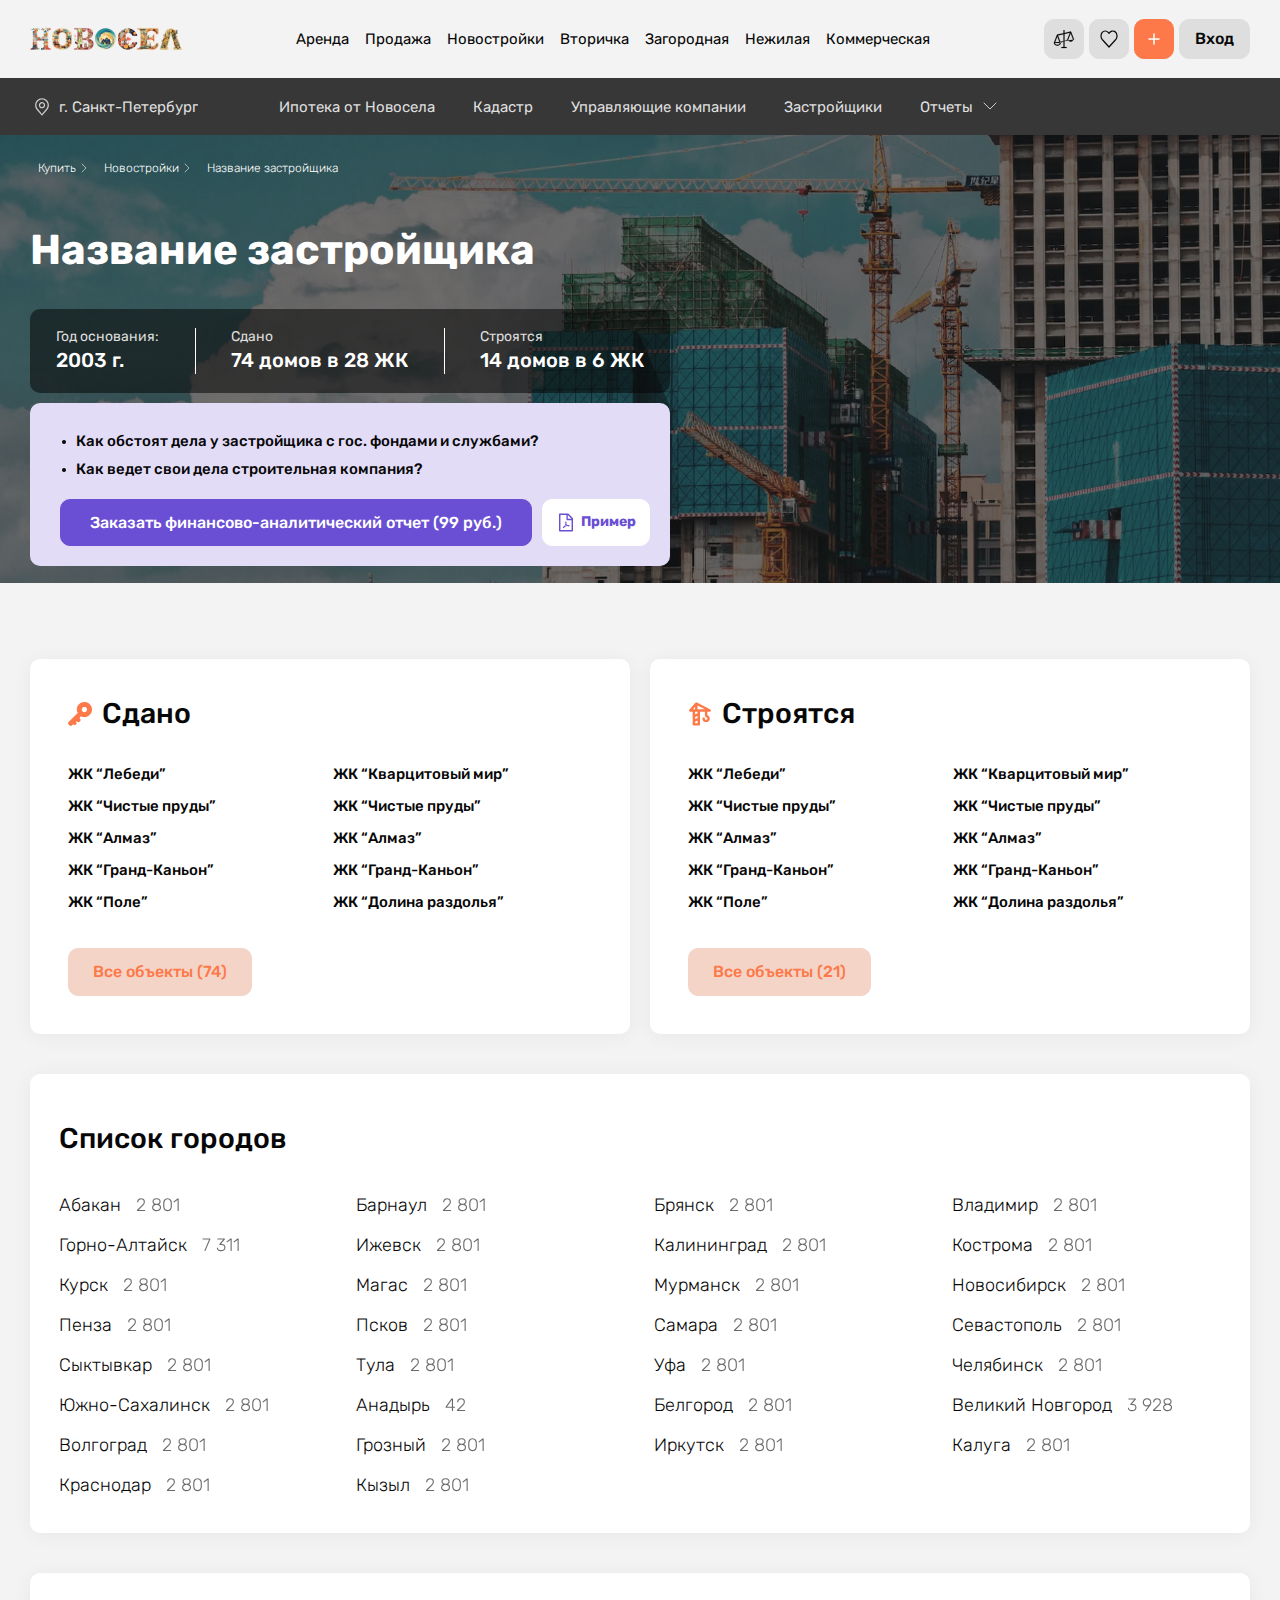
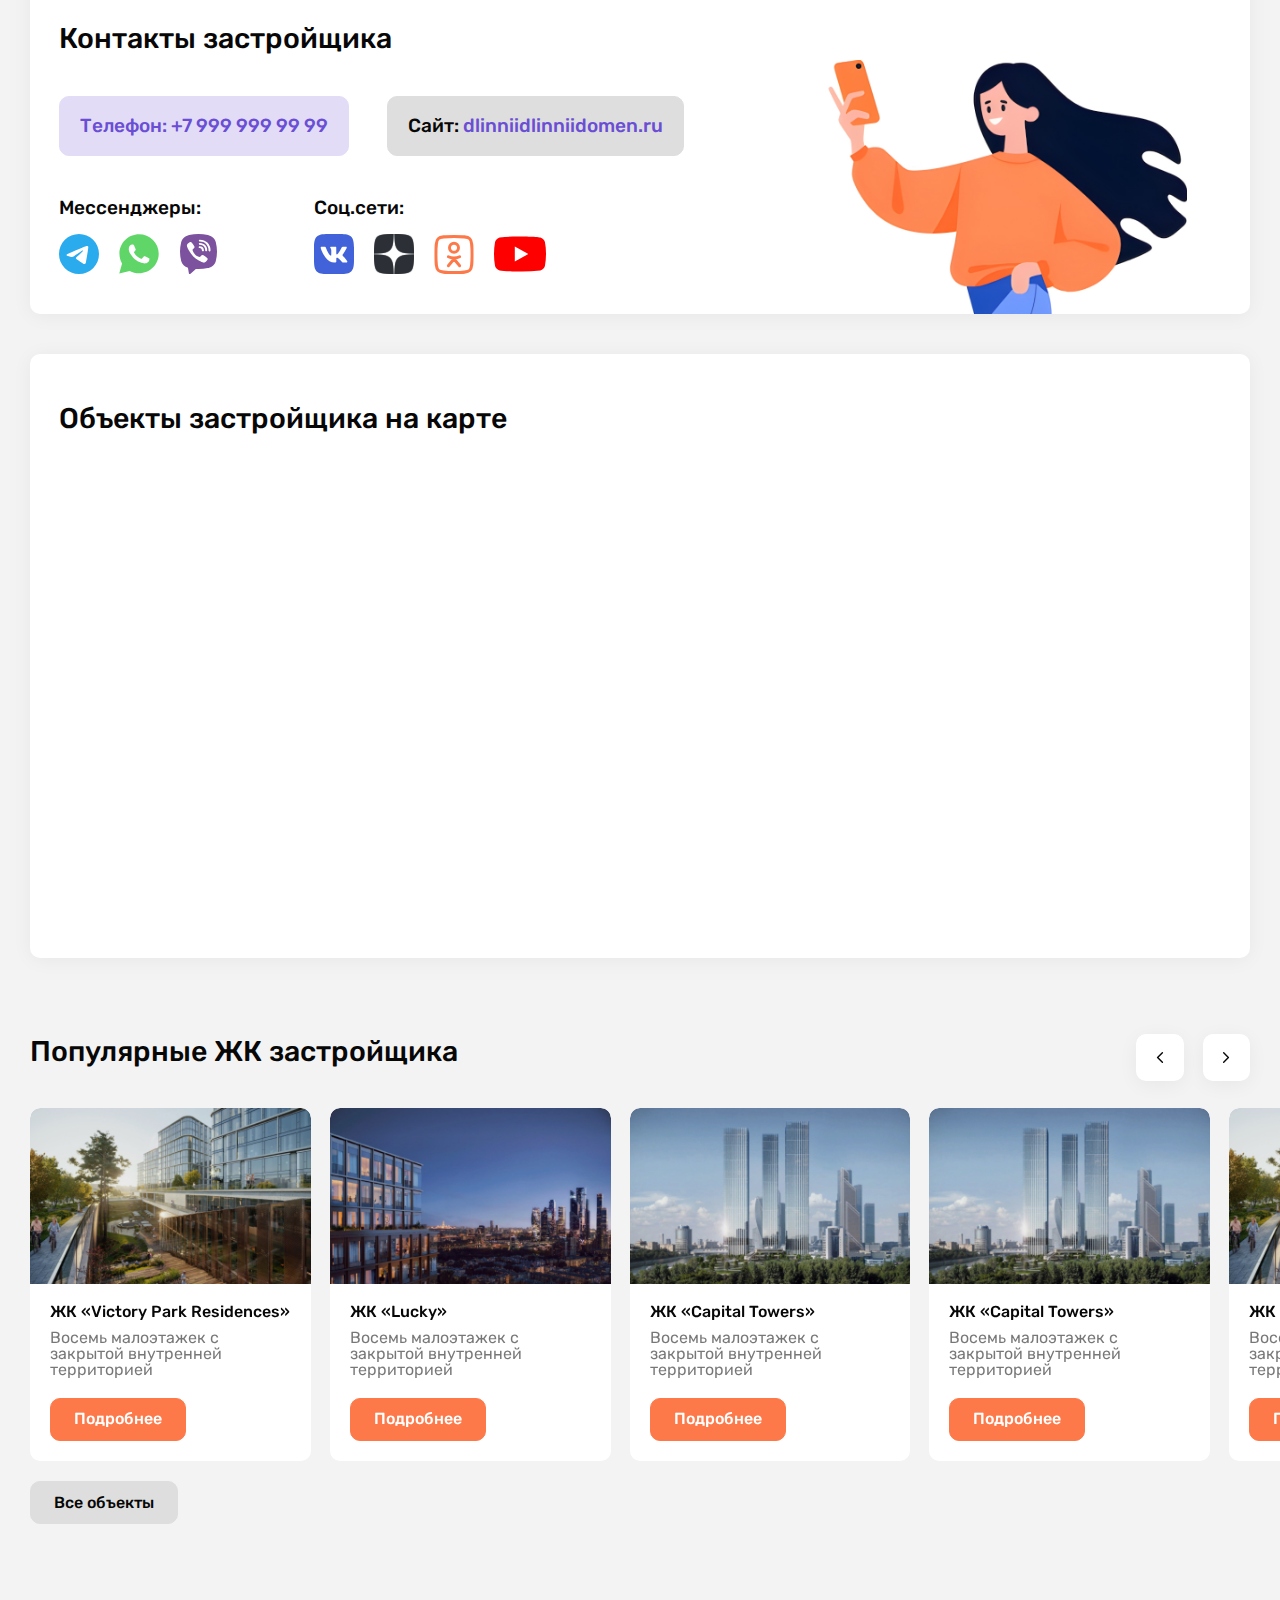
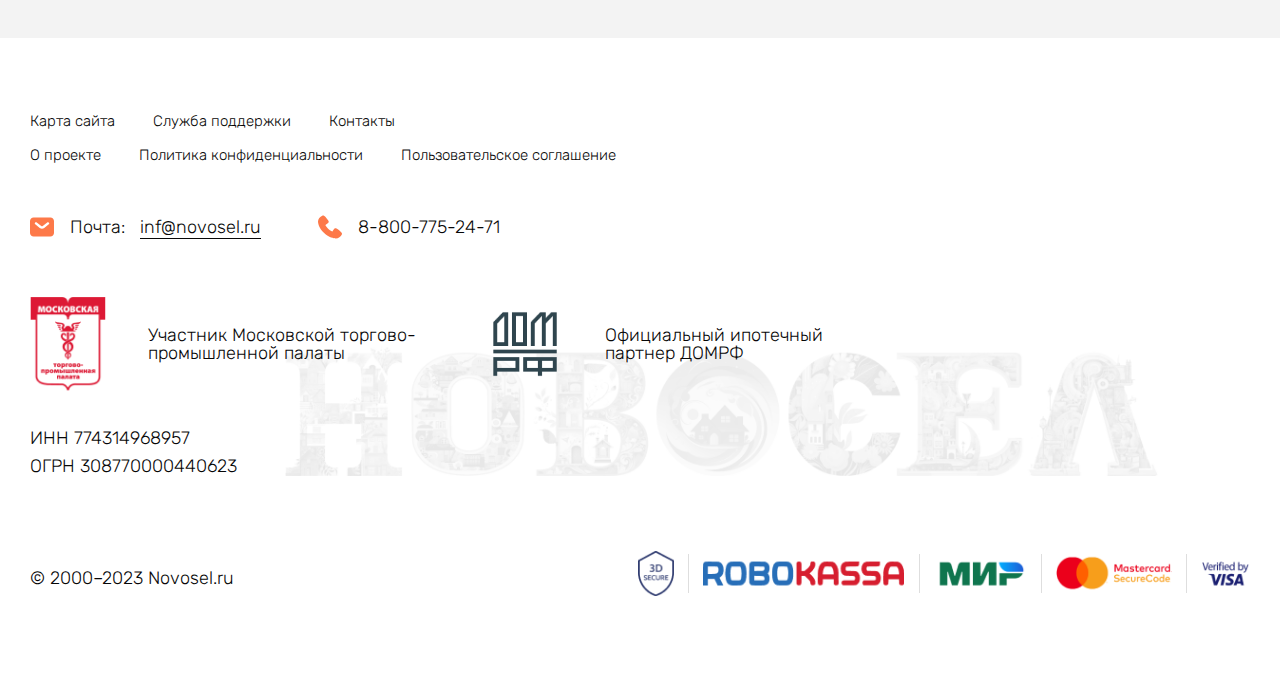
==== commit 76aff07e: "noindex, nofollow for all" ====
--- a/builders-card.html
+++ b/builders-card.html
@@ -8,6 +8,7 @@
     <meta name="keywords" content="">
     <meta name="description" content="">
     <meta name="author" content="">
+<meta name="robots" content="noindex, nofollow">
     <meta name="viewport" content="width=device-width, initial-scale=1.0">
     <link rel="preconnect" href="https://fonts.googleapis.com">
     <link rel="preconnect" href="https://fonts.gstatic.com" crossorigin>
